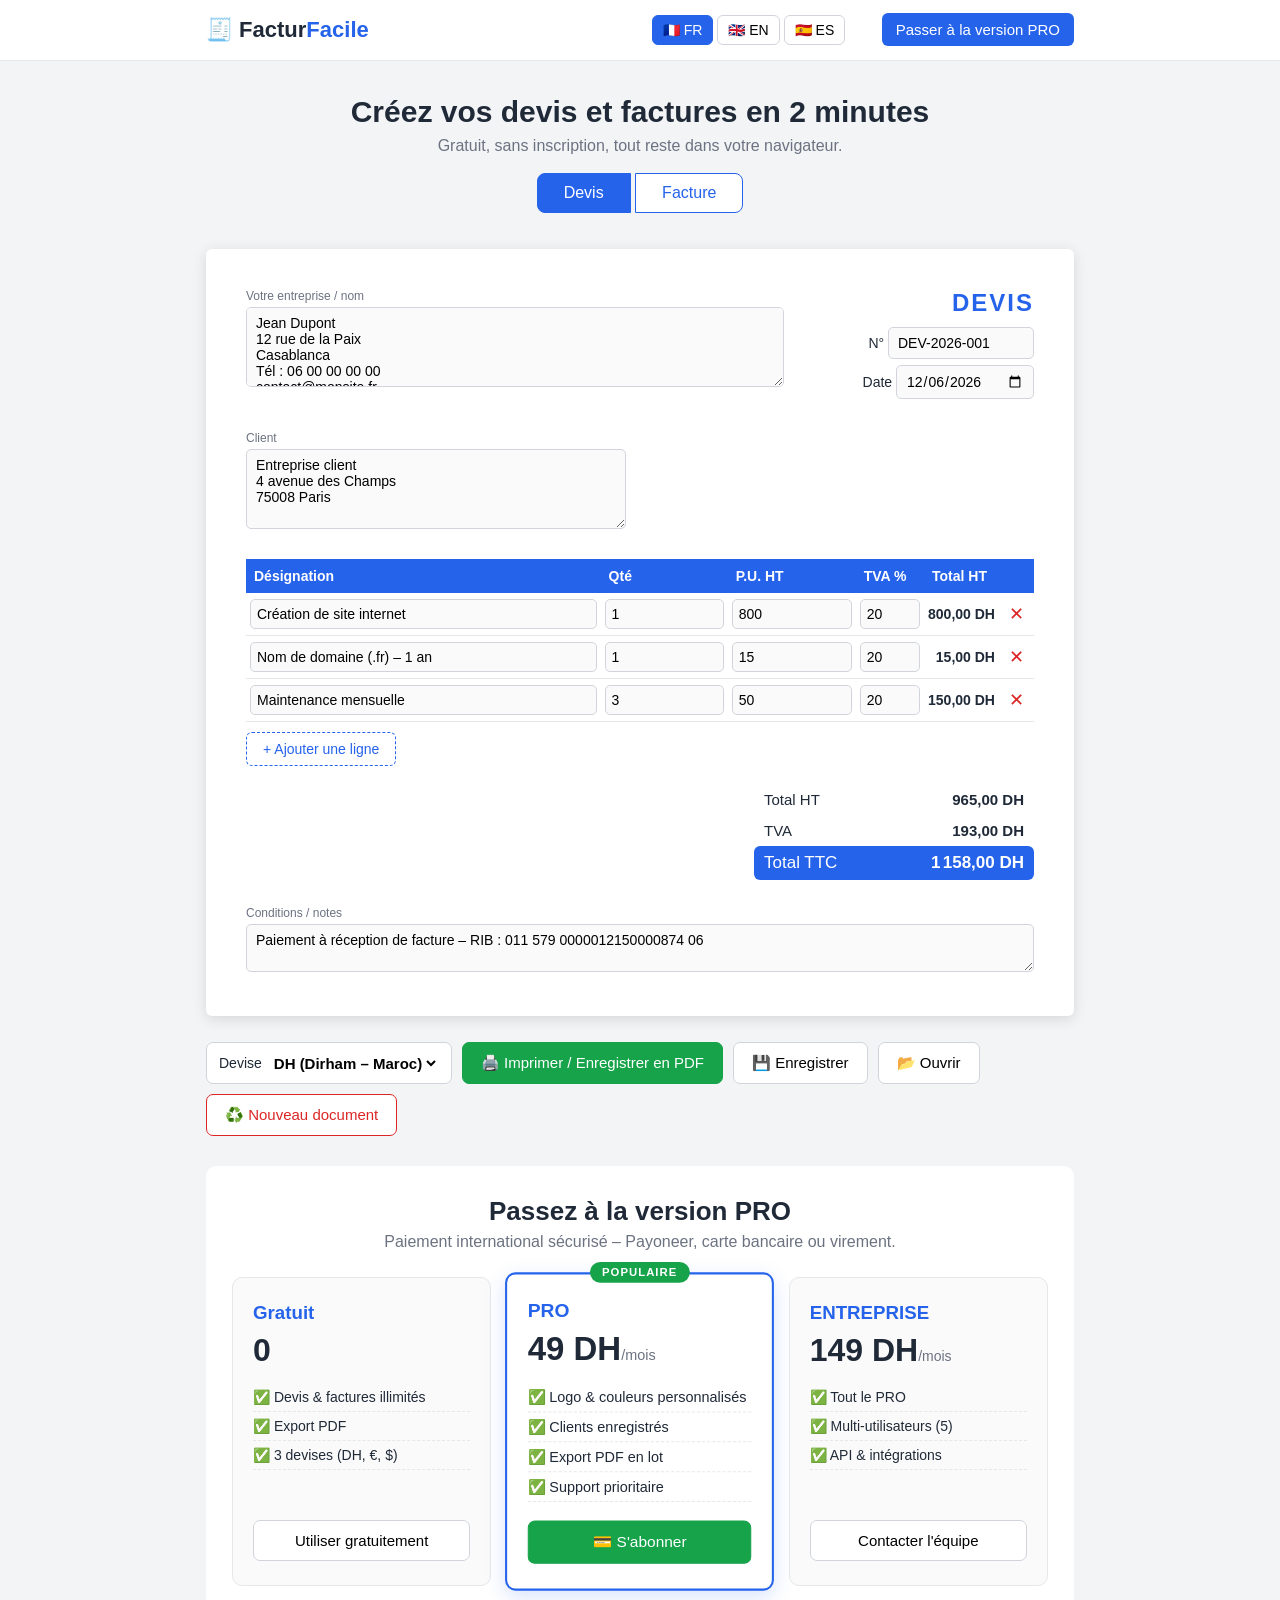
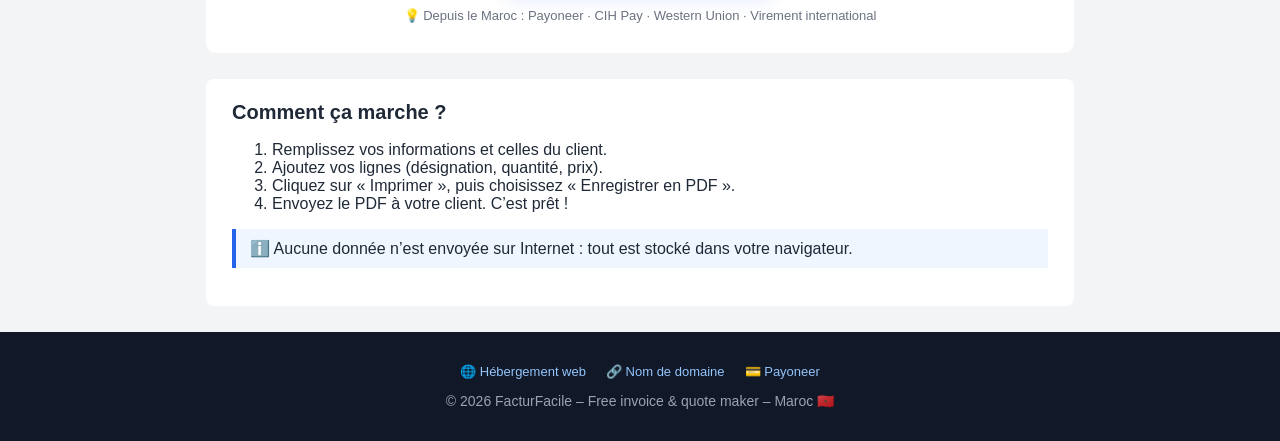
==== index.html @ fcd512d6 "RIB Attijariwafa integre" ====
<!DOCTYPE html>
<html lang="fr">
<head>
  <meta charset="UTF-8">
  <meta name="viewport" content="width=device-width, initial-scale=1.0">
  <title>FacturFacile – Générateur gratuit de devis et factures | Free invoice maker</title>
  <meta name="description" content="Créez et imprimez vos devis et factures gratuitement. Create professional invoices online, free.">
  <link rel="stylesheet" href="style.css">
</head>
<body>

  <header class="site-header no-print">
    <div class="container header-inner">
      <div class="logo">🧾 Factur<span>Facile</span></div>
      <nav>
        <div class="lang-switch">
          <button id="langFr" class="active" onclick="setLang('fr')">🇫🇷 FR</button>
          <button id="langEn" onclick="setLang('en')">🇬🇧 EN</button>
          <button id="langEs" onclick="setLang('es')">🇪🇸 ES</button>
        </div>
        <a href="#pricing" class="btn-cta" data-i18n="nav.pro">Passer à la version PRO</a>
      </nav>
    </div>
  </header>

  <main class="container">

    <section class="hero no-print">
      <h1 data-i18n="hero.title">Créez vos devis et factures en 2 minutes</h1>
      <p data-i18n="hero.sub">Gratuit, sans inscription, tout reste dans votre navigateur.</p>
      <div class="type-switch">
        <button id="btnDevis" class="active" onclick="setType('devis')" data-i18n="type.devis">Devis</button>
        <button id="btnFacture" onclick="setType('facture')" data-i18n="type.facture">Facture</button>
      </div>
    </section>

    <!-- ===== ZONE MODIFIABLE ===== -->
    <section class="paper" id="document">

      <div class="doc-head">
        <div class="block sender">
          <label data-i18n="doc.you">Votre entreprise / nom</label>
          <textarea id="expediteur" rows="4">Jean Dupont
12 rue de la Paix
Casablanca
Tél : 06 00 00 00 00
contact@monsite.fr</textarea>
        </div>

        <div class="block doctype">
          <h2 id="docTitle">DEVIS</h2>
          <p><span data-i18n="doc.num">N°</span> <input id="numero" type="text" value="DEV-2026-001" size="14"></p>
          <p><span data-i18n="doc.date">Date</span> <input id="date" type="date"></p>
        </div>
      </div>

      <div class="block client">
        <label data-i18n="doc.client">Client</label>
        <textarea id="client" rows="4">Entreprise client
4 avenue des Champs
75008 Paris</textarea>
      </div>

      <table class="lines">
        <thead>
          <tr>
            <th data-i18n="col.desc">Désignation</th>
            <th data-i18n="col.qty">Qté</th>
            <th data-i18n="col.pu">P.U. HT</th>
            <th data-i18n="col.tva">TVA %</th>
            <th data-i18n="col.total">Total HT</th>
            <th class="no-print"></th>
          </tr>
        </thead>
        <tbody id="linesBody"></tbody>
      </table>
      <button class="add-line no-print" onclick="addLine()" data-i18n="lines.add">+ Ajouter une ligne</button>

      <div class="totals">
        <div class="row"><span data-i18n="tot.ht">Total HT</span><strong id="totalHT">0,00 DH</strong></div>
        <div class="row"><span>TVA</span><strong id="totalTVA">0,00 DH</strong></div>
        <div class="row grand"><span data-i18n="tot.ttc">Total TTC</span><strong id="totalTTC">0,00 DH</strong></div>
      </div>

      <div class="block notes">
        <label data-i18n="doc.notes">Conditions / notes</label>
        <textarea id="notes" rows="2">Paiement à réception de facture – RIB : 011 579 0000012150000874 06</textarea>
      </div>
    </section>
    <!-- ===== FIN ZONE MODIFIABLE ===== -->

    <section class="actions no-print">
      <label class="currency-box"><span data-i18n="act.currency">Devise</span>
        <select id="currency" onchange="setCurrency(this.value)">
          <option value="DH" selected>DH (Dirham – Maroc)</option>
          <option value="€">€ (Euro)</option>
          <option value="$">$ (Dollar)</option>
        </select>
      </label>
      <button class="btn primary" onclick="window.print()" data-i18n="act.print">🖨️ Imprimer / Enregistrer en PDF</button>
      <button class="btn" onclick="saveLocal()" data-i18n="act.save">💾 Enregistrer</button>
      <button class="btn" onclick="loadLocal()" data-i18n="act.open">📂 Ouvrir</button>
      <button class="btn danger" onclick="resetDoc()" data-i18n="act.reset">♻️ Nouveau document</button>
    </section>

    <!-- ===== SECTION TARIFS (monétisation) ===== -->
    <section class="pricing no-print" id="pricing">
      <h2 data-i18n="price.title">Passez à la version PRO</h2>
      <p class="price-sub" data-i18n="price.sub">Paiement simple et encaissement réel au Maroc 🇲🇦</p>

      <div class="price-cards">
        <div class="card">
          <h3 data-i18n="price.free.name">Gratuit</h3>
          <div class="amount">0</div>
          <ul>
            <li data-i18n="price.f1">Devis & factures illimités</li>
            <li data-i18n="price.f2">Export PDF</li>
            <li data-i18n="price.f3">3 devises (DH, €, $)</li>
          </ul>
          <button class="btn" onclick="document.getElementById('document').scrollIntoView()" data-i18n="price.free.btn">Utiliser gratuitement</button>
        </div>

        <div class="card featured">
          <div class="badge" data-i18n="price.badge">POPULAIRE</div>
          <h3>PRO</h3>
          <div class="amount">49 DH<small data-i18n="price.month">/mois</small></div>
          <ul>
            <li data-i18n="price.p1">Logo & couleurs personnalisés</li>
            <li data-i18n="price.p2">Clients enregistrés</li>
            <li data-i18n="price.p3">Export PDF en lot</li>
            <li data-i18n="price.p4">Support prioritaire</li>
          </ul>
          <button class="btn primary" onclick="openPay()">💳 <span data-i18n="price.pro.btn">Payer maintenant</span></button>
        </div>

        <div class="card">
          <h3>ENTREPRISE</h3>
          <div class="amount">149 DH<small data-i18n="price.month">/mois</small></div>
          <ul>
            <li data-i18n="price.b1">Tout le PRO</li>
            <li data-i18n="price.b2">Multi-utilisateurs (5)</li>
            <li data-i18n="price.b3">API & intégrations</li>
          </ul>
          <button class="btn" onclick="openPay()" data-i18n="price.ent.btn">Contacter l'équipe</button>
        </div>
      </div>
      <p class="pay-note" data-i18n="price.note">✅ Encaissement garanti au Maroc : CIH/Attijariwafa · Cashplus · Payoneer · Wafacash</p>
    </section>

    <section class="help no-print" id="aide">
      <h2 data-i18n="help.title">Comment ça marche ?</h2>
      <ol>
        <li data-i18n="help.s1">Remplissez vos informations et celles du client.</li>
        <li data-i18n="help.s2">Ajoutez vos lignes (désignation, quantité, prix).</li>
        <li data-i18n="help.s3">Cliquez sur « Imprimer », puis choisissez « Enregistrer en PDF ».</li>
        <li data-i18n="help.s4">Envoyez le PDF à votre client. C'est prêt !</li>
      </ol>
      <p class="info" data-i18n="help.info">ℹ️ Aucune donnée n'est envoyée sur Internet : tout est stocké dans votre navigateur.</p>
    </section>

  </main>

  <!-- ===== MODALE DE PAIEMENT (encaissement Maroc) ===== -->
  <div class="pay-overlay no-print" id="payModal" onclick="if(event.target===this)closePay()">
    <div class="pay-box">
      <button class="pay-close" onclick="closePay()">✕</button>
      <h3 id="payTitle">💳 <span data-i18n="pay.title">Choisissez votre moyen de paiement</span></h3>

      <div class="pay-method">
        <div class="pay-icon">🏦</div>
        <div>
          <strong data-i18n="pay.m1">Virement bancaire (Maroc)</strong>
          <p><span data-i18n="pay.m1d">Envoyez le montant sur le RIB suivant, puis envoyez la preuve :</span></p>
          <code id="ribDisplay">Attijariwafa bank – RIB : 011 579 0000012150000874 06</code>
          <button class="mini-btn" onclick="copyText('011579000001215000087406')" data-i18n="pay.copy">📋 Copier le RIB</button>
        </div>
      </div>

      <div class="pay-method">
        <div class="pay-icon">🏪</div>
        <div>
          <strong data-i18n="pay.m2">Cashplus / Wafacash / Western Union</strong>
          <p data-i18n="pay.m2d">Allez dans l'agence la plus proche, envoyez le montant, puis envoyez-nous le reçu (n° de transfert).</p>
        </div>
      </div>

      <div class="pay-method">
        <div class="pay-icon">🌐</div>
        <div>
          <strong data-i18n="pay.m3">Payoneer (pour les clients internationaux)</strong>
          <p data-i18n="pay.m3d">Les clients hors Maroc paient par Payoneer – l'argent arrive sur votre compte Payoneer, retrait au Maroc.</p>
          <a class="mini-btn" href="https://www.payoneer.com/register/" target="_blank" rel="noopener" data-i18n="pay.m3b">Ouvrir un compte Payoneer</a>
        </div>
      </div>

      <div class="pay-contact">
        <p data-i18n="pay.contact">📩 Une fois le paiement effectué, envoyez la preuve :</p>
        <!-- ✏️ REMPLACEZ le numéro par le vôtre (format international, ex : 212600000000) -->
        <a class="btn primary" id="waLink" href="https://wa.me/212600000000" target="_blank" rel="noopener">📱 WhatsApp</a>
        <a class="btn" href="mailto:contact@monsite.fr?subject=Paiement%20PRO%20FacturFacile" data-i18n="pay.mail">✉️ E-mail</a>
      </div>
      <p class="pay-tip" data-i18n="pay.tip">💡 Conservez toujours le reçu : il sert de facture.</p>
    </div>
  </div>

  <footer class="site-footer no-print">
    <div class="container">
      <p class="footer-links">
        <!-- 💰 MONÉTISATION : remplacez ces liens par VOS liens d'affiliation -->
        <a href="https://www.hostinger.com/" rel="sponsored nofollow noopener" target="_blank">🌐 Hébergement web</a>
        <a href="https://www.gandi.net/" rel="sponsored nofollow noopener" target="_blank">🔗 Nom de domaine</a>
        <a href="https://www.payoneer.com/" rel="sponsored nofollow noopener" target="_blank">💳 Payoneer</a>
      </p>
      <p>© 2026 FacturFacile – Free invoice & quote maker – Maroc 🇲🇦</p>
    </div>
  </footer>

  <script src="app.js"></script>
</body>
</html>
---- style.css ----
* { box-sizing: border-box; }

:root {
  --blue: #2563eb;
  --blue-dark: #1e40af;
  --green: #16a34a;
  --red: #dc2626;
  --grey: #f3f4f6;
  --text: #1f2937;
}

body {
  margin: 0;
  font-family: "Segoe UI", Arial, sans-serif;
  color: var(--text);
  background: var(--grey);
}

.container { max-width: 900px; margin: 0 auto; padding: 0 16px; }

/* ---------- Header ---------- */
.site-header {
  background: #fff;
  border-bottom: 1px solid #e5e7eb;
  position: sticky;
  top: 0;
  z-index: 10;
}
.header-inner {
  display: flex;
  justify-content: space-between;
  align-items: center;
  height: 60px;
}
.logo { font-size: 22px; font-weight: bold; }
.logo span { color: var(--blue); }
.site-header nav a {
  color: var(--text);
  text-decoration: none;
  margin-left: 18px;
  font-size: 15px;
}
.btn-cta {
  background: var(--blue);
  color: #fff !important;
  padding: 8px 14px;
  border-radius: 6px;
}

/* ---------- Hero ---------- */
.hero { text-align: center; padding: 34px 0 10px; }
.hero h1 { margin: 0 0 8px; font-size: 30px; }
.hero p { margin: 0 0 18px; color: #6b7280; }
.type-switch button {
  border: 1px solid var(--blue);
  background: #fff;
  color: var(--blue);
  padding: 10px 26px;
  font-size: 16px;
  cursor: pointer;
}
.type-switch button:first-child { border-radius: 8px 0 0 8px; }
.type-switch button:last-child { border-radius: 0 8px 8px 0; }
.type-switch button.active { background: var(--blue); color: #fff; }

/* ---------- Document (feuille A4) ---------- */
.paper {
  background: #fff;
  margin: 26px 0;
  padding: 40px;
  border-radius: 6px;
  box-shadow: 0 3px 14px rgba(0,0,0,.12);
}

.doc-head { display: flex; justify-content: space-between; gap: 20px; }
.block label { font-size: 12px; color: #6b7280; display: block; margin-bottom: 4px; }
textarea, input[type=text], input[type=date], input[type=number] {
  width: 100%;
  border: 1px solid #d1d5db;
  border-radius: 5px;
  padding: 7px 9px;
  font-family: inherit;
  font-size: 14px;
  background: #fafafa;
}
textarea:focus, input:focus { outline: 2px solid var(--blue); background: #fff; }
.block.sender { flex: 1; }
.block.doctype { text-align: right; min-width: 230px; }
.block.doctype h2 { margin: 0 0 10px; color: var(--blue); letter-spacing: 2px; }
.block.doctype p { margin: 6px 0; font-size: 14px; }
.block.doctype input { display: inline-block; width: auto; }
.block.client { margin-top: 26px; max-width: 380px; }

/* ---------- Lignes ---------- */
.lines { width: 100%; border-collapse: collapse; margin-top: 26px; font-size: 14px; }
.lines th {
  background: var(--blue);
  color: #fff;
  padding: 9px 8px;
  text-align: left;
}
.lines td { padding: 6px 4px; border-bottom: 1px solid #e5e7eb; }
.lines input { margin: 0; padding: 6px; }
.lines .col-desc { width: 45%; }
.lines .col-num { width: 12%; text-align: right; }
.lines .line-total { text-align: right; font-weight: 600; white-space: nowrap; }
.lines .del {
  background: none; border: none; color: var(--red);
  font-size: 18px; cursor: pointer;
}
.add-line {
  margin-top: 10px;
  background: #fff;
  border: 1px dashed var(--blue);
  color: var(--blue);
  padding: 8px 16px;
  border-radius: 6px;
  cursor: pointer;
  font-size: 14px;
}

/* ---------- Totaux ---------- */
.totals { margin-top: 18px; margin-left: auto; width: 280px; }
.totals .row {
  display: flex; justify-content: space-between;
  padding: 7px 10px; font-size: 15px;
}
.totals .grand {
  background: var(--blue); color: #fff;
  border-radius: 6px; font-size: 17px;
}
.notes { margin-top: 26px; }

/* ---------- Boutons ---------- */
.actions { display: flex; flex-wrap: wrap; gap: 10px; margin-bottom: 30px; }
.btn {
  border: 1px solid #d1d5db;
  background: #fff;
  padding: 11px 18px;
  border-radius: 7px;
  cursor: pointer;
  font-size: 15px;
}
.btn:hover { background: #f9fafb; }
.btn.primary { background: var(--green); border-color: var(--green); color: #fff; }
.btn.primary:hover { background: #15803d; }
.btn.danger { color: var(--red); border-color: var(--red); }

/* ---------- Devise ---------- */
.currency-box {
  display: flex;
  align-items: center;
  gap: 8px;
  font-size: 14px;
  background: #fff;
  border: 1px solid #d1d5db;
  border-radius: 7px;
  padding: 9px 12px;
}
.currency-box select {
  border: none;
  background: transparent;
  font-size: 15px;
  font-weight: 600;
  cursor: pointer;
  outline: none;
}

/* ---------- Liens du footer ---------- */
.footer-links { display: flex; gap: 20px; justify-content: center; flex-wrap: wrap; }
.footer-links a { color: #93c5fd; text-decoration: none; font-size: 13px; }
.footer-links a:hover { text-decoration: underline; }

/* ---------- Switch de langue ---------- */
.lang-switch { display: inline-flex; gap: 4px; margin-right: 14px; }
.lang-switch button {
  border: 1px solid #d1d5db;
  background: #fff;
  border-radius: 6px;
  padding: 6px 10px;
  cursor: pointer;
  font-size: 14px;
}
.lang-switch button.active { background: var(--blue); color: #fff; border-color: var(--blue); }

/* ---------- Section tarifs ---------- */
.pricing {
  background: #fff;
  border-radius: 10px;
  padding: 30px 26px;
  margin-bottom: 26px;
  text-align: center;
}
.pricing h2 { margin: 0 0 6px; font-size: 26px; }
.price-sub { color: #6b7280; margin: 0 0 26px; }
.price-cards {
  display: flex;
  gap: 18px;
  justify-content: center;
  flex-wrap: wrap;
  align-items: stretch;
}
.card {
  border: 1px solid #e5e7eb;
  border-radius: 10px;
  padding: 24px 20px;
  min-width: 230px;
  max-width: 270px;
  flex: 1;
  position: relative;
  display: flex;
  flex-direction: column;
  text-align: left;
  background: #fafafa;
}
.card h3 { margin: 0 0 8px; color: var(--blue); }
.card .amount { font-size: 32px; font-weight: bold; margin-bottom: 14px; }
.card .amount small { font-size: 14px; color: #6b7280; font-weight: normal; }
.card ul { list-style: none; padding: 0; margin: 0 0 18px; flex: 1; }
.card li { padding: 6px 0; font-size: 14px; border-bottom: 1px dashed #e5e7eb; }
.card li::before { content: "✅ "; }
.card .btn { width: 100%; text-align: center; }
.card.featured {
  border: 2px solid var(--blue);
  background: #fff;
  box-shadow: 0 6px 20px rgba(37,99,235,.18);
  transform: scale(1.03);
}
.badge {
  position: absolute;
  top: -12px; left: 50%;
  transform: translateX(-50%);
  background: var(--green);
  color: #fff;
  font-size: 11px;
  font-weight: bold;
  padding: 4px 12px;
  border-radius: 20px;
  letter-spacing: 1px;
}
.pay-note { margin: 22px 0 0; color: #6b7280; font-size: 13px; }

/* ---------- Modale de paiement ---------- */
.pay-overlay {
  position: fixed;
  inset: 0;
  background: rgba(17,24,39,.65);
  display: none;
  align-items: center;
  justify-content: center;
  z-index: 100;
  padding: 16px;
}
.pay-overlay.open { display: flex; }
.pay-box {
  background: #fff;
  border-radius: 12px;
  padding: 26px 24px;
  max-width: 520px;
  width: 100%;
  max-height: 90vh;
  overflow: auto;
  position: relative;
}
.pay-box h3 { margin: 0 0 18px; }
.pay-close {
  position: absolute;
  top: 12px; right: 12px;
  border: none; background: var(--grey);
  border-radius: 6px;
  width: 32px; height: 32px;
  cursor: pointer; font-size: 15px;
}
.pay-method {
  display: flex;
  gap: 14px;
  border: 1px solid #e5e7eb;
  border-radius: 10px;
  padding: 14px;
  margin-bottom: 12px;
  background: #fafafa;
}
.pay-icon { font-size: 26px; }
.pay-method p { margin: 6px 0; font-size: 13px; color: #6b7280; }
.pay-method code {
  display: block;
  background: #eef2ff;
  padding: 8px 10px;
  border-radius: 6px;
  font-size: 12px;
  word-break: break-all;
  margin-bottom: 8px;
}
.mini-btn {
  display: inline-block;
  border: 1px solid var(--blue);
  color: var(--blue);
  background: #fff;
  border-radius: 6px;
  padding: 6px 12px;
  font-size: 13px;
  cursor: pointer;
  text-decoration: none;
}
.mini-btn:hover { background: #eff6ff; }
.pay-contact { text-align: center; margin: 18px 0 6px; }
.pay-contact p { font-size: 14px; }
.pay-contact .btn { margin: 4px; }
.pay-tip { text-align: center; color: #6b7280; font-size: 12px; }

@media (max-width: 640px) {
  .card.featured { transform: none; }
}

/* ---------- Aide ---------- */
.help {
  background: #fff;
  border-radius: 8px;
  padding: 22px 26px;
  margin-bottom: 26px;
}
.help h2 { margin-top: 0; font-size: 20px; }
.info { background: #eff6ff; border-left: 4px solid var(--blue); padding: 10px 14px; }

/* ---------- Footer ---------- */
.site-footer {
  background: #111827; color: #9ca3af;
  padding: 18px 0; font-size: 14px; text-align: center;
}

/* ---------- Impression ---------- */
@media print {
  .no-print { display: none !important; }
  body { background: #fff; }
  .paper { box-shadow: none; margin: 0; padding: 0; border-radius: 0; }
  textarea, input { border: none !important; background: transparent !important; outline: none !important; }
  .lines th { background: #333 !important; color: #fff !important; -webkit-print-color-adjust: exact; }
  .totals .grand { background: #333 !important; -webkit-print-color-adjust: exact; }
}

/* ---------- Mobile ---------- */
@media (max-width: 640px) {
  .doc-head { flex-direction: column; }
  .block.doctype { text-align: left; }
  .lines { font-size: 12px; }
  .totals { width: 100%; }
}
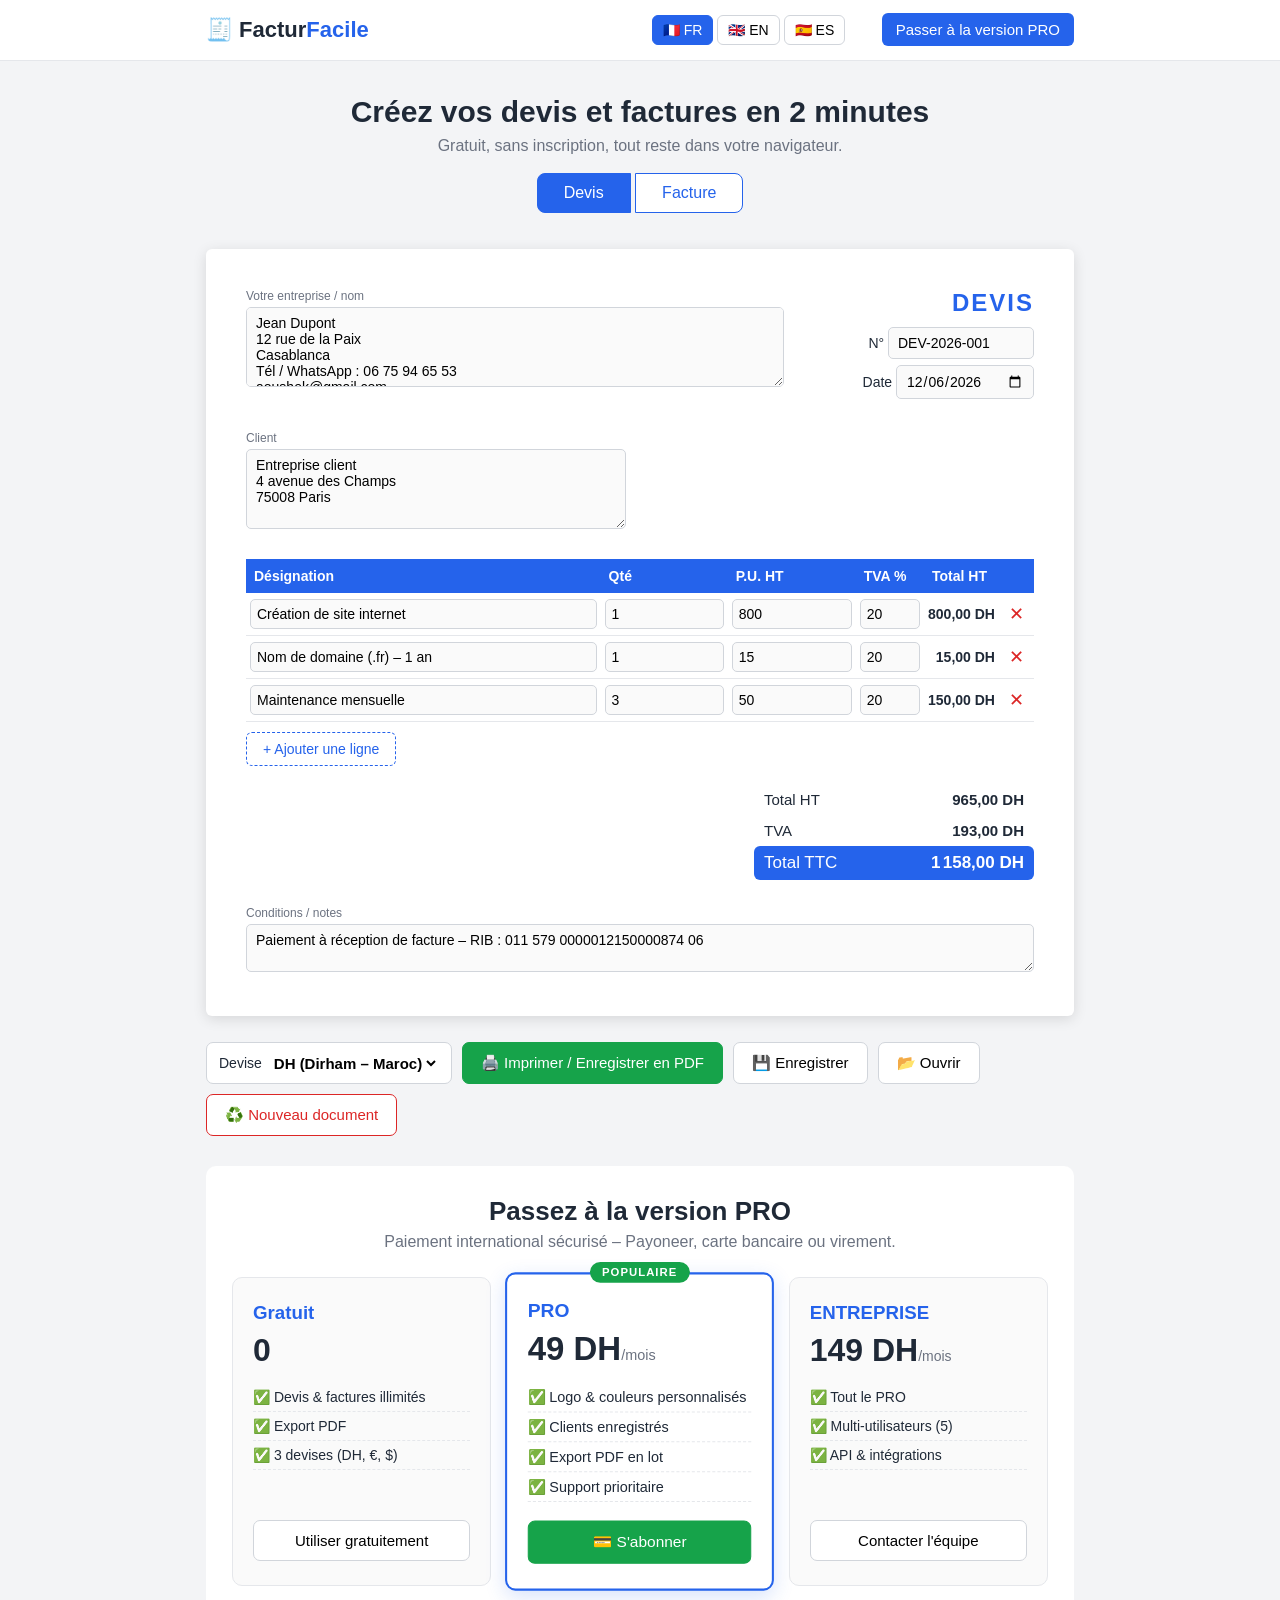
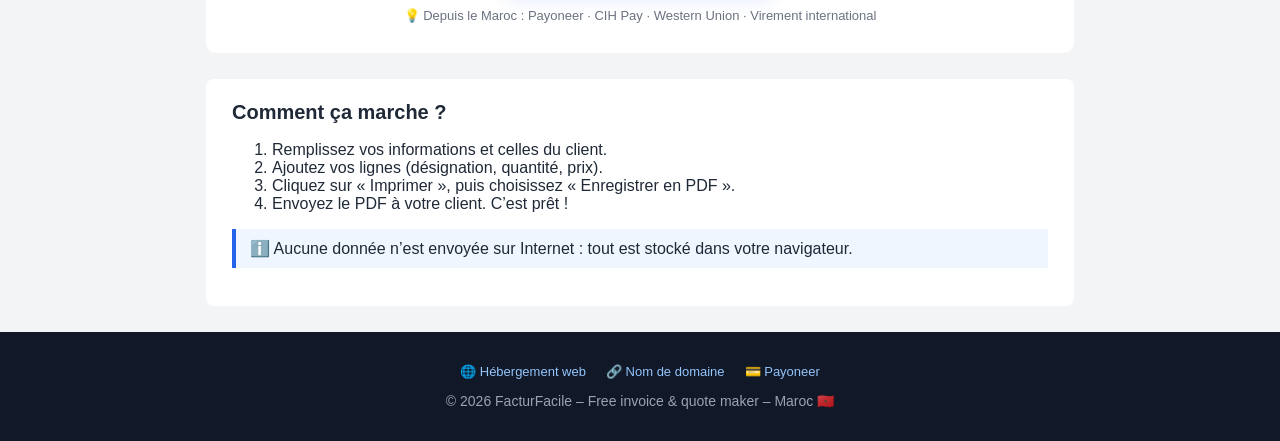
==== commit af2b6235: "Coordonnees: WhatsApp 0675946553, email aoushek@gmail.com, RIB BMCE" ====
--- a/index.html
+++ b/index.html
@@ -43,8 +43,8 @@
           <textarea id="expediteur" rows="4">Jean Dupont
 12 rue de la Paix
 Casablanca
-Tél : 06 00 00 00 00
-contact@monsite.fr</textarea>
+Tél / WhatsApp : 06 75 94 65 53
+aoushek@gmail.com</textarea>
         </div>
 
         <div class="block doctype">
@@ -171,7 +171,7 @@
         <div>
           <strong data-i18n="pay.m1">Virement bancaire (Maroc)</strong>
           <p><span data-i18n="pay.m1d">Envoyez le montant sur le RIB suivant, puis envoyez la preuve :</span></p>
-          <code id="ribDisplay">Attijariwafa bank – RIB : 011 579 0000012150000874 06</code>
+          <code id="ribDisplay">BMCE Bank of Africa – RIB : 011 579 0000012150000874 06</code>
           <button class="mini-btn" onclick="copyText('011579000001215000087406')" data-i18n="pay.copy">📋 Copier le RIB</button>
         </div>
       </div>
@@ -195,9 +195,9 @@
 
       <div class="pay-contact">
         <p data-i18n="pay.contact">📩 Une fois le paiement effectué, envoyez la preuve :</p>
-        <!-- ✏️ REMPLACEZ le numéro par le vôtre (format international, ex : 212600000000) -->
-        <a class="btn primary" id="waLink" href="https://wa.me/212600000000" target="_blank" rel="noopener">📱 WhatsApp</a>
-        <a class="btn" href="mailto:contact@monsite.fr?subject=Paiement%20PRO%20FacturFacile" data-i18n="pay.mail">✉️ E-mail</a>
+        <!-- ✏️ Numéro WhatsApp du vendeur -->
+        <a class="btn primary" id="waLink" href="https://wa.me/212675946553" target="_blank" rel="noopener">📱 WhatsApp</a>
+        <a class="btn" href="mailto:aoushek@gmail.com?subject=Paiement%20PRO%20FacturFacile" data-i18n="pay.mail">✉️ E-mail</a>
       </div>
       <p class="pay-tip" data-i18n="pay.tip">💡 Conservez toujours le reçu : il sert de facture.</p>
     </div>
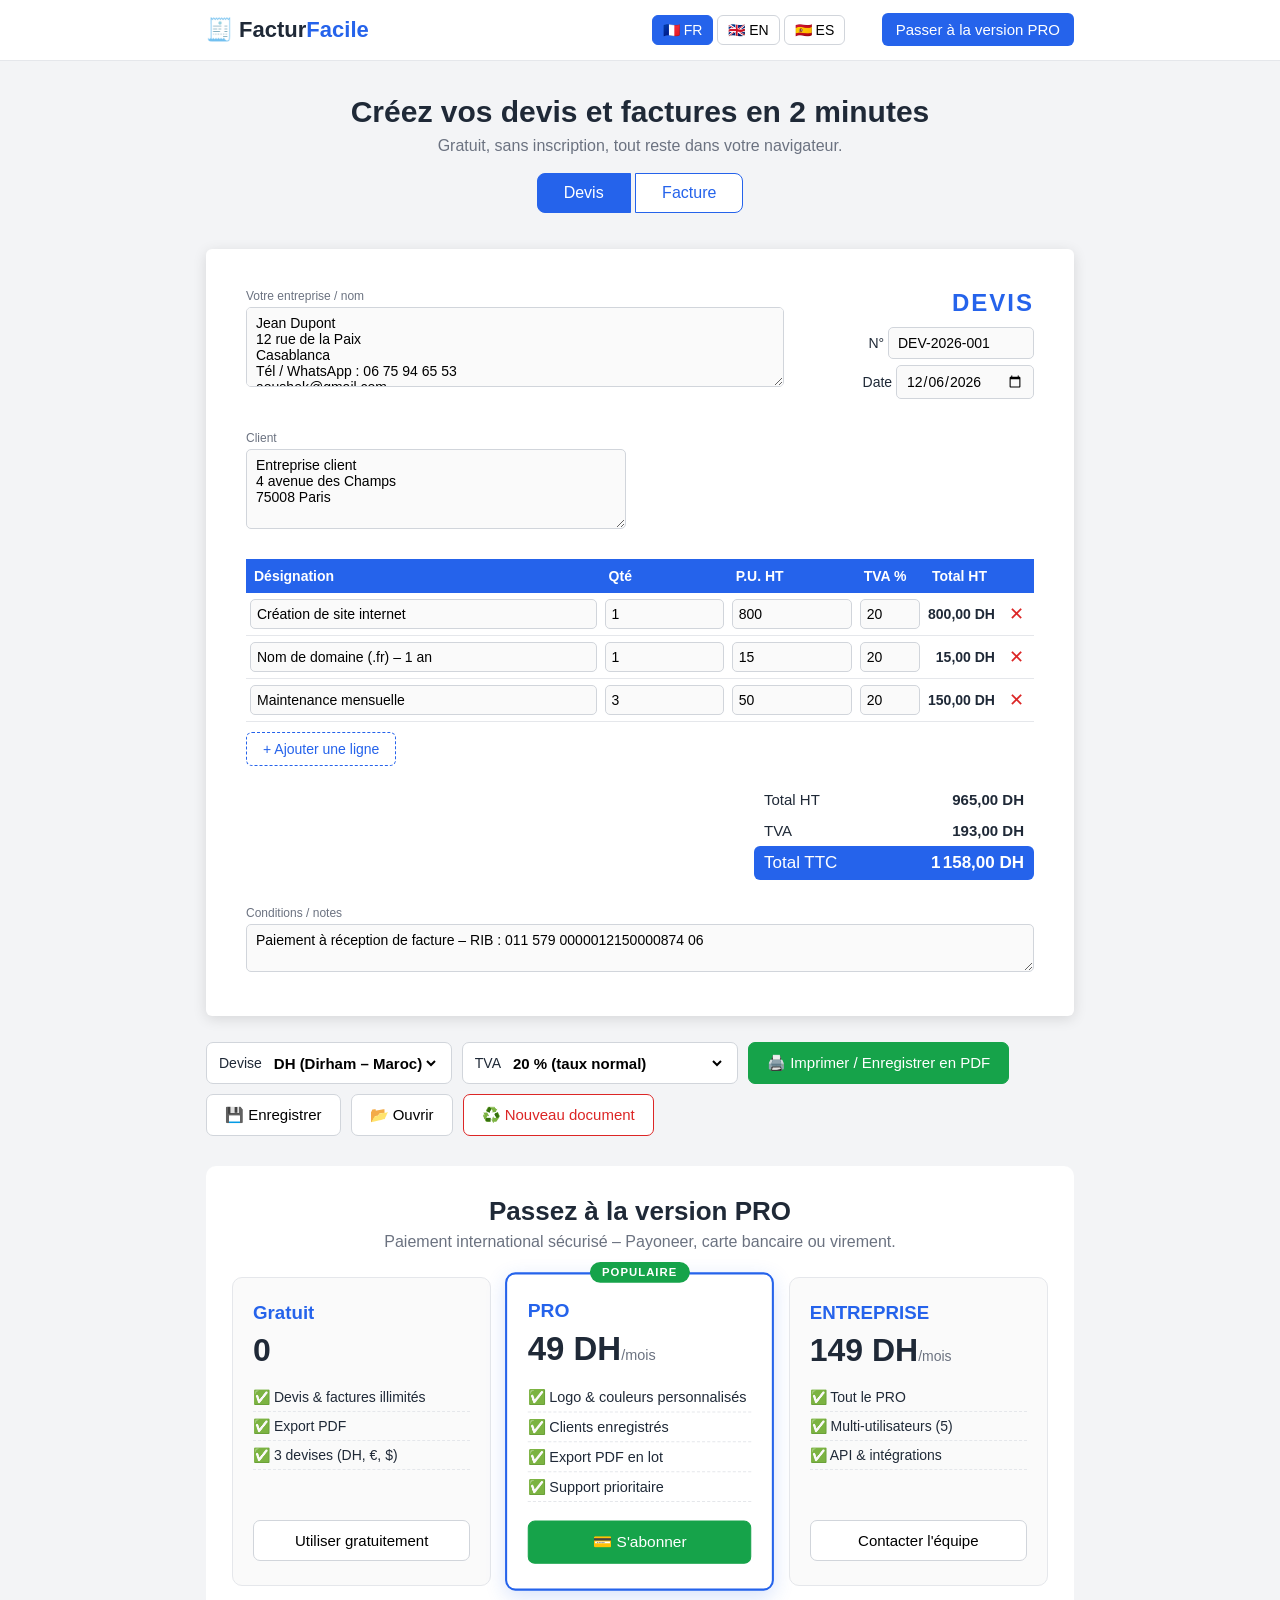
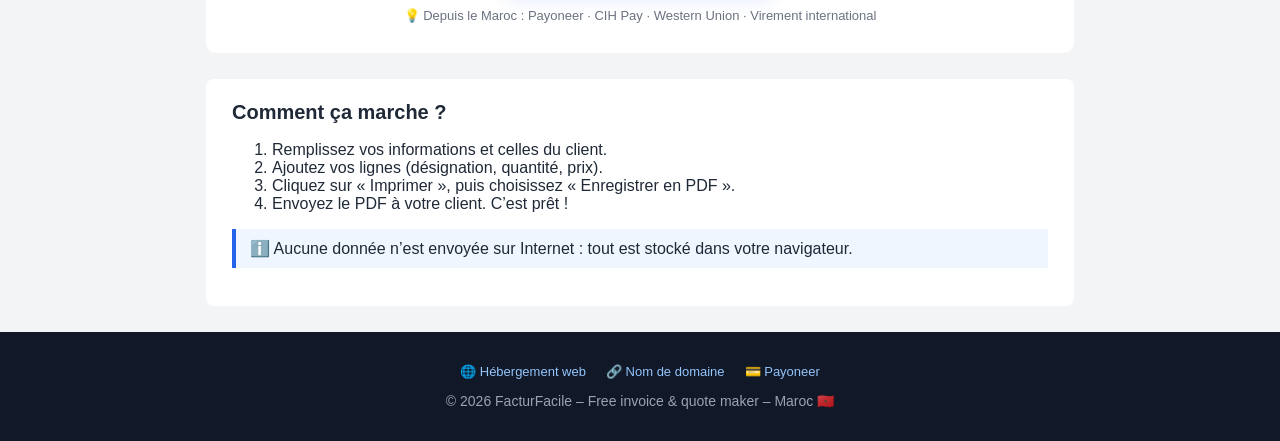
==== commit 17387775: "Selecteur de TVA (20/14/10/7/0%) avec option exoneré hors Maroc" ====
--- a/index.html
+++ b/index.html
@@ -97,6 +97,15 @@
           <option value="$">$ (Dollar)</option>
         </select>
       </label>
+      <label class="currency-box"><span data-i18n="act.tva">TVA</span>
+        <select id="tvaRate" onchange="setTvaAll(this.value)">
+          <option value="20" selected data-i18n="tva.20">20 % (taux normal)</option>
+          <option value="14" data-i18n="tva.14">14 % (taux intermédiaire)</option>
+          <option value="10" data-i18n="tva.10">10 % (taux réduit)</option>
+          <option value="7" data-i18n="tva.7">7 % (taux réduit)</option>
+          <option value="0" data-i18n="tva.0">0 % – Exonéré / hors Maroc</option>
+        </select>
+      </label>
       <button class="btn primary" onclick="window.print()" data-i18n="act.print">🖨️ Imprimer / Enregistrer en PDF</button>
       <button class="btn" onclick="saveLocal()" data-i18n="act.save">💾 Enregistrer</button>
       <button class="btn" onclick="loadLocal()" data-i18n="act.open">📂 Ouvrir</button>
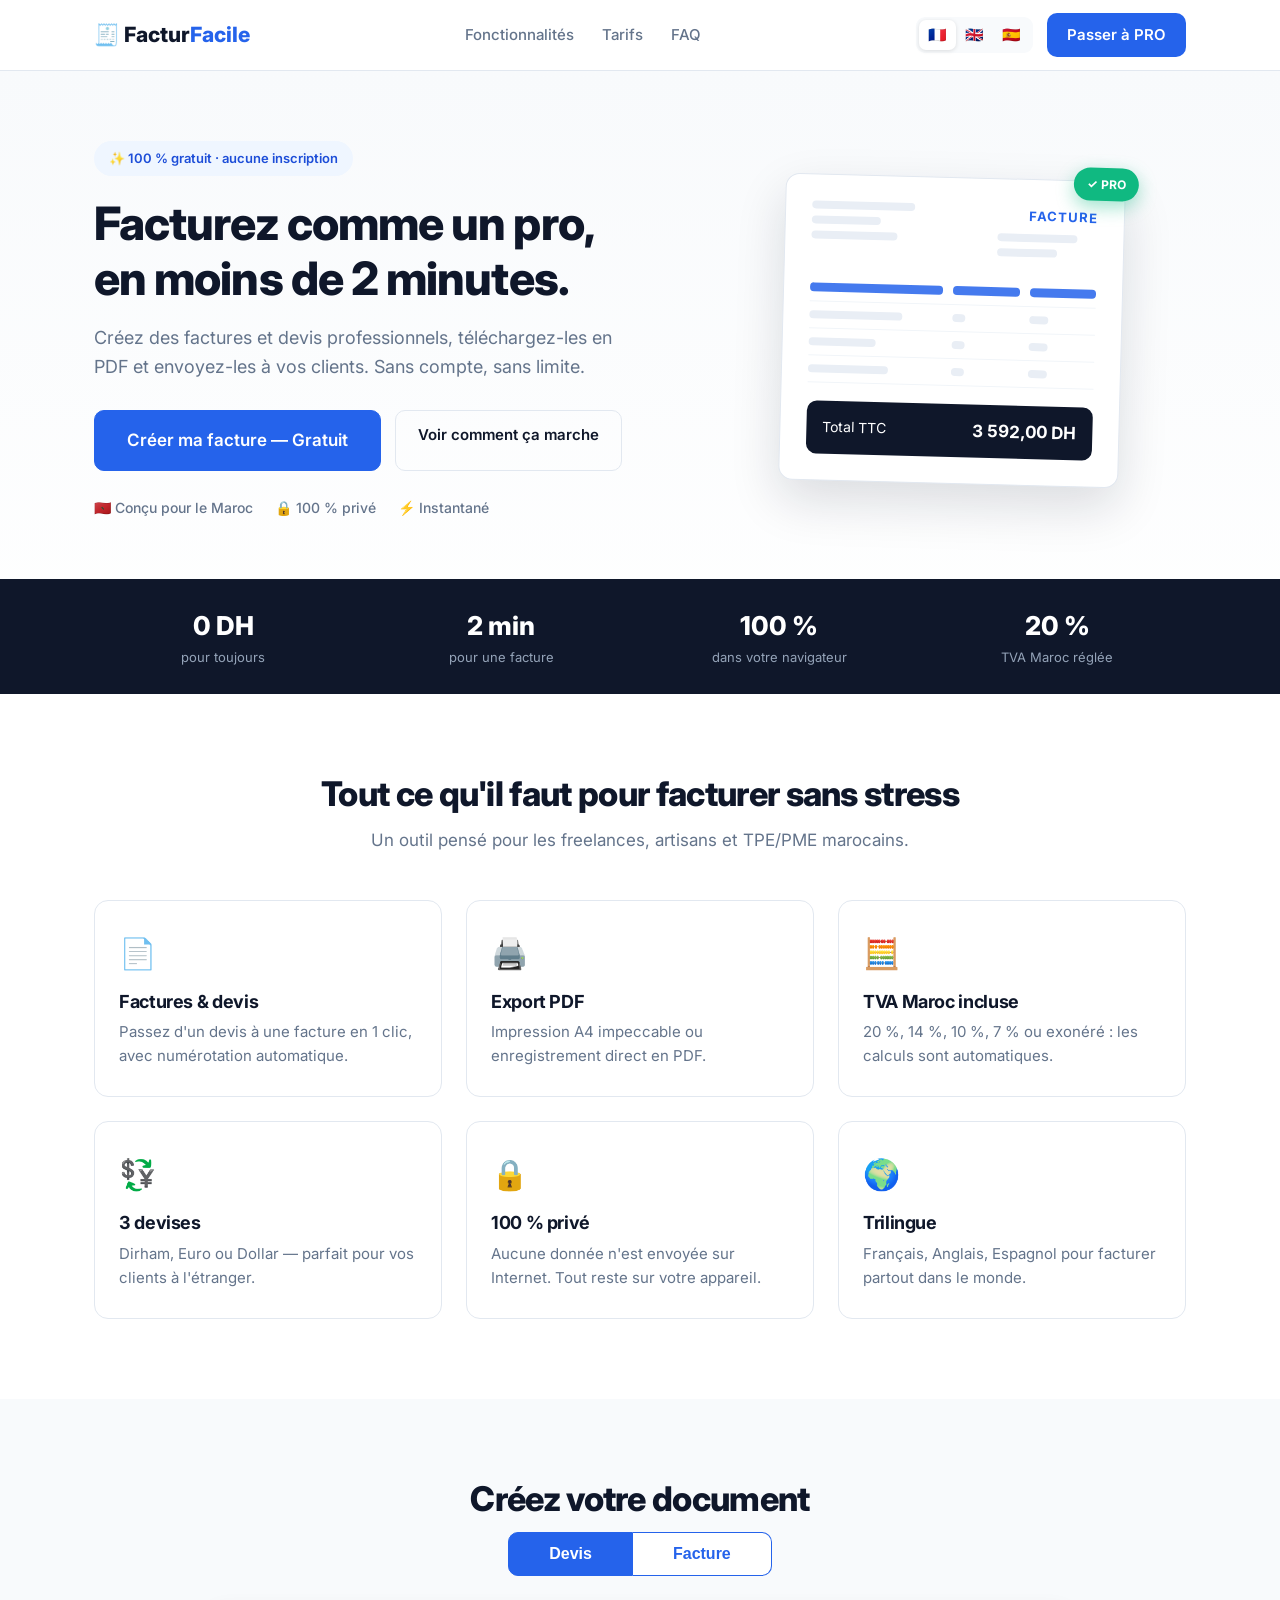
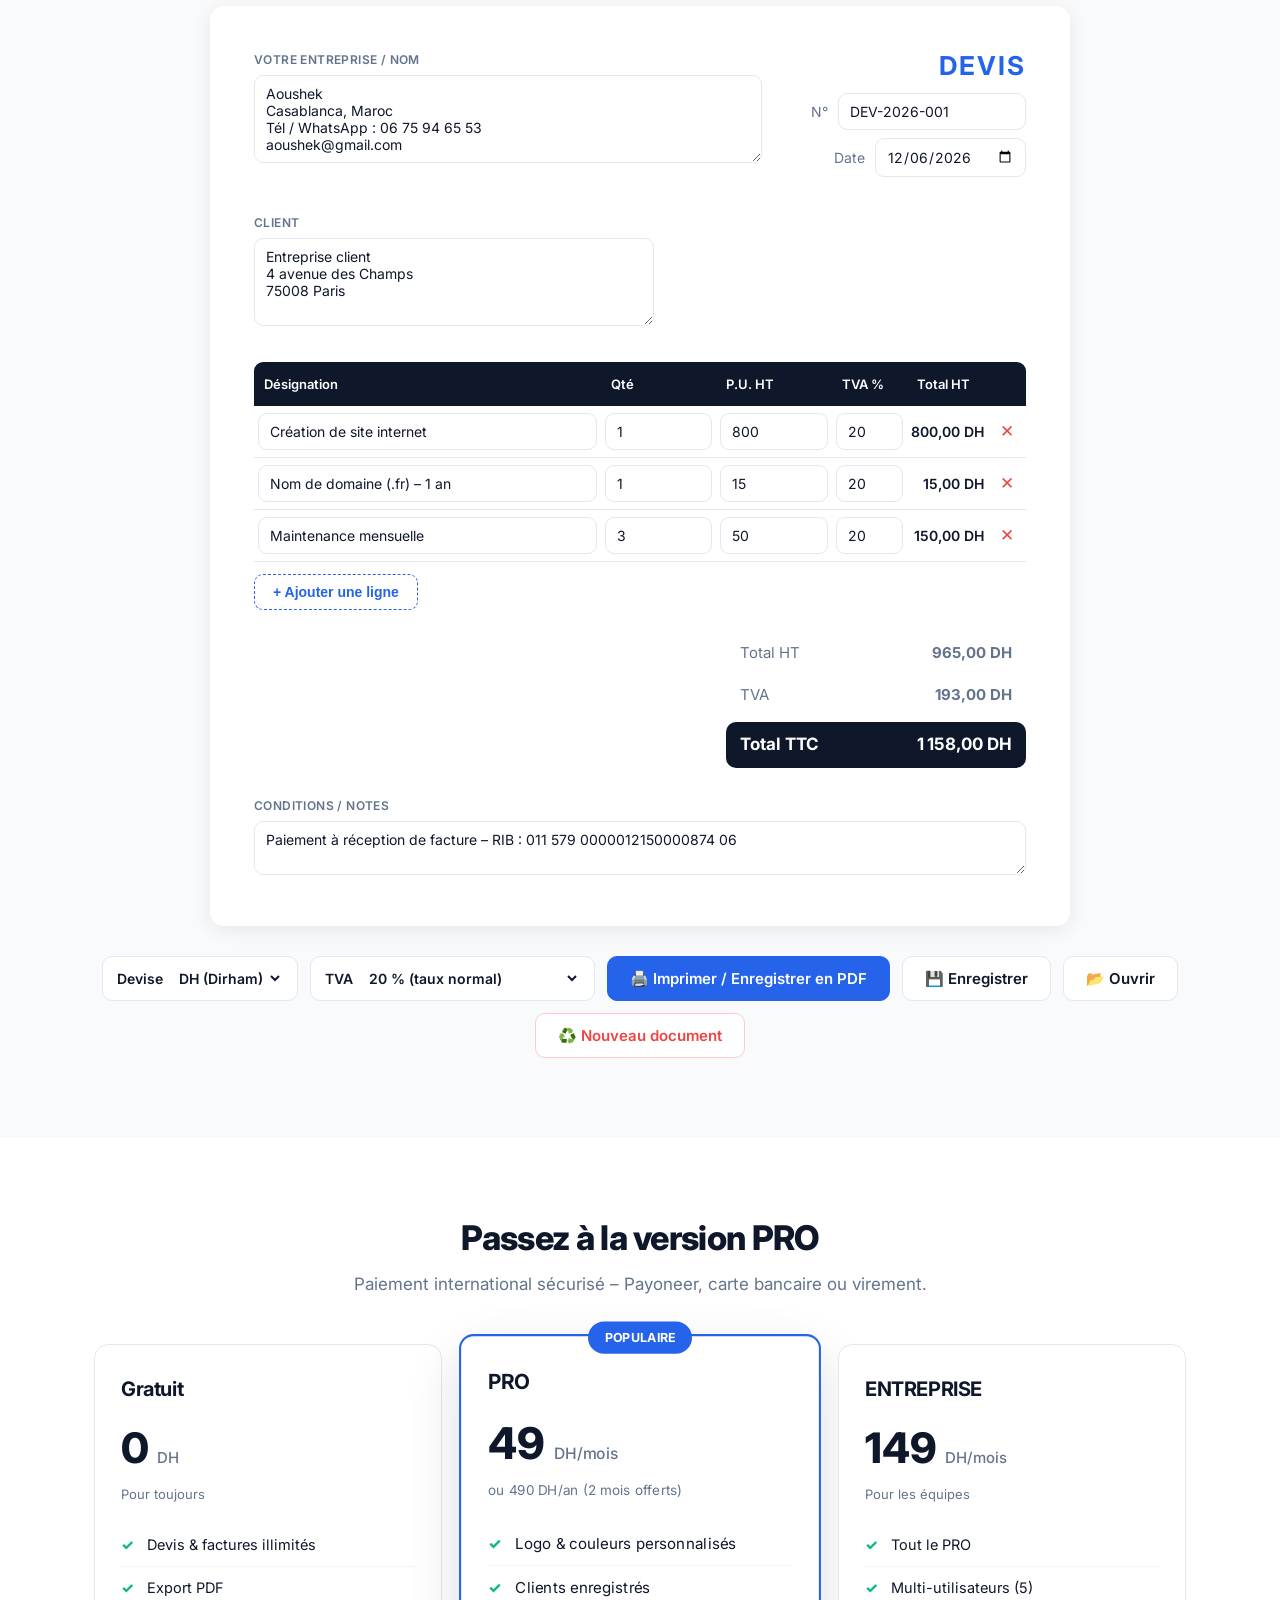
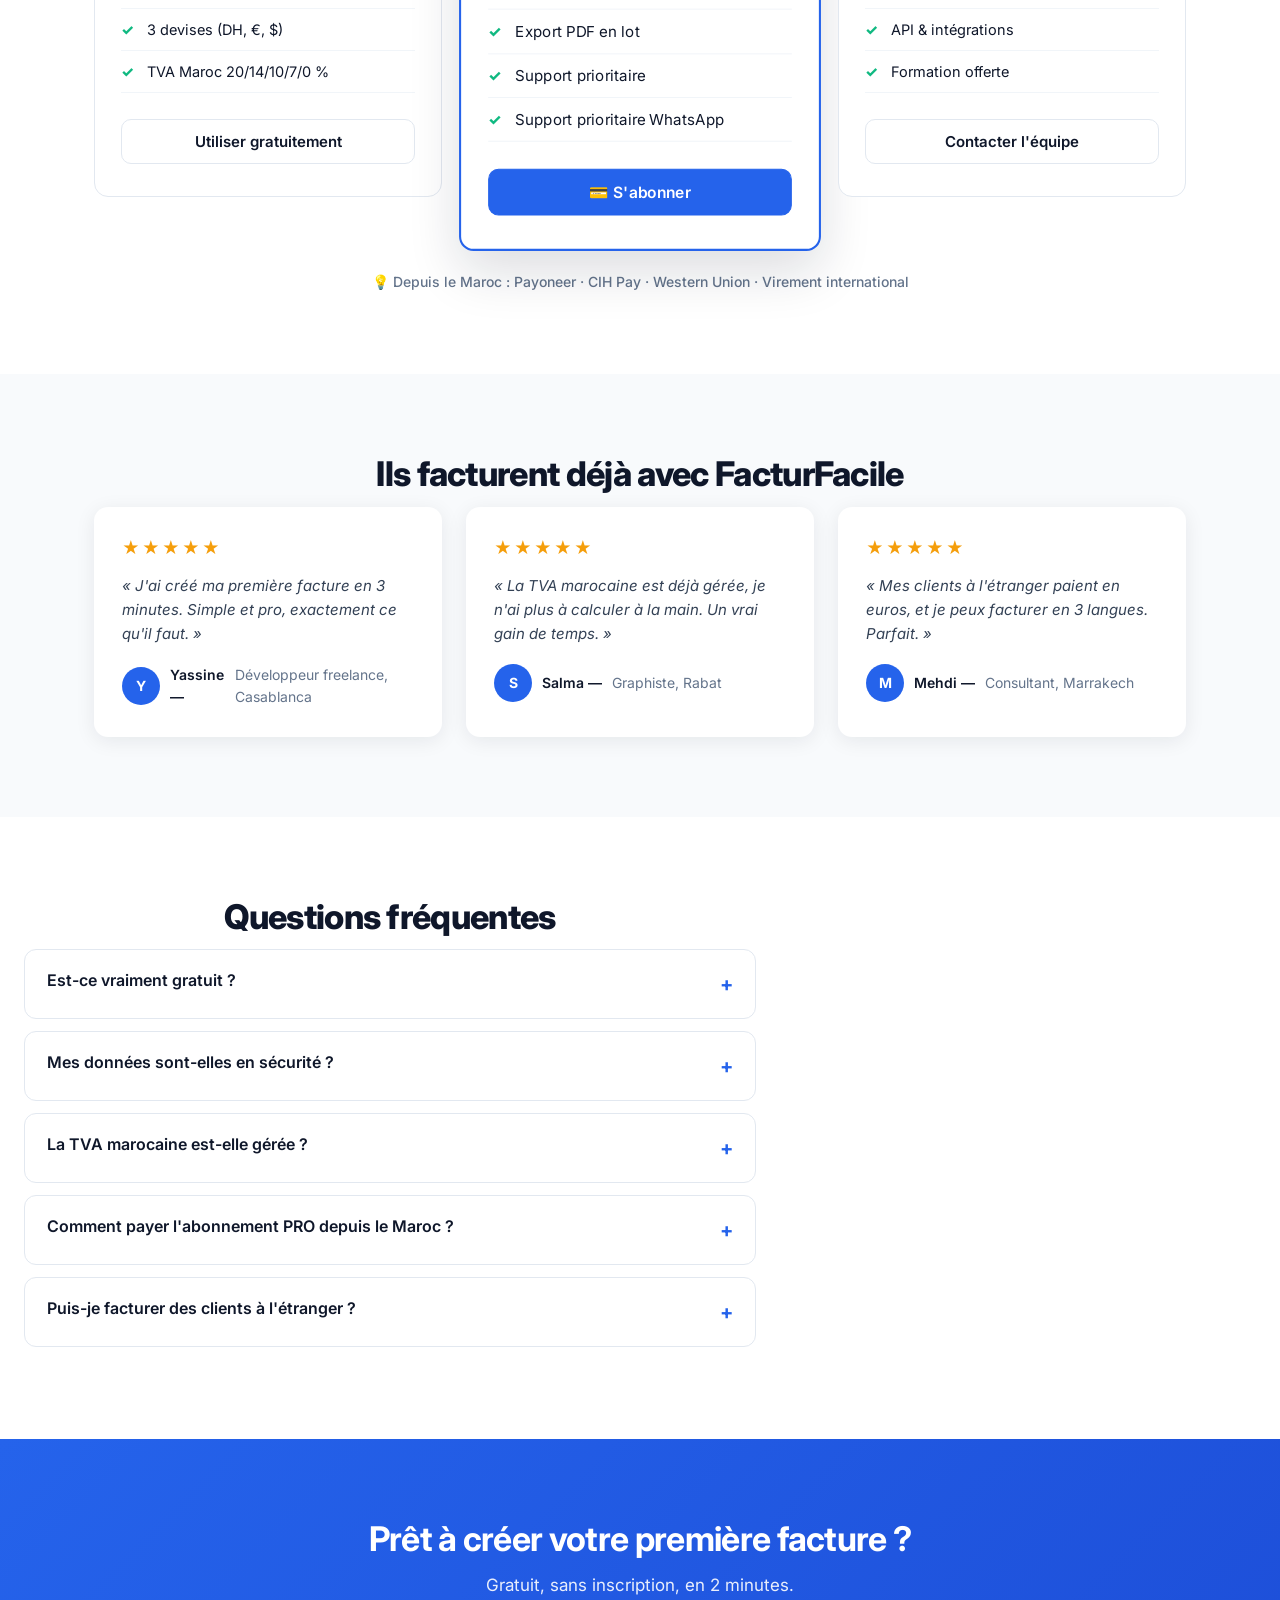
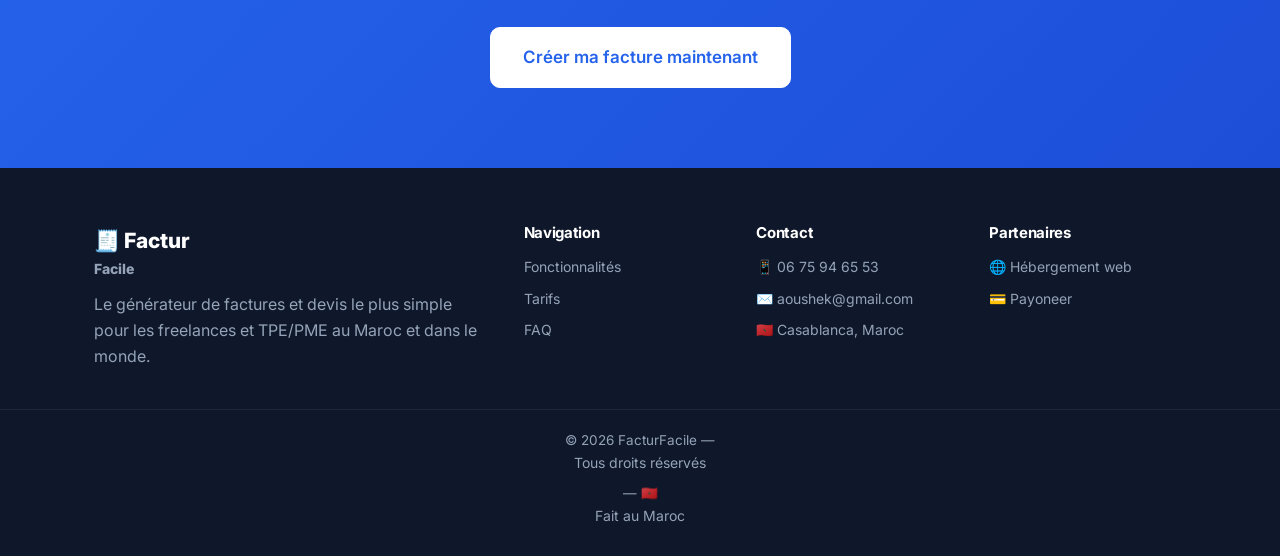
==== commit 59ca65ac: "Refonte professionnelle: landing page complete (hero, features, tarifs, temoignages, FAQ, CTA), desi" ====
--- a/index.html
+++ b/index.html
@@ -3,183 +3,308 @@
 <head>
   <meta charset="UTF-8">
   <meta name="viewport" content="width=device-width, initial-scale=1.0">
-  <title>FacturFacile – Générateur gratuit de devis et factures | Free invoice maker</title>
-  <meta name="description" content="Créez et imprimez vos devis et factures gratuitement. Create professional invoices online, free.">
+  <title>FacturFacile – Générateur de factures & devis professionnel | Free invoice maker</title>
+  <meta name="description" content="Créez des factures et devis professionnels en 2 minutes. Gratuit, sans inscription. Free online invoice generator.">
+  <link rel="preconnect" href="https://fonts.googleapis.com">
+  <link rel="preconnect" href="https://fonts.gstatic.com" crossorigin>
+  <link href="https://fonts.googleapis.com/css2?family=Inter:wght@400;500;600;700;800&display=swap" rel="stylesheet">
   <link rel="stylesheet" href="style.css">
 </head>
 <body>
 
+  <!-- ============ HEADER ============ -->
   <header class="site-header no-print">
     <div class="container header-inner">
-      <div class="logo">🧾 Factur<span>Facile</span></div>
-      <nav>
+      <a href="#" class="logo">🧾 Factur<span>Facile</span></a>
+      <nav class="main-nav">
+        <a href="#features" data-i18n="nav.features">Fonctionnalités</a>
+        <a href="#pricing" data-i18n="nav.pricing">Tarifs</a>
+        <a href="#faq" data-i18n="nav.faq">FAQ</a>
+      </nav>
+      <div class="header-actions">
         <div class="lang-switch">
-          <button id="langFr" class="active" onclick="setLang('fr')">🇫🇷 FR</button>
-          <button id="langEn" onclick="setLang('en')">🇬🇧 EN</button>
-          <button id="langEs" onclick="setLang('es')">🇪🇸 ES</button>
-        </div>
-        <a href="#pricing" class="btn-cta" data-i18n="nav.pro">Passer à la version PRO</a>
-      </nav>
+          <button id="langFr" class="active" onclick="setLang('fr')">🇫🇷</button>
+          <button id="langEn" onclick="setLang('en')">🇬🇧</button>
+          <button id="langEs" onclick="setLang('es')">🇪🇸</button>
+        </div>
+        <a href="#pricing" class="btn-cta" data-i18n="nav.pro">Passer à PRO</a>
+      </div>
     </div>
   </header>
 
-  <main class="container">
-
+  <main>
+
+    <!-- ============ HERO ============ -->
     <section class="hero no-print">
-      <h1 data-i18n="hero.title">Créez vos devis et factures en 2 minutes</h1>
-      <p data-i18n="hero.sub">Gratuit, sans inscription, tout reste dans votre navigateur.</p>
-      <div class="type-switch">
-        <button id="btnDevis" class="active" onclick="setType('devis')" data-i18n="type.devis">Devis</button>
-        <button id="btnFacture" onclick="setType('facture')" data-i18n="type.facture">Facture</button>
-      </div>
-    </section>
-
-    <!-- ===== ZONE MODIFIABLE ===== -->
-    <section class="paper" id="document">
-
-      <div class="doc-head">
-        <div class="block sender">
-          <label data-i18n="doc.you">Votre entreprise / nom</label>
-          <textarea id="expediteur" rows="4">Jean Dupont
-12 rue de la Paix
-Casablanca
+      <div class="container hero-grid">
+        <div class="hero-text">
+          <div class="hero-badge" data-i18n="hero.badge">✨ 100 % gratuit · aucune inscription</div>
+          <h1 data-i18n="hero.title">Facturez comme un pro,<br>en moins de 2 minutes.</h1>
+          <p data-i18n="hero.sub">Créez des factures et devis professionnels, téléchargez-les en PDF et envoyez-les à vos clients. Sans compte, sans limite.</p>
+          <div class="hero-buttons">
+            <a href="#app" class="btn primary big" data-i18n="hero.cta1">Créer ma facture — Gratuit</a>
+            <a href="#features" class="btn ghost" data-i18n="hero.cta2">Voir comment ça marche</a>
+          </div>
+          <ul class="hero-trust">
+            <li data-i18n="trust.s1">🇲🇦 Conçu pour le Maroc</li>
+            <li data-i18n="trust.s2">🔒 100 % privé</li>
+            <li data-i18n="trust.s3">⚡ Instantané</li>
+          </ul>
+        </div>
+
+        <div class="hero-visual">
+          <!-- Miniature de document générée en CSS (aucune image) -->
+          <div class="mini-doc">
+            <div class="mini-head">
+              <div class="mini-lines">
+                <span class="l w60"></span><span class="l w40"></span><span class="l w50"></span>
+              </div>
+              <div class="mini-num">
+                <strong>FACTURE</strong>
+                <span class="l w80"></span>
+                <span class="l w60"></span>
+              </div>
+            </div>
+            <div class="mini-table">
+              <div class="mini-row head"><span></span><span></span><span></span></div>
+              <div class="mini-row"><span class="l w70"></span><span class="l w20"></span><span class="l w30"></span></div>
+              <div class="mini-row"><span class="l w50"></span><span class="l w20"></span><span class="l w30"></span></div>
+              <div class="mini-row"><span class="l w60"></span><span class="l w20"></span><span class="l w30"></span></div>
+            </div>
+            <div class="mini-total">
+              <span data-i18n="mini.ttc">Total TTC</span>
+              <strong>3 592,00 DH</strong>
+            </div>
+            <div class="mini-stamp">✓ PRO</div>
+          </div>
+        </div>
+      </div>
+
+      <!-- Bandeau chiffres -->
+      <div class="stats-bar">
+        <div class="container stats-inner">
+          <div><strong>0 DH</strong><span data-i18n="stat.1">pour toujours</span></div>
+          <div><strong>2 min</strong><span data-i18n="stat.2">pour une facture</span></div>
+          <div><strong>100 %</strong><span data-i18n="stat.3">dans votre navigateur</span></div>
+          <div><strong>20 %</strong><span data-i18n="stat.4">TVA Maroc réglée</span></div>
+        </div>
+      </div>
+    </section>
+
+    <!-- ============ FONCTIONNALITÉS ============ -->
+    <section class="features no-print" id="features">
+      <div class="container">
+        <h2 class="section-title" data-i18n="feat.title">Tout ce qu'il faut pour facturer sans stress</h2>
+        <p class="section-sub" data-i18n="feat.sub">Un outil pensé pour les freelances, artisans et TPE/PME marocains.</p>
+
+        <div class="feature-grid">
+          <div class="feature"><div class="f-ico">📄</div><h3 data-i18n="feat.1.t">Factures & devis</h3><p data-i18n="feat.1.d">Passez d'un devis à une facture en 1 clic, avec numérotation automatique.</p></div>
+          <div class="feature"><div class="f-ico">🖨️</div><h3 data-i18n="feat.2.t">Export PDF</h3><p data-i18n="feat.2.d">Impression A4 impeccable ou enregistrement direct en PDF.</p></div>
+          <div class="feature"><div class="f-ico">🧮</div><h3 data-i18n="feat.3.t">TVA Maroc incluse</h3><p data-i18n="feat.3.d">20 %, 14 %, 10 %, 7 % ou exonéré : les calculs sont automatiques.</p></div>
+          <div class="feature"><div class="f-ico">💱</div><h3 data-i18n="feat.4.t">3 devises</h3><p data-i18n="feat.4.d">Dirham, Euro ou Dollar — parfait pour vos clients à l'étranger.</p></div>
+          <div class="feature"><div class="f-ico">🔒</div><h3 data-i18n="feat.5.t">100 % privé</h3><p data-i18n="feat.5.d">Aucune donnée n'est envoyée sur Internet. Tout reste sur votre appareil.</p></div>
+          <div class="feature"><div class="f-ico">🌍</div><h3 data-i18n="feat.6.t">Trilingue</h3><p data-i18n="feat.6.d">Français, Anglais, Espagnol pour facturer partout dans le monde.</p></div>
+        </div>
+      </div>
+    </section>
+
+    <!-- ============ APPLICATION ============ -->
+    <section class="app-section" id="app">
+      <div class="container">
+        <h2 class="section-title no-print" data-i18n="app.title">Créez votre document</h2>
+
+        <div class="type-switch no-print">
+          <button id="btnDevis" class="active" onclick="setType('devis')" data-i18n="type.devis">Devis</button>
+          <button id="btnFacture" onclick="setType('facture')" data-i18n="type.facture">Facture</button>
+        </div>
+
+        <!-- ===== DOCUMENT MODIFIABLE ===== -->
+        <section class="paper" id="document">
+          <div class="doc-head">
+            <div class="block sender">
+              <label data-i18n="doc.you">Votre entreprise / nom</label>
+              <textarea id="expediteur" rows="4">Aoushek
+Casablanca, Maroc
 Tél / WhatsApp : 06 75 94 65 53
 aoushek@gmail.com</textarea>
-        </div>
-
-        <div class="block doctype">
-          <h2 id="docTitle">DEVIS</h2>
-          <p><span data-i18n="doc.num">N°</span> <input id="numero" type="text" value="DEV-2026-001" size="14"></p>
-          <p><span data-i18n="doc.date">Date</span> <input id="date" type="date"></p>
-        </div>
-      </div>
-
-      <div class="block client">
-        <label data-i18n="doc.client">Client</label>
-        <textarea id="client" rows="4">Entreprise client
+            </div>
+            <div class="block doctype">
+              <h2 id="docTitle">DEVIS</h2>
+              <p><span data-i18n="doc.num">N°</span> <input id="numero" type="text" value="DEV-2026-001" size="14"></p>
+              <p><span data-i18n="doc.date">Date</span> <input id="date" type="date"></p>
+            </div>
+          </div>
+
+          <div class="block client">
+            <label data-i18n="doc.client">Client</label>
+            <textarea id="client" rows="4">Entreprise client
 4 avenue des Champs
 75008 Paris</textarea>
-      </div>
-
-      <table class="lines">
-        <thead>
-          <tr>
-            <th data-i18n="col.desc">Désignation</th>
-            <th data-i18n="col.qty">Qté</th>
-            <th data-i18n="col.pu">P.U. HT</th>
-            <th data-i18n="col.tva">TVA %</th>
-            <th data-i18n="col.total">Total HT</th>
-            <th class="no-print"></th>
-          </tr>
-        </thead>
-        <tbody id="linesBody"></tbody>
-      </table>
-      <button class="add-line no-print" onclick="addLine()" data-i18n="lines.add">+ Ajouter une ligne</button>
-
-      <div class="totals">
-        <div class="row"><span data-i18n="tot.ht">Total HT</span><strong id="totalHT">0,00 DH</strong></div>
-        <div class="row"><span>TVA</span><strong id="totalTVA">0,00 DH</strong></div>
-        <div class="row grand"><span data-i18n="tot.ttc">Total TTC</span><strong id="totalTTC">0,00 DH</strong></div>
-      </div>
-
-      <div class="block notes">
-        <label data-i18n="doc.notes">Conditions / notes</label>
-        <textarea id="notes" rows="2">Paiement à réception de facture – RIB : 011 579 0000012150000874 06</textarea>
-      </div>
-    </section>
-    <!-- ===== FIN ZONE MODIFIABLE ===== -->
-
-    <section class="actions no-print">
-      <label class="currency-box"><span data-i18n="act.currency">Devise</span>
-        <select id="currency" onchange="setCurrency(this.value)">
-          <option value="DH" selected>DH (Dirham – Maroc)</option>
-          <option value="€">€ (Euro)</option>
-          <option value="$">$ (Dollar)</option>
-        </select>
-      </label>
-      <label class="currency-box"><span data-i18n="act.tva">TVA</span>
-        <select id="tvaRate" onchange="setTvaAll(this.value)">
-          <option value="20" selected data-i18n="tva.20">20 % (taux normal)</option>
-          <option value="14" data-i18n="tva.14">14 % (taux intermédiaire)</option>
-          <option value="10" data-i18n="tva.10">10 % (taux réduit)</option>
-          <option value="7" data-i18n="tva.7">7 % (taux réduit)</option>
-          <option value="0" data-i18n="tva.0">0 % – Exonéré / hors Maroc</option>
-        </select>
-      </label>
-      <button class="btn primary" onclick="window.print()" data-i18n="act.print">🖨️ Imprimer / Enregistrer en PDF</button>
-      <button class="btn" onclick="saveLocal()" data-i18n="act.save">💾 Enregistrer</button>
-      <button class="btn" onclick="loadLocal()" data-i18n="act.open">📂 Ouvrir</button>
-      <button class="btn danger" onclick="resetDoc()" data-i18n="act.reset">♻️ Nouveau document</button>
-    </section>
-
-    <!-- ===== SECTION TARIFS (monétisation) ===== -->
+          </div>
+
+          <table class="lines">
+            <thead>
+              <tr>
+                <th data-i18n="col.desc">Désignation</th>
+                <th data-i18n="col.qty">Qté</th>
+                <th data-i18n="col.pu">P.U. HT</th>
+                <th data-i18n="col.tva">TVA %</th>
+                <th data-i18n="col.total">Total HT</th>
+                <th class="no-print"></th>
+              </tr>
+            </thead>
+            <tbody id="linesBody"></tbody>
+          </table>
+          <button class="add-line no-print" onclick="addLine()" data-i18n="lines.add">+ Ajouter une ligne</button>
+
+          <div class="totals">
+            <div class="row"><span data-i18n="tot.ht">Total HT</span><strong id="totalHT">0,00 DH</strong></div>
+            <div class="row"><span>TVA</span><strong id="totalTVA">0,00 DH</strong></div>
+            <div class="row grand"><span data-i18n="tot.ttc">Total TTC</span><strong id="totalTTC">0,00 DH</strong></div>
+          </div>
+
+          <div class="block notes">
+            <label data-i18n="doc.notes">Conditions / notes</label>
+            <textarea id="notes" rows="2">Paiement à réception de facture – RIB : 011 579 0000012150000874 06</textarea>
+          </div>
+        </section>
+        <!-- ===== FIN DOCUMENT ===== -->
+
+        <div class="actions no-print">
+          <label class="select-box"><span data-i18n="act.currency">Devise</span>
+            <select id="currency" onchange="setCurrency(this.value)">
+              <option value="DH" selected>DH (Dirham)</option>
+              <option value="€">€ (Euro)</option>
+              <option value="$">$ (Dollar)</option>
+            </select>
+          </label>
+          <label class="select-box"><span data-i18n="act.tva">TVA</span>
+            <select id="tvaRate" onchange="setTvaAll(this.value)">
+              <option value="20" selected data-i18n="tva.20">20 % (normal)</option>
+              <option value="14" data-i18n="tva.14">14 %</option>
+              <option value="10" data-i18n="tva.10">10 %</option>
+              <option value="7" data-i18n="tva.7">7 %</option>
+              <option value="0" data-i18n="tva.0">0 % – Exonéré</option>
+            </select>
+          </label>
+          <button class="btn primary" onclick="window.print()" data-i18n="act.print">🖨️ PDF / Imprimer</button>
+          <button class="btn" onclick="saveLocal()" data-i18n="act.save">💾 Enregistrer</button>
+          <button class="btn" onclick="loadLocal()" data-i18n="act.open">📂 Ouvrir</button>
+          <button class="btn danger" onclick="resetDoc()" data-i18n="act.reset">♻️ Nouveau</button>
+        </div>
+      </div>
+    </section>
+
+    <!-- ============ TARIFS ============ -->
     <section class="pricing no-print" id="pricing">
-      <h2 data-i18n="price.title">Passez à la version PRO</h2>
-      <p class="price-sub" data-i18n="price.sub">Paiement simple et encaissement réel au Maroc 🇲🇦</p>
-
-      <div class="price-cards">
-        <div class="card">
-          <h3 data-i18n="price.free.name">Gratuit</h3>
-          <div class="amount">0</div>
-          <ul>
-            <li data-i18n="price.f1">Devis & factures illimités</li>
-            <li data-i18n="price.f2">Export PDF</li>
-            <li data-i18n="price.f3">3 devises (DH, €, $)</li>
-          </ul>
-          <button class="btn" onclick="document.getElementById('document').scrollIntoView()" data-i18n="price.free.btn">Utiliser gratuitement</button>
-        </div>
-
-        <div class="card featured">
-          <div class="badge" data-i18n="price.badge">POPULAIRE</div>
-          <h3>PRO</h3>
-          <div class="amount">49 DH<small data-i18n="price.month">/mois</small></div>
-          <ul>
-            <li data-i18n="price.p1">Logo & couleurs personnalisés</li>
-            <li data-i18n="price.p2">Clients enregistrés</li>
-            <li data-i18n="price.p3">Export PDF en lot</li>
-            <li data-i18n="price.p4">Support prioritaire</li>
-          </ul>
-          <button class="btn primary" onclick="openPay()">💳 <span data-i18n="price.pro.btn">Payer maintenant</span></button>
-        </div>
-
-        <div class="card">
-          <h3>ENTREPRISE</h3>
-          <div class="amount">149 DH<small data-i18n="price.month">/mois</small></div>
-          <ul>
-            <li data-i18n="price.b1">Tout le PRO</li>
-            <li data-i18n="price.b2">Multi-utilisateurs (5)</li>
-            <li data-i18n="price.b3">API & intégrations</li>
-          </ul>
-          <button class="btn" onclick="openPay()" data-i18n="price.ent.btn">Contacter l'équipe</button>
-        </div>
-      </div>
-      <p class="pay-note" data-i18n="price.note">✅ Encaissement garanti au Maroc : CIH/Attijariwafa · Cashplus · Payoneer · Wafacash</p>
-    </section>
-
-    <section class="help no-print" id="aide">
-      <h2 data-i18n="help.title">Comment ça marche ?</h2>
-      <ol>
-        <li data-i18n="help.s1">Remplissez vos informations et celles du client.</li>
-        <li data-i18n="help.s2">Ajoutez vos lignes (désignation, quantité, prix).</li>
-        <li data-i18n="help.s3">Cliquez sur « Imprimer », puis choisissez « Enregistrer en PDF ».</li>
-        <li data-i18n="help.s4">Envoyez le PDF à votre client. C'est prêt !</li>
-      </ol>
-      <p class="info" data-i18n="help.info">ℹ️ Aucune donnée n'est envoyée sur Internet : tout est stocké dans votre navigateur.</p>
+      <div class="container">
+        <h2 class="section-title" data-i18n="price.title">Un prix simple et honnête</h2>
+        <p class="section-sub" data-i18n="price.sub">Commencez gratuitement. Passez au PRO quand vous êtes prêt. Paiement et encaissement 100 % au Maroc 🇲🇦</p>
+
+        <div class="price-cards">
+          <div class="card">
+            <h3 data-i18n="price.free.name">Gratuit</h3>
+            <div class="amount">0 <small>DH</small></div>
+            <p class="card-note" data-i18n="price.free.note">Pour toujours</p>
+            <ul>
+              <li data-i18n="price.f1">Devis & factures illimités</li>
+              <li data-i18n="price.f2">Export PDF</li>
+              <li data-i18n="price.f3">3 devises (DH, €, $)</li>
+              <li data-i18n="price.f4">TVA Maroc 20/14/10/7/0 %</li>
+            </ul>
+            <button class="btn" onclick="document.getElementById('app').scrollIntoView()" data-i18n="price.free.btn">Commencer gratuitement</button>
+          </div>
+
+          <div class="card featured">
+            <div class="badge" data-i18n="price.badge">⭐ LE PLUS CHOISI</div>
+            <h3>PRO</h3>
+            <div class="amount">49 <small>DH/mois</small></div>
+            <p class="card-note" data-i18n="price.pro.note">ou 490 DH/an (2 mois offerts)</p>
+            <ul>
+              <li data-i18n="price.p1">Tout le plan Gratuit</li>
+              <li data-i18n="price.p2">Logo & couleurs de votre marque</li>
+              <li data-i18n="price.p3">Clients enregistrés (gain de temps)</li>
+              <li data-i18n="price.p4">Export PDF en lot</li>
+              <li data-i18n="price.p5">Support prioritaire WhatsApp</li>
+            </ul>
+            <button class="btn primary" onclick="openPay()">💳 <span data-i18n="price.pro.btn">Payer maintenant</span></button>
+          </div>
+
+          <div class="card">
+            <h3>ENTREPRISE</h3>
+            <div class="amount">149 <small>DH/mois</small></div>
+            <p class="card-note" data-i18n="price.ent.note">Pour les équipes</p>
+            <ul>
+              <li data-i18n="price.b1">Tout le PRO</li>
+              <li data-i18n="price.b2">Jusqu'à 5 utilisateurs</li>
+              <li data-i18n="price.b3">Factures récurrentes</li>
+              <li data-i18n="price.b4">Formation offerte</li>
+            </ul>
+            <button class="btn" onclick="openPay()" data-i18n="price.ent.btn">Nous contacter</button>
+          </div>
+        </div>
+        <p class="pay-note" data-i18n="price.note">✅ Encaissement au Maroc : virement BMCE · Cashplus · Wafacash · Payoneer (international)</p>
+      </div>
+    </section>
+
+    <!-- ============ TÉMOIGNAGES ============ -->
+    <section class="testimonials no-print">
+      <div class="container">
+        <h2 class="section-title" data-i18n="test.title">Ils facturent déjà avec FacturFacile</h2>
+        <div class="testi-grid">
+          <div class="testi">
+            <div class="stars">★★★★★</div>
+            <p data-i18n="test.1">« J'ai créé ma première facture en 3 minutes. Simple et pro, exactement ce qu'il faut. »</p>
+            <div class="testi-author"><span class="avatar">Y</span> Yassine — <em data-i18n="test.1r">Développeur freelance, Casablanca</em></div>
+          </div>
+          <div class="testi">
+            <div class="stars">★★★★★</div>
+            <p data-i18n="test.2">« La TVA marocaine est déjà gérée, je n'ai plus à calculer à la main. Un vrai gain de temps. »</p>
+            <div class="testi-author"><span class="avatar">S</span> Salma — <em data-i18n="test.2r">Graphiste, Rabat</em></div>
+          </div>
+          <div class="testi">
+            <div class="stars">★★★★★</div>
+            <p data-i18n="test.3">« Mes clients à l'étranger paient en euros, et je peux facturer en 3 langues. Parfait. »</p>
+            <div class="testi-author"><span class="avatar">M</span> Mehdi — <em data-i18n="test.3r">Consultant, Marrakech</em></div>
+          </div>
+        </div>
+      </div>
+    </section>
+
+    <!-- ============ FAQ ============ -->
+    <section class="faq no-print" id="faq">
+      <div class="container">
+        <h2 class="section-title" data-i18n="faq.title">Questions fréquentes</h2>
+        <details><summary data-i18n="faq.q1">Est-ce vraiment gratuit ?</summary><p data-i18n="faq.a1">Oui. Le plan Gratuit est illimité et sans inscription. Vous ne payez que si vous voulez les options PRO.</p></details>
+        <details><summary data-i18n="faq.q2">Mes données sont-elles en sécurité ?</summary><p data-i18n="faq.a2">Absolument. Tout est calculé dans votre navigateur : aucune donnée n'est envoyée sur Internet.</p></details>
+        <details><summary data-i18n="faq.q3">La TVA marocaine est-elle gérée ?</summary><p data-i18n="faq.a3">Oui, les taux 20 %, 14 %, 10 %, 7 % et l'exonération 0 % (export) sont pris en charge automatiquement.</p></details>
+        <details><summary data-i18n="faq.q4">Comment payer l'abonnement PRO depuis le Maroc ?</summary><p data-i18n="faq.a4">Par virement BMCE, Cashplus ou Wafacash pour les clients locaux, et par Payoneer pour l'international.</p></details>
+        <details><summary data-i18n="faq.q5">Puis-je facturer des clients à l'étranger ?</summary><p data-i18n="faq.a5">Oui : choisissez la devise € ou $, la TVA 0 % (exonération export) et la langue de votre client.</p></details>
+      </div>
+    </section>
+
+    <!-- ============ CTA FINAL ============ -->
+    <section class="final-cta no-print">
+      <div class="container">
+        <h2 data-i18n="cta.title">Prêt à créer votre première facture ?</h2>
+        <p data-i18n="cta.sub">Gratuit, sans inscription, en 2 minutes.</p>
+        <a href="#app" class="btn primary big" data-i18n="cta.btn">Créer ma facture maintenant</a>
+      </div>
     </section>
 
   </main>
 
-  <!-- ===== MODALE DE PAIEMENT (encaissement Maroc) ===== -->
+  <!-- ============ MODALE DE PAIEMENT ============ -->
   <div class="pay-overlay no-print" id="payModal" onclick="if(event.target===this)closePay()">
     <div class="pay-box">
       <button class="pay-close" onclick="closePay()">✕</button>
-      <h3 id="payTitle">💳 <span data-i18n="pay.title">Choisissez votre moyen de paiement</span></h3>
+      <h3>💳 <span data-i18n="pay.title">Choisissez votre moyen de paiement</span></h3>
 
       <div class="pay-method">
         <div class="pay-icon">🏦</div>
         <div>
           <strong data-i18n="pay.m1">Virement bancaire (Maroc)</strong>
-          <p><span data-i18n="pay.m1d">Envoyez le montant sur le RIB suivant, puis envoyez la preuve :</span></p>
+          <p data-i18n="pay.m1d">Envoyez le montant sur le RIB suivant, puis envoyez la preuve :</p>
           <code id="ribDisplay">BMCE Bank of Africa – RIB : 011 579 0000012150000874 06</code>
           <button class="mini-btn" onclick="copyText('011579000001215000087406')" data-i18n="pay.copy">📋 Copier le RIB</button>
         </div>
@@ -196,15 +321,14 @@
       <div class="pay-method">
         <div class="pay-icon">🌐</div>
         <div>
-          <strong data-i18n="pay.m3">Payoneer (pour les clients internationaux)</strong>
-          <p data-i18n="pay.m3d">Les clients hors Maroc paient par Payoneer – l'argent arrive sur votre compte Payoneer, retrait au Maroc.</p>
+          <strong data-i18n="pay.m3">Payoneer (clients internationaux)</strong>
+          <p data-i18n="pay.m3d">Les clients hors Maroc paient par Payoneer, l'argent arrive sur votre compte, retrait au Maroc.</p>
           <a class="mini-btn" href="https://www.payoneer.com/register/" target="_blank" rel="noopener" data-i18n="pay.m3b">Ouvrir un compte Payoneer</a>
         </div>
       </div>
 
       <div class="pay-contact">
         <p data-i18n="pay.contact">📩 Une fois le paiement effectué, envoyez la preuve :</p>
-        <!-- ✏️ Numéro WhatsApp du vendeur -->
         <a class="btn primary" id="waLink" href="https://wa.me/212675946553" target="_blank" rel="noopener">📱 WhatsApp</a>
         <a class="btn" href="mailto:aoushek@gmail.com?subject=Paiement%20PRO%20FacturFacile" data-i18n="pay.mail">✉️ E-mail</a>
       </div>
@@ -212,15 +336,33 @@
     </div>
   </div>
 
+  <!-- ============ FOOTER ============ -->
   <footer class="site-footer no-print">
-    <div class="container">
-      <p class="footer-links">
-        <!-- 💰 MONÉTISATION : remplacez ces liens par VOS liens d'affiliation -->
+    <div class="container footer-grid">
+      <div>
+        <div class="logo">🧾 Factur<span>Facile</span></div>
+        <p data-i18n="footer.about">Le générateur de factures et devis le plus simple pour les freelances et TPE/PME au Maroc et dans le monde.</p>
+      </div>
+      <div>
+        <h4 data-i18n="footer.nav">Navigation</h4>
+        <a href="#features" data-i18n="nav.features">Fonctionnalités</a>
+        <a href="#pricing" data-i18n="nav.pricing">Tarifs</a>
+        <a href="#faq" data-i18n="nav.faq">FAQ</a>
+      </div>
+      <div>
+        <h4 data-i18n="footer.contact">Contact</h4>
+        <a href="https://wa.me/212675946553" target="_blank" rel="noopener">📱 06 75 94 65 53</a>
+        <a href="mailto:aoushek@gmail.com">✉️ aoushek@gmail.com</a>
+        <span>🇲🇦 Casablanca, Maroc</span>
+      </div>
+      <div>
+        <h4 data-i18n="footer.partners">Partenaires</h4>
         <a href="https://www.hostinger.com/" rel="sponsored nofollow noopener" target="_blank">🌐 Hébergement web</a>
-        <a href="https://www.gandi.net/" rel="sponsored nofollow noopener" target="_blank">🔗 Nom de domaine</a>
         <a href="https://www.payoneer.com/" rel="sponsored nofollow noopener" target="_blank">💳 Payoneer</a>
-      </p>
-      <p>© 2026 FacturFacile – Free invoice & quote maker – Maroc 🇲🇦</p>
+      </div>
+    </div>
+    <div class="footer-bottom">
+      <p>© 2026 FacturFacile — <span data-i18n="footer.rights">Tous droits réservés</span> — 🇲🇦 <span data-i18n="footer.made">Fait au Maroc</span></p>
     </div>
   </footer>
 
--- a/style.css
+++ b/style.css
@@ -1,347 +1,344 @@
-* { box-sizing: border-box; }
+/* =====================================================
+   FacturFacile — Design professionnel
+   ===================================================== */
+
+* { margin: 0; padding: 0; box-sizing: border-box; }
 
 :root {
   --blue: #2563eb;
-  --blue-dark: #1e40af;
-  --green: #16a34a;
-  --red: #dc2626;
-  --grey: #f3f4f6;
-  --text: #1f2937;
-}
+  --blue-dark: #1d4ed8;
+  --blue-light: #eff6ff;
+  --green: #10b981;
+  --red: #ef4444;
+  --dark: #0f172a;
+  --grey: #64748b;
+  --grey-light: #f8fafc;
+  --border: #e2e8f0;
+  --radius: 14px;
+  --shadow: 0 4px 20px rgba(15, 23, 42, .08);
+  --shadow-lg: 0 20px 50px rgba(15, 23, 42, .14);
+}
+
+html { scroll-behavior: smooth; }
 
 body {
-  margin: 0;
-  font-family: "Segoe UI", Arial, sans-serif;
-  color: var(--text);
-  background: var(--grey);
-}
-
-.container { max-width: 900px; margin: 0 auto; padding: 0 16px; }
-
-/* ---------- Header ---------- */
+  font-family: 'Inter', -apple-system, 'Segoe UI', sans-serif;
+  color: var(--dark);
+  background: #fff;
+  line-height: 1.6;
+  -webkit-font-smoothing: antialiased;
+}
+
+.container { max-width: 1140px; margin: 0 auto; padding: 0 24px; }
+h1, h2, h3, h4 { line-height: 1.2; letter-spacing: -.02em; }
+
+/* ============ HEADER ============ */
 .site-header {
-  background: #fff;
-  border-bottom: 1px solid #e5e7eb;
-  position: sticky;
-  top: 0;
-  z-index: 10;
-}
-.header-inner {
-  display: flex;
-  justify-content: space-between;
-  align-items: center;
-  height: 60px;
-}
-.logo { font-size: 22px; font-weight: bold; }
+  position: sticky; top: 0; z-index: 50;
+  background: rgba(255,255,255,.85);
+  backdrop-filter: blur(12px);
+  border-bottom: 1px solid var(--border);
+}
+.header-inner { display: flex; align-items: center; justify-content: space-between; height: 70px; gap: 20px; }
+.logo { font-size: 21px; font-weight: 800; text-decoration: none; color: var(--dark); }
 .logo span { color: var(--blue); }
-.site-header nav a {
-  color: var(--text);
-  text-decoration: none;
-  margin-left: 18px;
-  font-size: 15px;
-}
+.main-nav { display: flex; gap: 28px; }
+.main-nav a { color: var(--grey); text-decoration: none; font-size: 15px; font-weight: 500; transition: color .2s; }
+.main-nav a:hover { color: var(--blue); }
+.header-actions { display: flex; align-items: center; gap: 14px; }
+.lang-switch { display: inline-flex; background: var(--grey-light); border-radius: 9px; padding: 3px; }
+.lang-switch button {
+  border: none; background: none; padding: 6px 9px; border-radius: 7px;
+  cursor: pointer; font-size: 15px; transition: .2s;
+}
+.lang-switch button.active { background: #fff; box-shadow: 0 1px 4px rgba(0,0,0,.12); }
 .btn-cta {
-  background: var(--blue);
-  color: #fff !important;
-  padding: 8px 14px;
-  border-radius: 6px;
-}
-
-/* ---------- Hero ---------- */
-.hero { text-align: center; padding: 34px 0 10px; }
-.hero h1 { margin: 0 0 8px; font-size: 30px; }
-.hero p { margin: 0 0 18px; color: #6b7280; }
+  background: var(--blue); color: #fff; text-decoration: none;
+  padding: 10px 20px; border-radius: 10px; font-size: 15px; font-weight: 600;
+  transition: .2s;
+}
+.btn-cta:hover { background: var(--blue-dark); transform: translateY(-1px); }
+
+/* ============ HERO ============ */
+.hero { padding: 70px 0 0; background: linear-gradient(180deg, #f8fafc 0%, #fff 100%); }
+.hero-grid { display: grid; grid-template-columns: 1.1fr .9fr; gap: 50px; align-items: center; padding-bottom: 60px; }
+.hero-badge {
+  display: inline-block; background: var(--blue-light); color: var(--blue-dark);
+  padding: 7px 15px; border-radius: 30px; font-size: 13px; font-weight: 600; margin-bottom: 20px;
+}
+.hero-text h1 { font-size: 46px; font-weight: 800; margin-bottom: 18px; }
+.hero-text > p { font-size: 18px; color: var(--grey); margin-bottom: 28px; max-width: 520px; }
+.hero-buttons { display: flex; gap: 14px; flex-wrap: wrap; margin-bottom: 26px; }
+.hero-trust { list-style: none; display: flex; gap: 22px; flex-wrap: wrap; font-size: 14px; color: var(--grey); font-weight: 500; }
+
+/* Miniature de document (CSS pur) */
+.hero-visual { display: flex; justify-content: center; }
+.mini-doc {
+  background: #fff; border-radius: var(--radius); box-shadow: var(--shadow-lg);
+  padding: 26px; width: 340px; position: relative; transform: rotate(1.5deg);
+  border: 1px solid var(--border);
+}
+.mini-head { display: flex; justify-content: space-between; margin-bottom: 22px; gap: 14px; }
+.mini-lines { display: flex; flex-direction: column; gap: 7px; flex: 1; }
+.mini-num { display: flex; flex-direction: column; gap: 7px; width: 100px; text-align: right; }
+.mini-num strong { font-size: 13px; color: var(--blue); letter-spacing: 1px; }
+.l { display: block; height: 8px; background: #e9eef5; border-radius: 4px; }
+.w20 { width: 20%; } .w30 { width: 30%; } .w40 { width: 40%; } .w50 { width: 50%; }
+.w60 { width: 60%; } .w70 { width: 70%; } .w80 { width: 80%; }
+.mini-table { margin-bottom: 18px; }
+.mini-row { display: grid; grid-template-columns: 2fr 1fr 1fr; gap: 10px; padding: 9px 0; border-bottom: 1px solid #f1f5f9; }
+.mini-row.head span { height: 9px; background: var(--blue); border-radius: 4px; opacity: .85; }
+.mini-total {
+  display: flex; justify-content: space-between; align-items: center;
+  background: var(--dark); color: #fff; padding: 13px 16px; border-radius: 10px;
+  font-size: 14px;
+}
+.mini-total strong { font-size: 17px; }
+.mini-stamp {
+  position: absolute; top: -14px; right: -14px;
+  background: var(--green); color: #fff; font-size: 12px; font-weight: 700;
+  padding: 7px 13px; border-radius: 30px; box-shadow: 0 6px 18px rgba(16,185,129,.4);
+}
+
+/* Bandeau chiffres */
+.stats-bar { background: var(--dark); padding: 26px 0; }
+.stats-inner { display: grid; grid-template-columns: repeat(4, 1fr); gap: 20px; text-align: center; }
+.stats-inner div { display: flex; flex-direction: column; }
+.stats-inner strong { color: #fff; font-size: 26px; font-weight: 800; }
+.stats-inner span { color: #94a3b8; font-size: 13px; }
+
+/* ============ SECTIONS ============ */
+.section-title { font-size: 34px; font-weight: 800; text-align: center; margin-bottom: 12px; }
+.section-sub { text-align: center; color: var(--grey); font-size: 17px; margin-bottom: 46px; max-width: 620px; margin-left: auto; margin-right: auto; }
+
+/* ============ FONCTIONNALITÉS ============ */
+.features { padding: 80px 0; }
+.feature-grid { display: grid; grid-template-columns: repeat(3, 1fr); gap: 24px; }
+.feature {
+  background: #fff; border: 1px solid var(--border); border-radius: var(--radius);
+  padding: 28px 24px; transition: .25s;
+}
+.feature:hover { transform: translateY(-5px); box-shadow: var(--shadow-lg); border-color: transparent; }
+.f-ico { font-size: 30px; margin-bottom: 14px; }
+.feature h3 { font-size: 18px; margin-bottom: 8px; }
+.feature p { color: var(--grey); font-size: 15px; }
+
+/* ============ APPLICATION ============ */
+.app-section { padding: 80px 0; background: var(--grey-light); }
+.type-switch { display: flex; justify-content: center; margin-bottom: 30px; }
 .type-switch button {
-  border: 1px solid var(--blue);
-  background: #fff;
-  color: var(--blue);
-  padding: 10px 26px;
-  font-size: 16px;
-  cursor: pointer;
-}
-.type-switch button:first-child { border-radius: 8px 0 0 8px; }
-.type-switch button:last-child { border-radius: 0 8px 8px 0; }
+  border: 1.5px solid var(--blue); background: #fff; color: var(--blue);
+  padding: 12px 40px; font-size: 16px; font-weight: 600; cursor: pointer; transition: .2s;
+}
+.type-switch button:first-child { border-radius: 10px 0 0 10px; }
+.type-switch button:last-child { border-radius: 0 10px 10px 0; border-left: none; }
 .type-switch button.active { background: var(--blue); color: #fff; }
 
-/* ---------- Document (feuille A4) ---------- */
 .paper {
-  background: #fff;
-  margin: 26px 0;
-  padding: 40px;
-  border-radius: 6px;
-  box-shadow: 0 3px 14px rgba(0,0,0,.12);
-}
-
-.doc-head { display: flex; justify-content: space-between; gap: 20px; }
-.block label { font-size: 12px; color: #6b7280; display: block; margin-bottom: 4px; }
-textarea, input[type=text], input[type=date], input[type=number] {
-  width: 100%;
-  border: 1px solid #d1d5db;
-  border-radius: 5px;
-  padding: 7px 9px;
-  font-family: inherit;
-  font-size: 14px;
-  background: #fafafa;
-}
-textarea:focus, input:focus { outline: 2px solid var(--blue); background: #fff; }
+  background: #fff; padding: 44px; border-radius: var(--radius);
+  box-shadow: var(--shadow); max-width: 860px; margin: 0 auto;
+}
+.doc-head { display: flex; justify-content: space-between; gap: 24px; }
+.block label { font-size: 12px; color: var(--grey); display: block; margin-bottom: 6px; font-weight: 600; text-transform: uppercase; letter-spacing: .4px; }
+textarea, input[type=text], input[type=date], input[type=number], select {
+  width: 100%; border: 1.5px solid var(--border); border-radius: 9px;
+  padding: 9px 11px; font-family: inherit; font-size: 14px; background: #fff; color: var(--dark);
+  transition: border-color .2s, box-shadow .2s;
+}
+textarea:focus, input:focus, select:focus { outline: none; border-color: var(--blue); box-shadow: 0 0 0 3px rgba(37,99,235,.12); }
 .block.sender { flex: 1; }
-.block.doctype { text-align: right; min-width: 230px; }
-.block.doctype h2 { margin: 0 0 10px; color: var(--blue); letter-spacing: 2px; }
-.block.doctype p { margin: 6px 0; font-size: 14px; }
-.block.doctype input { display: inline-block; width: auto; }
-.block.client { margin-top: 26px; max-width: 380px; }
-
-/* ---------- Lignes ---------- */
-.lines { width: 100%; border-collapse: collapse; margin-top: 26px; font-size: 14px; }
-.lines th {
-  background: var(--blue);
+.block.doctype { text-align: right; min-width: 240px; }
+.block.doctype h2 { color: var(--blue); letter-spacing: 2px; font-size: 26px; margin-bottom: 12px; }
+.block.doctype p { margin: 8px 0; font-size: 14px; color: var(--grey); }
+.block.doctype input { display: inline-block; width: auto; margin-left: 6px; }
+.block.client { margin-top: 28px; max-width: 400px; }
+
+.lines { width: 100%; border-collapse: collapse; margin-top: 28px; font-size: 14px; }
+.lines th { background: var(--dark); color: #fff; padding: 12px 10px; text-align: left; font-size: 13px; font-weight: 600; }
+.lines th:first-child { border-radius: 9px 0 0 0; }
+.lines th:last-child { border-radius: 0 9px 0 0; }
+.lines td { padding: 7px 4px; border-bottom: 1px solid var(--border); }
+.lines .col-desc { width: 45%; }
+.lines .line-total { text-align: right; font-weight: 600; white-space: nowrap; }
+.lines .del { background: none; border: none; color: var(--red); font-size: 17px; cursor: pointer; padding: 4px 8px; border-radius: 6px; }
+.lines .del:hover { background: #fef2f2; }
+.add-line {
+  margin-top: 12px; background: #fff; border: 1.5px dashed var(--blue); color: var(--blue);
+  padding: 9px 18px; border-radius: 9px; cursor: pointer; font-size: 14px; font-weight: 600;
+}
+.add-line:hover { background: var(--blue-light); }
+
+.totals { margin: 22px 0 0 auto; width: 300px; }
+.totals .row { display: flex; justify-content: space-between; padding: 9px 14px; font-size: 15px; color: var(--grey); }
+.totals .grand { background: var(--dark); color: #fff; border-radius: 10px; font-size: 17px; font-weight: 700; margin-top: 6px; }
+.totals .grand strong { color: #fff; }
+.notes { margin-top: 28px; }
+
+.actions { display: flex; flex-wrap: wrap; gap: 12px; justify-content: center; margin-top: 30px; }
+.select-box {
+  display: flex; align-items: center; gap: 8px; background: #fff;
+  border: 1.5px solid var(--border); border-radius: 10px; padding: 6px 14px; font-size: 14px; font-weight: 600;
+}
+.select-box select { width: auto; border: none; background: none; font-weight: 600; cursor: pointer; padding: 4px; }
+
+/* ============ BOUTONS ============ */
+.btn {
+  border: 1.5px solid var(--border); background: #fff; color: var(--dark);
+  padding: 12px 22px; border-radius: 10px; cursor: pointer; font-size: 15px;
+  font-weight: 600; font-family: inherit; text-decoration: none; display: inline-block;
+  transition: .2s;
+}
+.btn:hover { background: var(--grey-light); transform: translateY(-1px); }
+.btn.primary { background: var(--blue); border-color: var(--blue); color: #fff; }
+.btn.primary:hover { background: var(--blue-dark); box-shadow: 0 8px 22px rgba(37,99,235,.35); }
+.btn.ghost { background: transparent; border-color: var(--border); }
+.btn.danger { color: var(--red); border-color: #fecaca; }
+.btn.danger:hover { background: #fef2f2; }
+.btn.big { padding: 16px 32px; font-size: 17px; }
+
+/* ============ TARIFS ============ */
+.pricing { padding: 80px 0; }
+.price-cards { display: grid; grid-template-columns: repeat(3, 1fr); gap: 24px; align-items: start; }
+.card {
+  border: 1.5px solid var(--border); border-radius: var(--radius);
+  padding: 32px 26px; background: #fff; position: relative; display: flex; flex-direction: column;
+  transition: .25s;
+}
+.card:hover { box-shadow: var(--shadow-lg); }
+.card h3 { font-size: 20px; margin-bottom: 5px; }
+.card .amount { font-size: 42px; font-weight: 800; margin: 8px 0 2px; }
+.card .amount small { font-size: 15px; color: var(--grey); font-weight: 500; }
+.card-note { font-size: 13px; color: var(--grey); margin-bottom: 20px; }
+.card ul { list-style: none; margin-bottom: 26px; flex: 1; }
+.card li { padding: 9px 0 9px 26px; font-size: 14.5px; position: relative; border-bottom: 1px solid #f1f5f9; }
+.card li::before {
+  content: "✓"; position: absolute; left: 0; color: var(--green); font-weight: 800;
+}
+.card .btn { width: 100%; text-align: center; }
+.card.featured { border: 2px solid var(--blue); box-shadow: var(--shadow-lg); transform: scale(1.04); }
+.badge {
+  position: absolute; top: -14px; left: 50%; transform: translateX(-50%);
+  background: var(--blue); color: #fff; font-size: 12px; font-weight: 700;
+  padding: 6px 16px; border-radius: 30px; white-space: nowrap;
+}
+.pay-note { text-align: center; margin-top: 30px; color: var(--grey); font-size: 14px; font-weight: 500; }
+
+/* ============ TÉMOIGNAGES ============ */
+.testimonials { padding: 80px 0; background: var(--grey-light); }
+.testi-grid { display: grid; grid-template-columns: repeat(3, 1fr); gap: 24px; }
+.testi { background: #fff; border-radius: var(--radius); padding: 28px; box-shadow: var(--shadow); }
+.stars { color: #f59e0b; font-size: 17px; margin-bottom: 12px; letter-spacing: 2px; }
+.testi p { font-size: 15px; color: #334155; margin-bottom: 18px; font-style: italic; }
+.testi-author { display: flex; align-items: center; gap: 10px; font-size: 14px; font-weight: 600; }
+.testi-author em { font-weight: 400; color: var(--grey); font-style: normal; }
+.avatar {
+  width: 38px; height: 38px; border-radius: 50%; background: var(--blue);
+  color: #fff; display: flex; align-items: center; justify-content: center;
+  font-weight: 700; flex-shrink: 0;
+}
+
+/* ============ FAQ ============ */
+.faq { padding: 80px 0; max-width: 780px; }
+.faq .container { max-width: 780px; }
+.faq details {
+  background: #fff; border: 1.5px solid var(--border); border-radius: 12px;
+  padding: 18px 22px; margin-bottom: 12px; transition: .2s;
+}
+.faq details[open] { border-color: var(--blue); box-shadow: var(--shadow); }
+.faq summary { font-weight: 600; cursor: pointer; font-size: 16px; list-style: none; display: flex; justify-content: space-between; }
+.faq summary::after { content: "+"; color: var(--blue); font-size: 20px; font-weight: 700; }
+.faq details[open] summary::after { content: "−"; }
+.faq details p { margin-top: 12px; color: var(--grey); font-size: 15px; }
+
+/* ============ CTA FINAL ============ */
+.final-cta {
+  padding: 80px 0; text-align: center;
+  background: linear-gradient(135deg, var(--blue) 0%, var(--blue-dark) 100%);
   color: #fff;
-  padding: 9px 8px;
-  text-align: left;
-}
-.lines td { padding: 6px 4px; border-bottom: 1px solid #e5e7eb; }
-.lines input { margin: 0; padding: 6px; }
-.lines .col-desc { width: 45%; }
-.lines .col-num { width: 12%; text-align: right; }
-.lines .line-total { text-align: right; font-weight: 600; white-space: nowrap; }
-.lines .del {
-  background: none; border: none; color: var(--red);
-  font-size: 18px; cursor: pointer;
-}
-.add-line {
-  margin-top: 10px;
-  background: #fff;
-  border: 1px dashed var(--blue);
-  color: var(--blue);
-  padding: 8px 16px;
-  border-radius: 6px;
-  cursor: pointer;
-  font-size: 14px;
-}
-
-/* ---------- Totaux ---------- */
-.totals { margin-top: 18px; margin-left: auto; width: 280px; }
-.totals .row {
-  display: flex; justify-content: space-between;
-  padding: 7px 10px; font-size: 15px;
-}
-.totals .grand {
-  background: var(--blue); color: #fff;
-  border-radius: 6px; font-size: 17px;
-}
-.notes { margin-top: 26px; }
-
-/* ---------- Boutons ---------- */
-.actions { display: flex; flex-wrap: wrap; gap: 10px; margin-bottom: 30px; }
-.btn {
-  border: 1px solid #d1d5db;
-  background: #fff;
-  padding: 11px 18px;
-  border-radius: 7px;
-  cursor: pointer;
-  font-size: 15px;
-}
-.btn:hover { background: #f9fafb; }
-.btn.primary { background: var(--green); border-color: var(--green); color: #fff; }
-.btn.primary:hover { background: #15803d; }
-.btn.danger { color: var(--red); border-color: var(--red); }
-
-/* ---------- Devise ---------- */
-.currency-box {
-  display: flex;
-  align-items: center;
-  gap: 8px;
-  font-size: 14px;
-  background: #fff;
-  border: 1px solid #d1d5db;
-  border-radius: 7px;
-  padding: 9px 12px;
-}
-.currency-box select {
-  border: none;
-  background: transparent;
-  font-size: 15px;
-  font-weight: 600;
-  cursor: pointer;
-  outline: none;
-}
-
-/* ---------- Liens du footer ---------- */
-.footer-links { display: flex; gap: 20px; justify-content: center; flex-wrap: wrap; }
-.footer-links a { color: #93c5fd; text-decoration: none; font-size: 13px; }
-.footer-links a:hover { text-decoration: underline; }
-
-/* ---------- Switch de langue ---------- */
-.lang-switch { display: inline-flex; gap: 4px; margin-right: 14px; }
-.lang-switch button {
-  border: 1px solid #d1d5db;
-  background: #fff;
-  border-radius: 6px;
-  padding: 6px 10px;
-  cursor: pointer;
-  font-size: 14px;
-}
-.lang-switch button.active { background: var(--blue); color: #fff; border-color: var(--blue); }
-
-/* ---------- Section tarifs ---------- */
-.pricing {
-  background: #fff;
-  border-radius: 10px;
-  padding: 30px 26px;
-  margin-bottom: 26px;
-  text-align: center;
-}
-.pricing h2 { margin: 0 0 6px; font-size: 26px; }
-.price-sub { color: #6b7280; margin: 0 0 26px; }
-.price-cards {
-  display: flex;
-  gap: 18px;
-  justify-content: center;
-  flex-wrap: wrap;
-  align-items: stretch;
-}
-.card {
-  border: 1px solid #e5e7eb;
-  border-radius: 10px;
-  padding: 24px 20px;
-  min-width: 230px;
-  max-width: 270px;
-  flex: 1;
-  position: relative;
-  display: flex;
-  flex-direction: column;
-  text-align: left;
-  background: #fafafa;
-}
-.card h3 { margin: 0 0 8px; color: var(--blue); }
-.card .amount { font-size: 32px; font-weight: bold; margin-bottom: 14px; }
-.card .amount small { font-size: 14px; color: #6b7280; font-weight: normal; }
-.card ul { list-style: none; padding: 0; margin: 0 0 18px; flex: 1; }
-.card li { padding: 6px 0; font-size: 14px; border-bottom: 1px dashed #e5e7eb; }
-.card li::before { content: "✅ "; }
-.card .btn { width: 100%; text-align: center; }
-.card.featured {
-  border: 2px solid var(--blue);
-  background: #fff;
-  box-shadow: 0 6px 20px rgba(37,99,235,.18);
-  transform: scale(1.03);
-}
-.badge {
-  position: absolute;
-  top: -12px; left: 50%;
-  transform: translateX(-50%);
-  background: var(--green);
-  color: #fff;
-  font-size: 11px;
-  font-weight: bold;
-  padding: 4px 12px;
-  border-radius: 20px;
-  letter-spacing: 1px;
-}
-.pay-note { margin: 22px 0 0; color: #6b7280; font-size: 13px; }
-
-/* ---------- Modale de paiement ---------- */
+}
+.final-cta h2 { font-size: 34px; margin-bottom: 12px; }
+.final-cta p { font-size: 17px; opacity: .9; margin-bottom: 28px; }
+.final-cta .btn.primary { background: #fff; color: var(--blue); border-color: #fff; }
+.final-cta .btn.primary:hover { background: #f1f5f9; }
+
+/* ============ MODALE PAIEMENT ============ */
 .pay-overlay {
-  position: fixed;
-  inset: 0;
-  background: rgba(17,24,39,.65);
-  display: none;
-  align-items: center;
-  justify-content: center;
-  z-index: 100;
-  padding: 16px;
+  position: fixed; inset: 0; background: rgba(15,23,42,.7);
+  backdrop-filter: blur(4px);
+  display: none; align-items: center; justify-content: center; z-index: 100; padding: 18px;
 }
 .pay-overlay.open { display: flex; }
 .pay-box {
-  background: #fff;
-  border-radius: 12px;
-  padding: 26px 24px;
-  max-width: 520px;
-  width: 100%;
-  max-height: 90vh;
-  overflow: auto;
-  position: relative;
-}
-.pay-box h3 { margin: 0 0 18px; }
+  background: #fff; border-radius: 16px; padding: 30px 28px; max-width: 540px; width: 100%;
+  max-height: 90vh; overflow: auto; position: relative; box-shadow: var(--shadow-lg);
+}
+.pay-box h3 { margin-bottom: 20px; font-size: 20px; }
 .pay-close {
-  position: absolute;
-  top: 12px; right: 12px;
-  border: none; background: var(--grey);
-  border-radius: 6px;
-  width: 32px; height: 32px;
-  cursor: pointer; font-size: 15px;
-}
+  position: absolute; top: 14px; right: 14px; border: none; background: var(--grey-light);
+  border-radius: 9px; width: 34px; height: 34px; cursor: pointer; font-size: 15px;
+}
+.pay-close:hover { background: #e2e8f0; }
 .pay-method {
-  display: flex;
-  gap: 14px;
-  border: 1px solid #e5e7eb;
-  border-radius: 10px;
-  padding: 14px;
-  margin-bottom: 12px;
-  background: #fafafa;
-}
-.pay-icon { font-size: 26px; }
-.pay-method p { margin: 6px 0; font-size: 13px; color: #6b7280; }
+  display: flex; gap: 15px; border: 1.5px solid var(--border); border-radius: 12px;
+  padding: 16px; margin-bottom: 13px; background: var(--grey-light);
+}
+.pay-icon { font-size: 26px; flex-shrink: 0; }
+.pay-method p { margin: 6px 0; font-size: 13.5px; color: var(--grey); }
 .pay-method code {
-  display: block;
-  background: #eef2ff;
-  padding: 8px 10px;
-  border-radius: 6px;
-  font-size: 12px;
-  word-break: break-all;
-  margin-bottom: 8px;
+  display: block; background: #fff; border: 1px solid var(--border); padding: 9px 11px;
+  border-radius: 8px; font-size: 12.5px; word-break: break-all; margin: 8px 0; font-weight: 600;
 }
 .mini-btn {
-  display: inline-block;
-  border: 1px solid var(--blue);
-  color: var(--blue);
-  background: #fff;
-  border-radius: 6px;
-  padding: 6px 12px;
-  font-size: 13px;
-  cursor: pointer;
-  text-decoration: none;
-}
-.mini-btn:hover { background: #eff6ff; }
-.pay-contact { text-align: center; margin: 18px 0 6px; }
-.pay-contact p { font-size: 14px; }
+  display: inline-block; border: 1.5px solid var(--blue); color: var(--blue); background: #fff;
+  border-radius: 8px; padding: 7px 14px; font-size: 13px; cursor: pointer; text-decoration: none;
+  font-weight: 600; font-family: inherit; transition: .2s;
+}
+.mini-btn:hover { background: var(--blue); color: #fff; }
+.pay-contact { text-align: center; margin: 22px 0 10px; }
+.pay-contact p { font-size: 14px; margin-bottom: 12px; font-weight: 500; }
 .pay-contact .btn { margin: 4px; }
-.pay-tip { text-align: center; color: #6b7280; font-size: 12px; }
-
+.pay-tip { text-align: center; color: var(--grey); font-size: 12.5px; }
+
+/* ============ FOOTER ============ */
+.site-footer { background: var(--dark); color: #94a3b8; padding: 56px 0 0; }
+.footer-grid { display: grid; grid-template-columns: 2fr 1fr 1fr 1fr; gap: 36px; }
+.site-footer .logo { color: #fff; margin-bottom: 12px; }
+.site-footer h4 { color: #fff; font-size: 15px; margin-bottom: 14px; }
+.site-footer a, .site-footer span { display: block; color: #94a3b8; text-decoration: none; font-size: 14px; margin-bottom: 9px; }
+.site-footer a:hover { color: #fff; }
+.footer-bottom { border-top: 1px solid #1e293b; padding: 20px 0; margin-top: 40px; text-align: center; font-size: 13.5px; }
+
+/* ============ IMPRESSION ============ */
+@media print {
+  .no-print, .site-header, .site-footer, .hero, .features, .pricing, .testimonials,
+  .faq, .final-cta, .stats-bar, .pay-overlay { display: none !important; }
+  body { background: #fff; }
+  .app-section { padding: 0; background: #fff; }
+  .paper { box-shadow: none; padding: 0; max-width: 100%; }
+  textarea, input { border: none !important; background: transparent !important; box-shadow: none !important; padding: 0 !important; }
+  .lines th { background: #000 !important; color: #fff !important; -webkit-print-color-adjust: exact; print-color-adjust: exact; }
+  .totals .grand { background: #000 !important; -webkit-print-color-adjust: exact; print-color-adjust: exact; }
+}
+
+/* ============ RESPONSIVE ============ */
+@media (max-width: 980px) {
+  .hero-grid { grid-template-columns: 1fr; text-align: center; }
+  .hero-text > p { margin-left: auto; margin-right: auto; }
+  .hero-buttons, .hero-trust { justify-content: center; }
+  .hero-visual { margin-top: 30px; }
+  .feature-grid, .price-cards, .testi-grid { grid-template-columns: 1fr 1fr; }
+  .footer-grid { grid-template-columns: 1fr 1fr; }
+  .card.featured { transform: none; }
+}
 @media (max-width: 640px) {
-  .card.featured { transform: none; }
-}
-
-/* ---------- Aide ---------- */
-.help {
-  background: #fff;
-  border-radius: 8px;
-  padding: 22px 26px;
-  margin-bottom: 26px;
-}
-.help h2 { margin-top: 0; font-size: 20px; }
-.info { background: #eff6ff; border-left: 4px solid var(--blue); padding: 10px 14px; }
-
-/* ---------- Footer ---------- */
-.site-footer {
-  background: #111827; color: #9ca3af;
-  padding: 18px 0; font-size: 14px; text-align: center;
-}
-
-/* ---------- Impression ---------- */
-@media print {
-  .no-print { display: none !important; }
-  body { background: #fff; }
-  .paper { box-shadow: none; margin: 0; padding: 0; border-radius: 0; }
-  textarea, input { border: none !important; background: transparent !important; outline: none !important; }
-  .lines th { background: #333 !important; color: #fff !important; -webkit-print-color-adjust: exact; }
-  .totals .grand { background: #333 !important; -webkit-print-color-adjust: exact; }
-}
-
-/* ---------- Mobile ---------- */
-@media (max-width: 640px) {
+  .main-nav { display: none; }
+  .hero-text h1 { font-size: 32px; }
+  .section-title { font-size: 26px; }
+  .feature-grid, .price-cards, .testi-grid, .stats-inner, .footer-grid { grid-template-columns: 1fr; }
+  .stats-inner { gap: 26px; }
+  .paper { padding: 22px; }
   .doc-head { flex-direction: column; }
   .block.doctype { text-align: left; }
+  .totals { width: 100%; }
   .lines { font-size: 12px; }
-  .totals { width: 100%; }
-}
+}
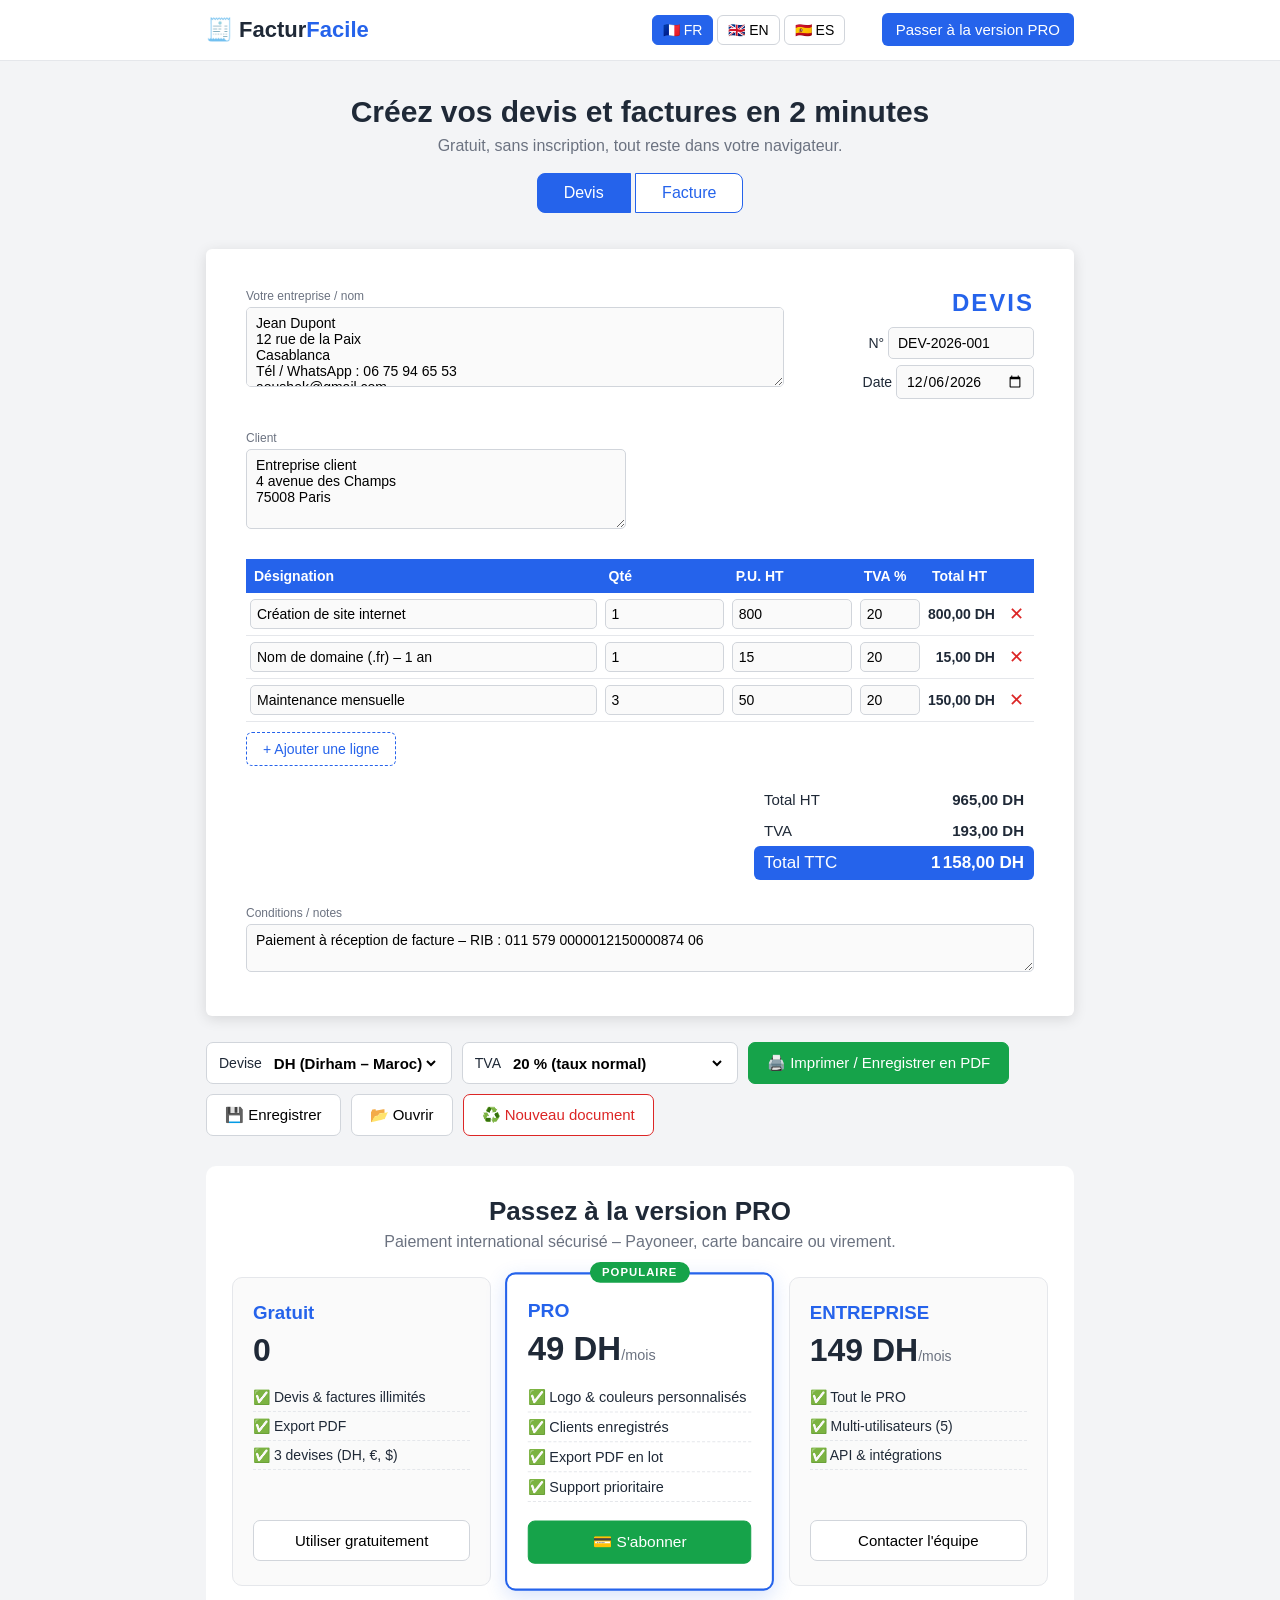
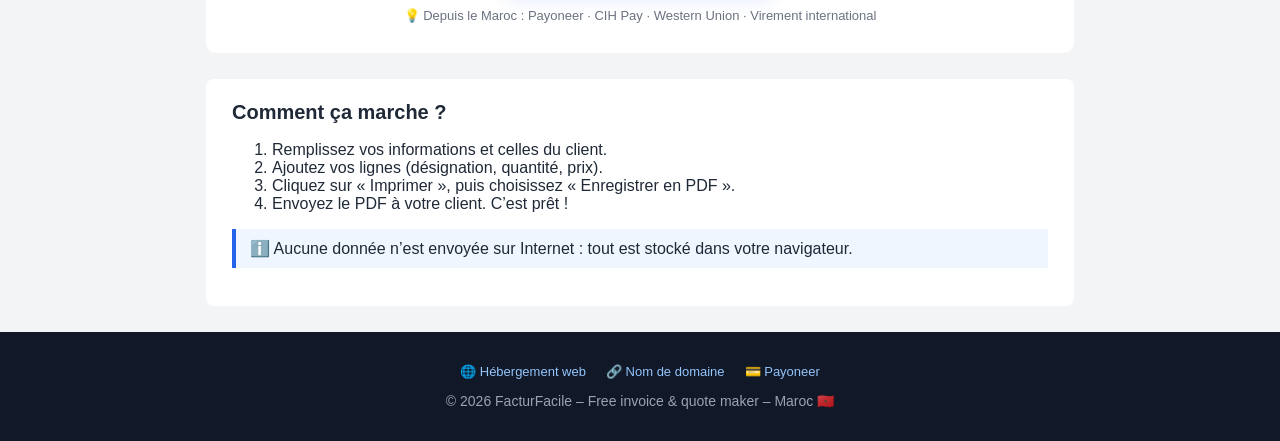
==== commit 2c1bcdac: "Retour a l'ancienne version simple (preferee par l'utilisateur)" ====
--- a/index.html
+++ b/index.html
@@ -3,308 +3,183 @@
 <head>
   <meta charset="UTF-8">
   <meta name="viewport" content="width=device-width, initial-scale=1.0">
-  <title>FacturFacile – Générateur de factures & devis professionnel | Free invoice maker</title>
-  <meta name="description" content="Créez des factures et devis professionnels en 2 minutes. Gratuit, sans inscription. Free online invoice generator.">
-  <link rel="preconnect" href="https://fonts.googleapis.com">
-  <link rel="preconnect" href="https://fonts.gstatic.com" crossorigin>
-  <link href="https://fonts.googleapis.com/css2?family=Inter:wght@400;500;600;700;800&display=swap" rel="stylesheet">
+  <title>FacturFacile – Générateur gratuit de devis et factures | Free invoice maker</title>
+  <meta name="description" content="Créez et imprimez vos devis et factures gratuitement. Create professional invoices online, free.">
   <link rel="stylesheet" href="style.css">
 </head>
 <body>
 
-  <!-- ============ HEADER ============ -->
   <header class="site-header no-print">
     <div class="container header-inner">
-      <a href="#" class="logo">🧾 Factur<span>Facile</span></a>
-      <nav class="main-nav">
-        <a href="#features" data-i18n="nav.features">Fonctionnalités</a>
-        <a href="#pricing" data-i18n="nav.pricing">Tarifs</a>
-        <a href="#faq" data-i18n="nav.faq">FAQ</a>
+      <div class="logo">🧾 Factur<span>Facile</span></div>
+      <nav>
+        <div class="lang-switch">
+          <button id="langFr" class="active" onclick="setLang('fr')">🇫🇷 FR</button>
+          <button id="langEn" onclick="setLang('en')">🇬🇧 EN</button>
+          <button id="langEs" onclick="setLang('es')">🇪🇸 ES</button>
+        </div>
+        <a href="#pricing" class="btn-cta" data-i18n="nav.pro">Passer à la version PRO</a>
       </nav>
-      <div class="header-actions">
-        <div class="lang-switch">
-          <button id="langFr" class="active" onclick="setLang('fr')">🇫🇷</button>
-          <button id="langEn" onclick="setLang('en')">🇬🇧</button>
-          <button id="langEs" onclick="setLang('es')">🇪🇸</button>
-        </div>
-        <a href="#pricing" class="btn-cta" data-i18n="nav.pro">Passer à PRO</a>
-      </div>
     </div>
   </header>
 
-  <main>
-
-    <!-- ============ HERO ============ -->
+  <main class="container">
+
     <section class="hero no-print">
-      <div class="container hero-grid">
-        <div class="hero-text">
-          <div class="hero-badge" data-i18n="hero.badge">✨ 100 % gratuit · aucune inscription</div>
-          <h1 data-i18n="hero.title">Facturez comme un pro,<br>en moins de 2 minutes.</h1>
-          <p data-i18n="hero.sub">Créez des factures et devis professionnels, téléchargez-les en PDF et envoyez-les à vos clients. Sans compte, sans limite.</p>
-          <div class="hero-buttons">
-            <a href="#app" class="btn primary big" data-i18n="hero.cta1">Créer ma facture — Gratuit</a>
-            <a href="#features" class="btn ghost" data-i18n="hero.cta2">Voir comment ça marche</a>
-          </div>
-          <ul class="hero-trust">
-            <li data-i18n="trust.s1">🇲🇦 Conçu pour le Maroc</li>
-            <li data-i18n="trust.s2">🔒 100 % privé</li>
-            <li data-i18n="trust.s3">⚡ Instantané</li>
-          </ul>
-        </div>
-
-        <div class="hero-visual">
-          <!-- Miniature de document générée en CSS (aucune image) -->
-          <div class="mini-doc">
-            <div class="mini-head">
-              <div class="mini-lines">
-                <span class="l w60"></span><span class="l w40"></span><span class="l w50"></span>
-              </div>
-              <div class="mini-num">
-                <strong>FACTURE</strong>
-                <span class="l w80"></span>
-                <span class="l w60"></span>
-              </div>
-            </div>
-            <div class="mini-table">
-              <div class="mini-row head"><span></span><span></span><span></span></div>
-              <div class="mini-row"><span class="l w70"></span><span class="l w20"></span><span class="l w30"></span></div>
-              <div class="mini-row"><span class="l w50"></span><span class="l w20"></span><span class="l w30"></span></div>
-              <div class="mini-row"><span class="l w60"></span><span class="l w20"></span><span class="l w30"></span></div>
-            </div>
-            <div class="mini-total">
-              <span data-i18n="mini.ttc">Total TTC</span>
-              <strong>3 592,00 DH</strong>
-            </div>
-            <div class="mini-stamp">✓ PRO</div>
-          </div>
-        </div>
-      </div>
-
-      <!-- Bandeau chiffres -->
-      <div class="stats-bar">
-        <div class="container stats-inner">
-          <div><strong>0 DH</strong><span data-i18n="stat.1">pour toujours</span></div>
-          <div><strong>2 min</strong><span data-i18n="stat.2">pour une facture</span></div>
-          <div><strong>100 %</strong><span data-i18n="stat.3">dans votre navigateur</span></div>
-          <div><strong>20 %</strong><span data-i18n="stat.4">TVA Maroc réglée</span></div>
-        </div>
-      </div>
-    </section>
-
-    <!-- ============ FONCTIONNALITÉS ============ -->
-    <section class="features no-print" id="features">
-      <div class="container">
-        <h2 class="section-title" data-i18n="feat.title">Tout ce qu'il faut pour facturer sans stress</h2>
-        <p class="section-sub" data-i18n="feat.sub">Un outil pensé pour les freelances, artisans et TPE/PME marocains.</p>
-
-        <div class="feature-grid">
-          <div class="feature"><div class="f-ico">📄</div><h3 data-i18n="feat.1.t">Factures & devis</h3><p data-i18n="feat.1.d">Passez d'un devis à une facture en 1 clic, avec numérotation automatique.</p></div>
-          <div class="feature"><div class="f-ico">🖨️</div><h3 data-i18n="feat.2.t">Export PDF</h3><p data-i18n="feat.2.d">Impression A4 impeccable ou enregistrement direct en PDF.</p></div>
-          <div class="feature"><div class="f-ico">🧮</div><h3 data-i18n="feat.3.t">TVA Maroc incluse</h3><p data-i18n="feat.3.d">20 %, 14 %, 10 %, 7 % ou exonéré : les calculs sont automatiques.</p></div>
-          <div class="feature"><div class="f-ico">💱</div><h3 data-i18n="feat.4.t">3 devises</h3><p data-i18n="feat.4.d">Dirham, Euro ou Dollar — parfait pour vos clients à l'étranger.</p></div>
-          <div class="feature"><div class="f-ico">🔒</div><h3 data-i18n="feat.5.t">100 % privé</h3><p data-i18n="feat.5.d">Aucune donnée n'est envoyée sur Internet. Tout reste sur votre appareil.</p></div>
-          <div class="feature"><div class="f-ico">🌍</div><h3 data-i18n="feat.6.t">Trilingue</h3><p data-i18n="feat.6.d">Français, Anglais, Espagnol pour facturer partout dans le monde.</p></div>
-        </div>
-      </div>
-    </section>
-
-    <!-- ============ APPLICATION ============ -->
-    <section class="app-section" id="app">
-      <div class="container">
-        <h2 class="section-title no-print" data-i18n="app.title">Créez votre document</h2>
-
-        <div class="type-switch no-print">
-          <button id="btnDevis" class="active" onclick="setType('devis')" data-i18n="type.devis">Devis</button>
-          <button id="btnFacture" onclick="setType('facture')" data-i18n="type.facture">Facture</button>
-        </div>
-
-        <!-- ===== DOCUMENT MODIFIABLE ===== -->
-        <section class="paper" id="document">
-          <div class="doc-head">
-            <div class="block sender">
-              <label data-i18n="doc.you">Votre entreprise / nom</label>
-              <textarea id="expediteur" rows="4">Aoushek
-Casablanca, Maroc
+      <h1 data-i18n="hero.title">Créez vos devis et factures en 2 minutes</h1>
+      <p data-i18n="hero.sub">Gratuit, sans inscription, tout reste dans votre navigateur.</p>
+      <div class="type-switch">
+        <button id="btnDevis" class="active" onclick="setType('devis')" data-i18n="type.devis">Devis</button>
+        <button id="btnFacture" onclick="setType('facture')" data-i18n="type.facture">Facture</button>
+      </div>
+    </section>
+
+    <!-- ===== ZONE MODIFIABLE ===== -->
+    <section class="paper" id="document">
+
+      <div class="doc-head">
+        <div class="block sender">
+          <label data-i18n="doc.you">Votre entreprise / nom</label>
+          <textarea id="expediteur" rows="4">Jean Dupont
+12 rue de la Paix
+Casablanca
 Tél / WhatsApp : 06 75 94 65 53
 aoushek@gmail.com</textarea>
-            </div>
-            <div class="block doctype">
-              <h2 id="docTitle">DEVIS</h2>
-              <p><span data-i18n="doc.num">N°</span> <input id="numero" type="text" value="DEV-2026-001" size="14"></p>
-              <p><span data-i18n="doc.date">Date</span> <input id="date" type="date"></p>
-            </div>
-          </div>
-
-          <div class="block client">
-            <label data-i18n="doc.client">Client</label>
-            <textarea id="client" rows="4">Entreprise client
+        </div>
+
+        <div class="block doctype">
+          <h2 id="docTitle">DEVIS</h2>
+          <p><span data-i18n="doc.num">N°</span> <input id="numero" type="text" value="DEV-2026-001" size="14"></p>
+          <p><span data-i18n="doc.date">Date</span> <input id="date" type="date"></p>
+        </div>
+      </div>
+
+      <div class="block client">
+        <label data-i18n="doc.client">Client</label>
+        <textarea id="client" rows="4">Entreprise client
 4 avenue des Champs
 75008 Paris</textarea>
-          </div>
-
-          <table class="lines">
-            <thead>
-              <tr>
-                <th data-i18n="col.desc">Désignation</th>
-                <th data-i18n="col.qty">Qté</th>
-                <th data-i18n="col.pu">P.U. HT</th>
-                <th data-i18n="col.tva">TVA %</th>
-                <th data-i18n="col.total">Total HT</th>
-                <th class="no-print"></th>
-              </tr>
-            </thead>
-            <tbody id="linesBody"></tbody>
-          </table>
-          <button class="add-line no-print" onclick="addLine()" data-i18n="lines.add">+ Ajouter une ligne</button>
-
-          <div class="totals">
-            <div class="row"><span data-i18n="tot.ht">Total HT</span><strong id="totalHT">0,00 DH</strong></div>
-            <div class="row"><span>TVA</span><strong id="totalTVA">0,00 DH</strong></div>
-            <div class="row grand"><span data-i18n="tot.ttc">Total TTC</span><strong id="totalTTC">0,00 DH</strong></div>
-          </div>
-
-          <div class="block notes">
-            <label data-i18n="doc.notes">Conditions / notes</label>
-            <textarea id="notes" rows="2">Paiement à réception de facture – RIB : 011 579 0000012150000874 06</textarea>
-          </div>
-        </section>
-        <!-- ===== FIN DOCUMENT ===== -->
-
-        <div class="actions no-print">
-          <label class="select-box"><span data-i18n="act.currency">Devise</span>
-            <select id="currency" onchange="setCurrency(this.value)">
-              <option value="DH" selected>DH (Dirham)</option>
-              <option value="€">€ (Euro)</option>
-              <option value="$">$ (Dollar)</option>
-            </select>
-          </label>
-          <label class="select-box"><span data-i18n="act.tva">TVA</span>
-            <select id="tvaRate" onchange="setTvaAll(this.value)">
-              <option value="20" selected data-i18n="tva.20">20 % (normal)</option>
-              <option value="14" data-i18n="tva.14">14 %</option>
-              <option value="10" data-i18n="tva.10">10 %</option>
-              <option value="7" data-i18n="tva.7">7 %</option>
-              <option value="0" data-i18n="tva.0">0 % – Exonéré</option>
-            </select>
-          </label>
-          <button class="btn primary" onclick="window.print()" data-i18n="act.print">🖨️ PDF / Imprimer</button>
-          <button class="btn" onclick="saveLocal()" data-i18n="act.save">💾 Enregistrer</button>
-          <button class="btn" onclick="loadLocal()" data-i18n="act.open">📂 Ouvrir</button>
-          <button class="btn danger" onclick="resetDoc()" data-i18n="act.reset">♻️ Nouveau</button>
-        </div>
-      </div>
-    </section>
-
-    <!-- ============ TARIFS ============ -->
+      </div>
+
+      <table class="lines">
+        <thead>
+          <tr>
+            <th data-i18n="col.desc">Désignation</th>
+            <th data-i18n="col.qty">Qté</th>
+            <th data-i18n="col.pu">P.U. HT</th>
+            <th data-i18n="col.tva">TVA %</th>
+            <th data-i18n="col.total">Total HT</th>
+            <th class="no-print"></th>
+          </tr>
+        </thead>
+        <tbody id="linesBody"></tbody>
+      </table>
+      <button class="add-line no-print" onclick="addLine()" data-i18n="lines.add">+ Ajouter une ligne</button>
+
+      <div class="totals">
+        <div class="row"><span data-i18n="tot.ht">Total HT</span><strong id="totalHT">0,00 DH</strong></div>
+        <div class="row"><span>TVA</span><strong id="totalTVA">0,00 DH</strong></div>
+        <div class="row grand"><span data-i18n="tot.ttc">Total TTC</span><strong id="totalTTC">0,00 DH</strong></div>
+      </div>
+
+      <div class="block notes">
+        <label data-i18n="doc.notes">Conditions / notes</label>
+        <textarea id="notes" rows="2">Paiement à réception de facture – RIB : 011 579 0000012150000874 06</textarea>
+      </div>
+    </section>
+    <!-- ===== FIN ZONE MODIFIABLE ===== -->
+
+    <section class="actions no-print">
+      <label class="currency-box"><span data-i18n="act.currency">Devise</span>
+        <select id="currency" onchange="setCurrency(this.value)">
+          <option value="DH" selected>DH (Dirham – Maroc)</option>
+          <option value="€">€ (Euro)</option>
+          <option value="$">$ (Dollar)</option>
+        </select>
+      </label>
+      <label class="currency-box"><span data-i18n="act.tva">TVA</span>
+        <select id="tvaRate" onchange="setTvaAll(this.value)">
+          <option value="20" selected data-i18n="tva.20">20 % (taux normal)</option>
+          <option value="14" data-i18n="tva.14">14 % (taux intermédiaire)</option>
+          <option value="10" data-i18n="tva.10">10 % (taux réduit)</option>
+          <option value="7" data-i18n="tva.7">7 % (taux réduit)</option>
+          <option value="0" data-i18n="tva.0">0 % – Exonéré / hors Maroc</option>
+        </select>
+      </label>
+      <button class="btn primary" onclick="window.print()" data-i18n="act.print">🖨️ Imprimer / Enregistrer en PDF</button>
+      <button class="btn" onclick="saveLocal()" data-i18n="act.save">💾 Enregistrer</button>
+      <button class="btn" onclick="loadLocal()" data-i18n="act.open">📂 Ouvrir</button>
+      <button class="btn danger" onclick="resetDoc()" data-i18n="act.reset">♻️ Nouveau document</button>
+    </section>
+
+    <!-- ===== SECTION TARIFS (monétisation) ===== -->
     <section class="pricing no-print" id="pricing">
-      <div class="container">
-        <h2 class="section-title" data-i18n="price.title">Un prix simple et honnête</h2>
-        <p class="section-sub" data-i18n="price.sub">Commencez gratuitement. Passez au PRO quand vous êtes prêt. Paiement et encaissement 100 % au Maroc 🇲🇦</p>
-
-        <div class="price-cards">
-          <div class="card">
-            <h3 data-i18n="price.free.name">Gratuit</h3>
-            <div class="amount">0 <small>DH</small></div>
-            <p class="card-note" data-i18n="price.free.note">Pour toujours</p>
-            <ul>
-              <li data-i18n="price.f1">Devis & factures illimités</li>
-              <li data-i18n="price.f2">Export PDF</li>
-              <li data-i18n="price.f3">3 devises (DH, €, $)</li>
-              <li data-i18n="price.f4">TVA Maroc 20/14/10/7/0 %</li>
-            </ul>
-            <button class="btn" onclick="document.getElementById('app').scrollIntoView()" data-i18n="price.free.btn">Commencer gratuitement</button>
-          </div>
-
-          <div class="card featured">
-            <div class="badge" data-i18n="price.badge">⭐ LE PLUS CHOISI</div>
-            <h3>PRO</h3>
-            <div class="amount">49 <small>DH/mois</small></div>
-            <p class="card-note" data-i18n="price.pro.note">ou 490 DH/an (2 mois offerts)</p>
-            <ul>
-              <li data-i18n="price.p1">Tout le plan Gratuit</li>
-              <li data-i18n="price.p2">Logo & couleurs de votre marque</li>
-              <li data-i18n="price.p3">Clients enregistrés (gain de temps)</li>
-              <li data-i18n="price.p4">Export PDF en lot</li>
-              <li data-i18n="price.p5">Support prioritaire WhatsApp</li>
-            </ul>
-            <button class="btn primary" onclick="openPay()">💳 <span data-i18n="price.pro.btn">Payer maintenant</span></button>
-          </div>
-
-          <div class="card">
-            <h3>ENTREPRISE</h3>
-            <div class="amount">149 <small>DH/mois</small></div>
-            <p class="card-note" data-i18n="price.ent.note">Pour les équipes</p>
-            <ul>
-              <li data-i18n="price.b1">Tout le PRO</li>
-              <li data-i18n="price.b2">Jusqu'à 5 utilisateurs</li>
-              <li data-i18n="price.b3">Factures récurrentes</li>
-              <li data-i18n="price.b4">Formation offerte</li>
-            </ul>
-            <button class="btn" onclick="openPay()" data-i18n="price.ent.btn">Nous contacter</button>
-          </div>
-        </div>
-        <p class="pay-note" data-i18n="price.note">✅ Encaissement au Maroc : virement BMCE · Cashplus · Wafacash · Payoneer (international)</p>
-      </div>
-    </section>
-
-    <!-- ============ TÉMOIGNAGES ============ -->
-    <section class="testimonials no-print">
-      <div class="container">
-        <h2 class="section-title" data-i18n="test.title">Ils facturent déjà avec FacturFacile</h2>
-        <div class="testi-grid">
-          <div class="testi">
-            <div class="stars">★★★★★</div>
-            <p data-i18n="test.1">« J'ai créé ma première facture en 3 minutes. Simple et pro, exactement ce qu'il faut. »</p>
-            <div class="testi-author"><span class="avatar">Y</span> Yassine — <em data-i18n="test.1r">Développeur freelance, Casablanca</em></div>
-          </div>
-          <div class="testi">
-            <div class="stars">★★★★★</div>
-            <p data-i18n="test.2">« La TVA marocaine est déjà gérée, je n'ai plus à calculer à la main. Un vrai gain de temps. »</p>
-            <div class="testi-author"><span class="avatar">S</span> Salma — <em data-i18n="test.2r">Graphiste, Rabat</em></div>
-          </div>
-          <div class="testi">
-            <div class="stars">★★★★★</div>
-            <p data-i18n="test.3">« Mes clients à l'étranger paient en euros, et je peux facturer en 3 langues. Parfait. »</p>
-            <div class="testi-author"><span class="avatar">M</span> Mehdi — <em data-i18n="test.3r">Consultant, Marrakech</em></div>
-          </div>
-        </div>
-      </div>
-    </section>
-
-    <!-- ============ FAQ ============ -->
-    <section class="faq no-print" id="faq">
-      <div class="container">
-        <h2 class="section-title" data-i18n="faq.title">Questions fréquentes</h2>
-        <details><summary data-i18n="faq.q1">Est-ce vraiment gratuit ?</summary><p data-i18n="faq.a1">Oui. Le plan Gratuit est illimité et sans inscription. Vous ne payez que si vous voulez les options PRO.</p></details>
-        <details><summary data-i18n="faq.q2">Mes données sont-elles en sécurité ?</summary><p data-i18n="faq.a2">Absolument. Tout est calculé dans votre navigateur : aucune donnée n'est envoyée sur Internet.</p></details>
-        <details><summary data-i18n="faq.q3">La TVA marocaine est-elle gérée ?</summary><p data-i18n="faq.a3">Oui, les taux 20 %, 14 %, 10 %, 7 % et l'exonération 0 % (export) sont pris en charge automatiquement.</p></details>
-        <details><summary data-i18n="faq.q4">Comment payer l'abonnement PRO depuis le Maroc ?</summary><p data-i18n="faq.a4">Par virement BMCE, Cashplus ou Wafacash pour les clients locaux, et par Payoneer pour l'international.</p></details>
-        <details><summary data-i18n="faq.q5">Puis-je facturer des clients à l'étranger ?</summary><p data-i18n="faq.a5">Oui : choisissez la devise € ou $, la TVA 0 % (exonération export) et la langue de votre client.</p></details>
-      </div>
-    </section>
-
-    <!-- ============ CTA FINAL ============ -->
-    <section class="final-cta no-print">
-      <div class="container">
-        <h2 data-i18n="cta.title">Prêt à créer votre première facture ?</h2>
-        <p data-i18n="cta.sub">Gratuit, sans inscription, en 2 minutes.</p>
-        <a href="#app" class="btn primary big" data-i18n="cta.btn">Créer ma facture maintenant</a>
-      </div>
+      <h2 data-i18n="price.title">Passez à la version PRO</h2>
+      <p class="price-sub" data-i18n="price.sub">Paiement simple et encaissement réel au Maroc 🇲🇦</p>
+
+      <div class="price-cards">
+        <div class="card">
+          <h3 data-i18n="price.free.name">Gratuit</h3>
+          <div class="amount">0</div>
+          <ul>
+            <li data-i18n="price.f1">Devis & factures illimités</li>
+            <li data-i18n="price.f2">Export PDF</li>
+            <li data-i18n="price.f3">3 devises (DH, €, $)</li>
+          </ul>
+          <button class="btn" onclick="document.getElementById('document').scrollIntoView()" data-i18n="price.free.btn">Utiliser gratuitement</button>
+        </div>
+
+        <div class="card featured">
+          <div class="badge" data-i18n="price.badge">POPULAIRE</div>
+          <h3>PRO</h3>
+          <div class="amount">49 DH<small data-i18n="price.month">/mois</small></div>
+          <ul>
+            <li data-i18n="price.p1">Logo & couleurs personnalisés</li>
+            <li data-i18n="price.p2">Clients enregistrés</li>
+            <li data-i18n="price.p3">Export PDF en lot</li>
+            <li data-i18n="price.p4">Support prioritaire</li>
+          </ul>
+          <button class="btn primary" onclick="openPay()">💳 <span data-i18n="price.pro.btn">Payer maintenant</span></button>
+        </div>
+
+        <div class="card">
+          <h3>ENTREPRISE</h3>
+          <div class="amount">149 DH<small data-i18n="price.month">/mois</small></div>
+          <ul>
+            <li data-i18n="price.b1">Tout le PRO</li>
+            <li data-i18n="price.b2">Multi-utilisateurs (5)</li>
+            <li data-i18n="price.b3">API & intégrations</li>
+          </ul>
+          <button class="btn" onclick="openPay()" data-i18n="price.ent.btn">Contacter l'équipe</button>
+        </div>
+      </div>
+      <p class="pay-note" data-i18n="price.note">✅ Encaissement garanti au Maroc : CIH/Attijariwafa · Cashplus · Payoneer · Wafacash</p>
+    </section>
+
+    <section class="help no-print" id="aide">
+      <h2 data-i18n="help.title">Comment ça marche ?</h2>
+      <ol>
+        <li data-i18n="help.s1">Remplissez vos informations et celles du client.</li>
+        <li data-i18n="help.s2">Ajoutez vos lignes (désignation, quantité, prix).</li>
+        <li data-i18n="help.s3">Cliquez sur « Imprimer », puis choisissez « Enregistrer en PDF ».</li>
+        <li data-i18n="help.s4">Envoyez le PDF à votre client. C'est prêt !</li>
+      </ol>
+      <p class="info" data-i18n="help.info">ℹ️ Aucune donnée n'est envoyée sur Internet : tout est stocké dans votre navigateur.</p>
     </section>
 
   </main>
 
-  <!-- ============ MODALE DE PAIEMENT ============ -->
+  <!-- ===== MODALE DE PAIEMENT (encaissement Maroc) ===== -->
   <div class="pay-overlay no-print" id="payModal" onclick="if(event.target===this)closePay()">
     <div class="pay-box">
       <button class="pay-close" onclick="closePay()">✕</button>
-      <h3>💳 <span data-i18n="pay.title">Choisissez votre moyen de paiement</span></h3>
+      <h3 id="payTitle">💳 <span data-i18n="pay.title">Choisissez votre moyen de paiement</span></h3>
 
       <div class="pay-method">
         <div class="pay-icon">🏦</div>
         <div>
           <strong data-i18n="pay.m1">Virement bancaire (Maroc)</strong>
-          <p data-i18n="pay.m1d">Envoyez le montant sur le RIB suivant, puis envoyez la preuve :</p>
+          <p><span data-i18n="pay.m1d">Envoyez le montant sur le RIB suivant, puis envoyez la preuve :</span></p>
           <code id="ribDisplay">BMCE Bank of Africa – RIB : 011 579 0000012150000874 06</code>
           <button class="mini-btn" onclick="copyText('011579000001215000087406')" data-i18n="pay.copy">📋 Copier le RIB</button>
         </div>
@@ -321,14 +196,15 @@
       <div class="pay-method">
         <div class="pay-icon">🌐</div>
         <div>
-          <strong data-i18n="pay.m3">Payoneer (clients internationaux)</strong>
-          <p data-i18n="pay.m3d">Les clients hors Maroc paient par Payoneer, l'argent arrive sur votre compte, retrait au Maroc.</p>
+          <strong data-i18n="pay.m3">Payoneer (pour les clients internationaux)</strong>
+          <p data-i18n="pay.m3d">Les clients hors Maroc paient par Payoneer – l'argent arrive sur votre compte Payoneer, retrait au Maroc.</p>
           <a class="mini-btn" href="https://www.payoneer.com/register/" target="_blank" rel="noopener" data-i18n="pay.m3b">Ouvrir un compte Payoneer</a>
         </div>
       </div>
 
       <div class="pay-contact">
         <p data-i18n="pay.contact">📩 Une fois le paiement effectué, envoyez la preuve :</p>
+        <!-- ✏️ Numéro WhatsApp du vendeur -->
         <a class="btn primary" id="waLink" href="https://wa.me/212675946553" target="_blank" rel="noopener">📱 WhatsApp</a>
         <a class="btn" href="mailto:aoushek@gmail.com?subject=Paiement%20PRO%20FacturFacile" data-i18n="pay.mail">✉️ E-mail</a>
       </div>
@@ -336,33 +212,15 @@
     </div>
   </div>
 
-  <!-- ============ FOOTER ============ -->
   <footer class="site-footer no-print">
-    <div class="container footer-grid">
-      <div>
-        <div class="logo">🧾 Factur<span>Facile</span></div>
-        <p data-i18n="footer.about">Le générateur de factures et devis le plus simple pour les freelances et TPE/PME au Maroc et dans le monde.</p>
-      </div>
-      <div>
-        <h4 data-i18n="footer.nav">Navigation</h4>
-        <a href="#features" data-i18n="nav.features">Fonctionnalités</a>
-        <a href="#pricing" data-i18n="nav.pricing">Tarifs</a>
-        <a href="#faq" data-i18n="nav.faq">FAQ</a>
-      </div>
-      <div>
-        <h4 data-i18n="footer.contact">Contact</h4>
-        <a href="https://wa.me/212675946553" target="_blank" rel="noopener">📱 06 75 94 65 53</a>
-        <a href="mailto:aoushek@gmail.com">✉️ aoushek@gmail.com</a>
-        <span>🇲🇦 Casablanca, Maroc</span>
-      </div>
-      <div>
-        <h4 data-i18n="footer.partners">Partenaires</h4>
+    <div class="container">
+      <p class="footer-links">
+        <!-- 💰 MONÉTISATION : remplacez ces liens par VOS liens d'affiliation -->
         <a href="https://www.hostinger.com/" rel="sponsored nofollow noopener" target="_blank">🌐 Hébergement web</a>
+        <a href="https://www.gandi.net/" rel="sponsored nofollow noopener" target="_blank">🔗 Nom de domaine</a>
         <a href="https://www.payoneer.com/" rel="sponsored nofollow noopener" target="_blank">💳 Payoneer</a>
-      </div>
-    </div>
-    <div class="footer-bottom">
-      <p>© 2026 FacturFacile — <span data-i18n="footer.rights">Tous droits réservés</span> — 🇲🇦 <span data-i18n="footer.made">Fait au Maroc</span></p>
+      </p>
+      <p>© 2026 FacturFacile – Free invoice & quote maker – Maroc 🇲🇦</p>
     </div>
   </footer>
 
--- a/style.css
+++ b/style.css
@@ -1,344 +1,347 @@
-/* =====================================================
-   FacturFacile — Design professionnel
-   ===================================================== */
-
-* { margin: 0; padding: 0; box-sizing: border-box; }
+* { box-sizing: border-box; }
 
 :root {
   --blue: #2563eb;
-  --blue-dark: #1d4ed8;
-  --blue-light: #eff6ff;
-  --green: #10b981;
-  --red: #ef4444;
-  --dark: #0f172a;
-  --grey: #64748b;
-  --grey-light: #f8fafc;
-  --border: #e2e8f0;
-  --radius: 14px;
-  --shadow: 0 4px 20px rgba(15, 23, 42, .08);
-  --shadow-lg: 0 20px 50px rgba(15, 23, 42, .14);
-}
-
-html { scroll-behavior: smooth; }
+  --blue-dark: #1e40af;
+  --green: #16a34a;
+  --red: #dc2626;
+  --grey: #f3f4f6;
+  --text: #1f2937;
+}
 
 body {
-  font-family: 'Inter', -apple-system, 'Segoe UI', sans-serif;
-  color: var(--dark);
-  background: #fff;
-  line-height: 1.6;
-  -webkit-font-smoothing: antialiased;
-}
-
-.container { max-width: 1140px; margin: 0 auto; padding: 0 24px; }
-h1, h2, h3, h4 { line-height: 1.2; letter-spacing: -.02em; }
-
-/* ============ HEADER ============ */
+  margin: 0;
+  font-family: "Segoe UI", Arial, sans-serif;
+  color: var(--text);
+  background: var(--grey);
+}
+
+.container { max-width: 900px; margin: 0 auto; padding: 0 16px; }
+
+/* ---------- Header ---------- */
 .site-header {
-  position: sticky; top: 0; z-index: 50;
-  background: rgba(255,255,255,.85);
-  backdrop-filter: blur(12px);
-  border-bottom: 1px solid var(--border);
-}
-.header-inner { display: flex; align-items: center; justify-content: space-between; height: 70px; gap: 20px; }
-.logo { font-size: 21px; font-weight: 800; text-decoration: none; color: var(--dark); }
+  background: #fff;
+  border-bottom: 1px solid #e5e7eb;
+  position: sticky;
+  top: 0;
+  z-index: 10;
+}
+.header-inner {
+  display: flex;
+  justify-content: space-between;
+  align-items: center;
+  height: 60px;
+}
+.logo { font-size: 22px; font-weight: bold; }
 .logo span { color: var(--blue); }
-.main-nav { display: flex; gap: 28px; }
-.main-nav a { color: var(--grey); text-decoration: none; font-size: 15px; font-weight: 500; transition: color .2s; }
-.main-nav a:hover { color: var(--blue); }
-.header-actions { display: flex; align-items: center; gap: 14px; }
-.lang-switch { display: inline-flex; background: var(--grey-light); border-radius: 9px; padding: 3px; }
+.site-header nav a {
+  color: var(--text);
+  text-decoration: none;
+  margin-left: 18px;
+  font-size: 15px;
+}
+.btn-cta {
+  background: var(--blue);
+  color: #fff !important;
+  padding: 8px 14px;
+  border-radius: 6px;
+}
+
+/* ---------- Hero ---------- */
+.hero { text-align: center; padding: 34px 0 10px; }
+.hero h1 { margin: 0 0 8px; font-size: 30px; }
+.hero p { margin: 0 0 18px; color: #6b7280; }
+.type-switch button {
+  border: 1px solid var(--blue);
+  background: #fff;
+  color: var(--blue);
+  padding: 10px 26px;
+  font-size: 16px;
+  cursor: pointer;
+}
+.type-switch button:first-child { border-radius: 8px 0 0 8px; }
+.type-switch button:last-child { border-radius: 0 8px 8px 0; }
+.type-switch button.active { background: var(--blue); color: #fff; }
+
+/* ---------- Document (feuille A4) ---------- */
+.paper {
+  background: #fff;
+  margin: 26px 0;
+  padding: 40px;
+  border-radius: 6px;
+  box-shadow: 0 3px 14px rgba(0,0,0,.12);
+}
+
+.doc-head { display: flex; justify-content: space-between; gap: 20px; }
+.block label { font-size: 12px; color: #6b7280; display: block; margin-bottom: 4px; }
+textarea, input[type=text], input[type=date], input[type=number] {
+  width: 100%;
+  border: 1px solid #d1d5db;
+  border-radius: 5px;
+  padding: 7px 9px;
+  font-family: inherit;
+  font-size: 14px;
+  background: #fafafa;
+}
+textarea:focus, input:focus { outline: 2px solid var(--blue); background: #fff; }
+.block.sender { flex: 1; }
+.block.doctype { text-align: right; min-width: 230px; }
+.block.doctype h2 { margin: 0 0 10px; color: var(--blue); letter-spacing: 2px; }
+.block.doctype p { margin: 6px 0; font-size: 14px; }
+.block.doctype input { display: inline-block; width: auto; }
+.block.client { margin-top: 26px; max-width: 380px; }
+
+/* ---------- Lignes ---------- */
+.lines { width: 100%; border-collapse: collapse; margin-top: 26px; font-size: 14px; }
+.lines th {
+  background: var(--blue);
+  color: #fff;
+  padding: 9px 8px;
+  text-align: left;
+}
+.lines td { padding: 6px 4px; border-bottom: 1px solid #e5e7eb; }
+.lines input { margin: 0; padding: 6px; }
+.lines .col-desc { width: 45%; }
+.lines .col-num { width: 12%; text-align: right; }
+.lines .line-total { text-align: right; font-weight: 600; white-space: nowrap; }
+.lines .del {
+  background: none; border: none; color: var(--red);
+  font-size: 18px; cursor: pointer;
+}
+.add-line {
+  margin-top: 10px;
+  background: #fff;
+  border: 1px dashed var(--blue);
+  color: var(--blue);
+  padding: 8px 16px;
+  border-radius: 6px;
+  cursor: pointer;
+  font-size: 14px;
+}
+
+/* ---------- Totaux ---------- */
+.totals { margin-top: 18px; margin-left: auto; width: 280px; }
+.totals .row {
+  display: flex; justify-content: space-between;
+  padding: 7px 10px; font-size: 15px;
+}
+.totals .grand {
+  background: var(--blue); color: #fff;
+  border-radius: 6px; font-size: 17px;
+}
+.notes { margin-top: 26px; }
+
+/* ---------- Boutons ---------- */
+.actions { display: flex; flex-wrap: wrap; gap: 10px; margin-bottom: 30px; }
+.btn {
+  border: 1px solid #d1d5db;
+  background: #fff;
+  padding: 11px 18px;
+  border-radius: 7px;
+  cursor: pointer;
+  font-size: 15px;
+}
+.btn:hover { background: #f9fafb; }
+.btn.primary { background: var(--green); border-color: var(--green); color: #fff; }
+.btn.primary:hover { background: #15803d; }
+.btn.danger { color: var(--red); border-color: var(--red); }
+
+/* ---------- Devise ---------- */
+.currency-box {
+  display: flex;
+  align-items: center;
+  gap: 8px;
+  font-size: 14px;
+  background: #fff;
+  border: 1px solid #d1d5db;
+  border-radius: 7px;
+  padding: 9px 12px;
+}
+.currency-box select {
+  border: none;
+  background: transparent;
+  font-size: 15px;
+  font-weight: 600;
+  cursor: pointer;
+  outline: none;
+}
+
+/* ---------- Liens du footer ---------- */
+.footer-links { display: flex; gap: 20px; justify-content: center; flex-wrap: wrap; }
+.footer-links a { color: #93c5fd; text-decoration: none; font-size: 13px; }
+.footer-links a:hover { text-decoration: underline; }
+
+/* ---------- Switch de langue ---------- */
+.lang-switch { display: inline-flex; gap: 4px; margin-right: 14px; }
 .lang-switch button {
-  border: none; background: none; padding: 6px 9px; border-radius: 7px;
-  cursor: pointer; font-size: 15px; transition: .2s;
-}
-.lang-switch button.active { background: #fff; box-shadow: 0 1px 4px rgba(0,0,0,.12); }
-.btn-cta {
-  background: var(--blue); color: #fff; text-decoration: none;
-  padding: 10px 20px; border-radius: 10px; font-size: 15px; font-weight: 600;
-  transition: .2s;
-}
-.btn-cta:hover { background: var(--blue-dark); transform: translateY(-1px); }
-
-/* ============ HERO ============ */
-.hero { padding: 70px 0 0; background: linear-gradient(180deg, #f8fafc 0%, #fff 100%); }
-.hero-grid { display: grid; grid-template-columns: 1.1fr .9fr; gap: 50px; align-items: center; padding-bottom: 60px; }
-.hero-badge {
-  display: inline-block; background: var(--blue-light); color: var(--blue-dark);
-  padding: 7px 15px; border-radius: 30px; font-size: 13px; font-weight: 600; margin-bottom: 20px;
-}
-.hero-text h1 { font-size: 46px; font-weight: 800; margin-bottom: 18px; }
-.hero-text > p { font-size: 18px; color: var(--grey); margin-bottom: 28px; max-width: 520px; }
-.hero-buttons { display: flex; gap: 14px; flex-wrap: wrap; margin-bottom: 26px; }
-.hero-trust { list-style: none; display: flex; gap: 22px; flex-wrap: wrap; font-size: 14px; color: var(--grey); font-weight: 500; }
-
-/* Miniature de document (CSS pur) */
-.hero-visual { display: flex; justify-content: center; }
-.mini-doc {
-  background: #fff; border-radius: var(--radius); box-shadow: var(--shadow-lg);
-  padding: 26px; width: 340px; position: relative; transform: rotate(1.5deg);
-  border: 1px solid var(--border);
-}
-.mini-head { display: flex; justify-content: space-between; margin-bottom: 22px; gap: 14px; }
-.mini-lines { display: flex; flex-direction: column; gap: 7px; flex: 1; }
-.mini-num { display: flex; flex-direction: column; gap: 7px; width: 100px; text-align: right; }
-.mini-num strong { font-size: 13px; color: var(--blue); letter-spacing: 1px; }
-.l { display: block; height: 8px; background: #e9eef5; border-radius: 4px; }
-.w20 { width: 20%; } .w30 { width: 30%; } .w40 { width: 40%; } .w50 { width: 50%; }
-.w60 { width: 60%; } .w70 { width: 70%; } .w80 { width: 80%; }
-.mini-table { margin-bottom: 18px; }
-.mini-row { display: grid; grid-template-columns: 2fr 1fr 1fr; gap: 10px; padding: 9px 0; border-bottom: 1px solid #f1f5f9; }
-.mini-row.head span { height: 9px; background: var(--blue); border-radius: 4px; opacity: .85; }
-.mini-total {
-  display: flex; justify-content: space-between; align-items: center;
-  background: var(--dark); color: #fff; padding: 13px 16px; border-radius: 10px;
+  border: 1px solid #d1d5db;
+  background: #fff;
+  border-radius: 6px;
+  padding: 6px 10px;
+  cursor: pointer;
   font-size: 14px;
 }
-.mini-total strong { font-size: 17px; }
-.mini-stamp {
-  position: absolute; top: -14px; right: -14px;
-  background: var(--green); color: #fff; font-size: 12px; font-weight: 700;
-  padding: 7px 13px; border-radius: 30px; box-shadow: 0 6px 18px rgba(16,185,129,.4);
-}
-
-/* Bandeau chiffres */
-.stats-bar { background: var(--dark); padding: 26px 0; }
-.stats-inner { display: grid; grid-template-columns: repeat(4, 1fr); gap: 20px; text-align: center; }
-.stats-inner div { display: flex; flex-direction: column; }
-.stats-inner strong { color: #fff; font-size: 26px; font-weight: 800; }
-.stats-inner span { color: #94a3b8; font-size: 13px; }
-
-/* ============ SECTIONS ============ */
-.section-title { font-size: 34px; font-weight: 800; text-align: center; margin-bottom: 12px; }
-.section-sub { text-align: center; color: var(--grey); font-size: 17px; margin-bottom: 46px; max-width: 620px; margin-left: auto; margin-right: auto; }
-
-/* ============ FONCTIONNALITÉS ============ */
-.features { padding: 80px 0; }
-.feature-grid { display: grid; grid-template-columns: repeat(3, 1fr); gap: 24px; }
-.feature {
-  background: #fff; border: 1px solid var(--border); border-radius: var(--radius);
-  padding: 28px 24px; transition: .25s;
-}
-.feature:hover { transform: translateY(-5px); box-shadow: var(--shadow-lg); border-color: transparent; }
-.f-ico { font-size: 30px; margin-bottom: 14px; }
-.feature h3 { font-size: 18px; margin-bottom: 8px; }
-.feature p { color: var(--grey); font-size: 15px; }
-
-/* ============ APPLICATION ============ */
-.app-section { padding: 80px 0; background: var(--grey-light); }
-.type-switch { display: flex; justify-content: center; margin-bottom: 30px; }
-.type-switch button {
-  border: 1.5px solid var(--blue); background: #fff; color: var(--blue);
-  padding: 12px 40px; font-size: 16px; font-weight: 600; cursor: pointer; transition: .2s;
-}
-.type-switch button:first-child { border-radius: 10px 0 0 10px; }
-.type-switch button:last-child { border-radius: 0 10px 10px 0; border-left: none; }
-.type-switch button.active { background: var(--blue); color: #fff; }
-
-.paper {
-  background: #fff; padding: 44px; border-radius: var(--radius);
-  box-shadow: var(--shadow); max-width: 860px; margin: 0 auto;
-}
-.doc-head { display: flex; justify-content: space-between; gap: 24px; }
-.block label { font-size: 12px; color: var(--grey); display: block; margin-bottom: 6px; font-weight: 600; text-transform: uppercase; letter-spacing: .4px; }
-textarea, input[type=text], input[type=date], input[type=number], select {
-  width: 100%; border: 1.5px solid var(--border); border-radius: 9px;
-  padding: 9px 11px; font-family: inherit; font-size: 14px; background: #fff; color: var(--dark);
-  transition: border-color .2s, box-shadow .2s;
-}
-textarea:focus, input:focus, select:focus { outline: none; border-color: var(--blue); box-shadow: 0 0 0 3px rgba(37,99,235,.12); }
-.block.sender { flex: 1; }
-.block.doctype { text-align: right; min-width: 240px; }
-.block.doctype h2 { color: var(--blue); letter-spacing: 2px; font-size: 26px; margin-bottom: 12px; }
-.block.doctype p { margin: 8px 0; font-size: 14px; color: var(--grey); }
-.block.doctype input { display: inline-block; width: auto; margin-left: 6px; }
-.block.client { margin-top: 28px; max-width: 400px; }
-
-.lines { width: 100%; border-collapse: collapse; margin-top: 28px; font-size: 14px; }
-.lines th { background: var(--dark); color: #fff; padding: 12px 10px; text-align: left; font-size: 13px; font-weight: 600; }
-.lines th:first-child { border-radius: 9px 0 0 0; }
-.lines th:last-child { border-radius: 0 9px 0 0; }
-.lines td { padding: 7px 4px; border-bottom: 1px solid var(--border); }
-.lines .col-desc { width: 45%; }
-.lines .line-total { text-align: right; font-weight: 600; white-space: nowrap; }
-.lines .del { background: none; border: none; color: var(--red); font-size: 17px; cursor: pointer; padding: 4px 8px; border-radius: 6px; }
-.lines .del:hover { background: #fef2f2; }
-.add-line {
-  margin-top: 12px; background: #fff; border: 1.5px dashed var(--blue); color: var(--blue);
-  padding: 9px 18px; border-radius: 9px; cursor: pointer; font-size: 14px; font-weight: 600;
-}
-.add-line:hover { background: var(--blue-light); }
-
-.totals { margin: 22px 0 0 auto; width: 300px; }
-.totals .row { display: flex; justify-content: space-between; padding: 9px 14px; font-size: 15px; color: var(--grey); }
-.totals .grand { background: var(--dark); color: #fff; border-radius: 10px; font-size: 17px; font-weight: 700; margin-top: 6px; }
-.totals .grand strong { color: #fff; }
-.notes { margin-top: 28px; }
-
-.actions { display: flex; flex-wrap: wrap; gap: 12px; justify-content: center; margin-top: 30px; }
-.select-box {
-  display: flex; align-items: center; gap: 8px; background: #fff;
-  border: 1.5px solid var(--border); border-radius: 10px; padding: 6px 14px; font-size: 14px; font-weight: 600;
-}
-.select-box select { width: auto; border: none; background: none; font-weight: 600; cursor: pointer; padding: 4px; }
-
-/* ============ BOUTONS ============ */
-.btn {
-  border: 1.5px solid var(--border); background: #fff; color: var(--dark);
-  padding: 12px 22px; border-radius: 10px; cursor: pointer; font-size: 15px;
-  font-weight: 600; font-family: inherit; text-decoration: none; display: inline-block;
-  transition: .2s;
-}
-.btn:hover { background: var(--grey-light); transform: translateY(-1px); }
-.btn.primary { background: var(--blue); border-color: var(--blue); color: #fff; }
-.btn.primary:hover { background: var(--blue-dark); box-shadow: 0 8px 22px rgba(37,99,235,.35); }
-.btn.ghost { background: transparent; border-color: var(--border); }
-.btn.danger { color: var(--red); border-color: #fecaca; }
-.btn.danger:hover { background: #fef2f2; }
-.btn.big { padding: 16px 32px; font-size: 17px; }
-
-/* ============ TARIFS ============ */
-.pricing { padding: 80px 0; }
-.price-cards { display: grid; grid-template-columns: repeat(3, 1fr); gap: 24px; align-items: start; }
+.lang-switch button.active { background: var(--blue); color: #fff; border-color: var(--blue); }
+
+/* ---------- Section tarifs ---------- */
+.pricing {
+  background: #fff;
+  border-radius: 10px;
+  padding: 30px 26px;
+  margin-bottom: 26px;
+  text-align: center;
+}
+.pricing h2 { margin: 0 0 6px; font-size: 26px; }
+.price-sub { color: #6b7280; margin: 0 0 26px; }
+.price-cards {
+  display: flex;
+  gap: 18px;
+  justify-content: center;
+  flex-wrap: wrap;
+  align-items: stretch;
+}
 .card {
-  border: 1.5px solid var(--border); border-radius: var(--radius);
-  padding: 32px 26px; background: #fff; position: relative; display: flex; flex-direction: column;
-  transition: .25s;
-}
-.card:hover { box-shadow: var(--shadow-lg); }
-.card h3 { font-size: 20px; margin-bottom: 5px; }
-.card .amount { font-size: 42px; font-weight: 800; margin: 8px 0 2px; }
-.card .amount small { font-size: 15px; color: var(--grey); font-weight: 500; }
-.card-note { font-size: 13px; color: var(--grey); margin-bottom: 20px; }
-.card ul { list-style: none; margin-bottom: 26px; flex: 1; }
-.card li { padding: 9px 0 9px 26px; font-size: 14.5px; position: relative; border-bottom: 1px solid #f1f5f9; }
-.card li::before {
-  content: "✓"; position: absolute; left: 0; color: var(--green); font-weight: 800;
-}
+  border: 1px solid #e5e7eb;
+  border-radius: 10px;
+  padding: 24px 20px;
+  min-width: 230px;
+  max-width: 270px;
+  flex: 1;
+  position: relative;
+  display: flex;
+  flex-direction: column;
+  text-align: left;
+  background: #fafafa;
+}
+.card h3 { margin: 0 0 8px; color: var(--blue); }
+.card .amount { font-size: 32px; font-weight: bold; margin-bottom: 14px; }
+.card .amount small { font-size: 14px; color: #6b7280; font-weight: normal; }
+.card ul { list-style: none; padding: 0; margin: 0 0 18px; flex: 1; }
+.card li { padding: 6px 0; font-size: 14px; border-bottom: 1px dashed #e5e7eb; }
+.card li::before { content: "✅ "; }
 .card .btn { width: 100%; text-align: center; }
-.card.featured { border: 2px solid var(--blue); box-shadow: var(--shadow-lg); transform: scale(1.04); }
+.card.featured {
+  border: 2px solid var(--blue);
+  background: #fff;
+  box-shadow: 0 6px 20px rgba(37,99,235,.18);
+  transform: scale(1.03);
+}
 .badge {
-  position: absolute; top: -14px; left: 50%; transform: translateX(-50%);
-  background: var(--blue); color: #fff; font-size: 12px; font-weight: 700;
-  padding: 6px 16px; border-radius: 30px; white-space: nowrap;
-}
-.pay-note { text-align: center; margin-top: 30px; color: var(--grey); font-size: 14px; font-weight: 500; }
-
-/* ============ TÉMOIGNAGES ============ */
-.testimonials { padding: 80px 0; background: var(--grey-light); }
-.testi-grid { display: grid; grid-template-columns: repeat(3, 1fr); gap: 24px; }
-.testi { background: #fff; border-radius: var(--radius); padding: 28px; box-shadow: var(--shadow); }
-.stars { color: #f59e0b; font-size: 17px; margin-bottom: 12px; letter-spacing: 2px; }
-.testi p { font-size: 15px; color: #334155; margin-bottom: 18px; font-style: italic; }
-.testi-author { display: flex; align-items: center; gap: 10px; font-size: 14px; font-weight: 600; }
-.testi-author em { font-weight: 400; color: var(--grey); font-style: normal; }
-.avatar {
-  width: 38px; height: 38px; border-radius: 50%; background: var(--blue);
-  color: #fff; display: flex; align-items: center; justify-content: center;
-  font-weight: 700; flex-shrink: 0;
-}
-
-/* ============ FAQ ============ */
-.faq { padding: 80px 0; max-width: 780px; }
-.faq .container { max-width: 780px; }
-.faq details {
-  background: #fff; border: 1.5px solid var(--border); border-radius: 12px;
-  padding: 18px 22px; margin-bottom: 12px; transition: .2s;
-}
-.faq details[open] { border-color: var(--blue); box-shadow: var(--shadow); }
-.faq summary { font-weight: 600; cursor: pointer; font-size: 16px; list-style: none; display: flex; justify-content: space-between; }
-.faq summary::after { content: "+"; color: var(--blue); font-size: 20px; font-weight: 700; }
-.faq details[open] summary::after { content: "−"; }
-.faq details p { margin-top: 12px; color: var(--grey); font-size: 15px; }
-
-/* ============ CTA FINAL ============ */
-.final-cta {
-  padding: 80px 0; text-align: center;
-  background: linear-gradient(135deg, var(--blue) 0%, var(--blue-dark) 100%);
+  position: absolute;
+  top: -12px; left: 50%;
+  transform: translateX(-50%);
+  background: var(--green);
   color: #fff;
-}
-.final-cta h2 { font-size: 34px; margin-bottom: 12px; }
-.final-cta p { font-size: 17px; opacity: .9; margin-bottom: 28px; }
-.final-cta .btn.primary { background: #fff; color: var(--blue); border-color: #fff; }
-.final-cta .btn.primary:hover { background: #f1f5f9; }
-
-/* ============ MODALE PAIEMENT ============ */
+  font-size: 11px;
+  font-weight: bold;
+  padding: 4px 12px;
+  border-radius: 20px;
+  letter-spacing: 1px;
+}
+.pay-note { margin: 22px 0 0; color: #6b7280; font-size: 13px; }
+
+/* ---------- Modale de paiement ---------- */
 .pay-overlay {
-  position: fixed; inset: 0; background: rgba(15,23,42,.7);
-  backdrop-filter: blur(4px);
-  display: none; align-items: center; justify-content: center; z-index: 100; padding: 18px;
+  position: fixed;
+  inset: 0;
+  background: rgba(17,24,39,.65);
+  display: none;
+  align-items: center;
+  justify-content: center;
+  z-index: 100;
+  padding: 16px;
 }
 .pay-overlay.open { display: flex; }
 .pay-box {
-  background: #fff; border-radius: 16px; padding: 30px 28px; max-width: 540px; width: 100%;
-  max-height: 90vh; overflow: auto; position: relative; box-shadow: var(--shadow-lg);
-}
-.pay-box h3 { margin-bottom: 20px; font-size: 20px; }
+  background: #fff;
+  border-radius: 12px;
+  padding: 26px 24px;
+  max-width: 520px;
+  width: 100%;
+  max-height: 90vh;
+  overflow: auto;
+  position: relative;
+}
+.pay-box h3 { margin: 0 0 18px; }
 .pay-close {
-  position: absolute; top: 14px; right: 14px; border: none; background: var(--grey-light);
-  border-radius: 9px; width: 34px; height: 34px; cursor: pointer; font-size: 15px;
-}
-.pay-close:hover { background: #e2e8f0; }
+  position: absolute;
+  top: 12px; right: 12px;
+  border: none; background: var(--grey);
+  border-radius: 6px;
+  width: 32px; height: 32px;
+  cursor: pointer; font-size: 15px;
+}
 .pay-method {
-  display: flex; gap: 15px; border: 1.5px solid var(--border); border-radius: 12px;
-  padding: 16px; margin-bottom: 13px; background: var(--grey-light);
-}
-.pay-icon { font-size: 26px; flex-shrink: 0; }
-.pay-method p { margin: 6px 0; font-size: 13.5px; color: var(--grey); }
+  display: flex;
+  gap: 14px;
+  border: 1px solid #e5e7eb;
+  border-radius: 10px;
+  padding: 14px;
+  margin-bottom: 12px;
+  background: #fafafa;
+}
+.pay-icon { font-size: 26px; }
+.pay-method p { margin: 6px 0; font-size: 13px; color: #6b7280; }
 .pay-method code {
-  display: block; background: #fff; border: 1px solid var(--border); padding: 9px 11px;
-  border-radius: 8px; font-size: 12.5px; word-break: break-all; margin: 8px 0; font-weight: 600;
+  display: block;
+  background: #eef2ff;
+  padding: 8px 10px;
+  border-radius: 6px;
+  font-size: 12px;
+  word-break: break-all;
+  margin-bottom: 8px;
 }
 .mini-btn {
-  display: inline-block; border: 1.5px solid var(--blue); color: var(--blue); background: #fff;
-  border-radius: 8px; padding: 7px 14px; font-size: 13px; cursor: pointer; text-decoration: none;
-  font-weight: 600; font-family: inherit; transition: .2s;
-}
-.mini-btn:hover { background: var(--blue); color: #fff; }
-.pay-contact { text-align: center; margin: 22px 0 10px; }
-.pay-contact p { font-size: 14px; margin-bottom: 12px; font-weight: 500; }
+  display: inline-block;
+  border: 1px solid var(--blue);
+  color: var(--blue);
+  background: #fff;
+  border-radius: 6px;
+  padding: 6px 12px;
+  font-size: 13px;
+  cursor: pointer;
+  text-decoration: none;
+}
+.mini-btn:hover { background: #eff6ff; }
+.pay-contact { text-align: center; margin: 18px 0 6px; }
+.pay-contact p { font-size: 14px; }
 .pay-contact .btn { margin: 4px; }
-.pay-tip { text-align: center; color: var(--grey); font-size: 12.5px; }
-
-/* ============ FOOTER ============ */
-.site-footer { background: var(--dark); color: #94a3b8; padding: 56px 0 0; }
-.footer-grid { display: grid; grid-template-columns: 2fr 1fr 1fr 1fr; gap: 36px; }
-.site-footer .logo { color: #fff; margin-bottom: 12px; }
-.site-footer h4 { color: #fff; font-size: 15px; margin-bottom: 14px; }
-.site-footer a, .site-footer span { display: block; color: #94a3b8; text-decoration: none; font-size: 14px; margin-bottom: 9px; }
-.site-footer a:hover { color: #fff; }
-.footer-bottom { border-top: 1px solid #1e293b; padding: 20px 0; margin-top: 40px; text-align: center; font-size: 13.5px; }
-
-/* ============ IMPRESSION ============ */
+.pay-tip { text-align: center; color: #6b7280; font-size: 12px; }
+
+@media (max-width: 640px) {
+  .card.featured { transform: none; }
+}
+
+/* ---------- Aide ---------- */
+.help {
+  background: #fff;
+  border-radius: 8px;
+  padding: 22px 26px;
+  margin-bottom: 26px;
+}
+.help h2 { margin-top: 0; font-size: 20px; }
+.info { background: #eff6ff; border-left: 4px solid var(--blue); padding: 10px 14px; }
+
+/* ---------- Footer ---------- */
+.site-footer {
+  background: #111827; color: #9ca3af;
+  padding: 18px 0; font-size: 14px; text-align: center;
+}
+
+/* ---------- Impression ---------- */
 @media print {
-  .no-print, .site-header, .site-footer, .hero, .features, .pricing, .testimonials,
-  .faq, .final-cta, .stats-bar, .pay-overlay { display: none !important; }
+  .no-print { display: none !important; }
   body { background: #fff; }
-  .app-section { padding: 0; background: #fff; }
-  .paper { box-shadow: none; padding: 0; max-width: 100%; }
-  textarea, input { border: none !important; background: transparent !important; box-shadow: none !important; padding: 0 !important; }
-  .lines th { background: #000 !important; color: #fff !important; -webkit-print-color-adjust: exact; print-color-adjust: exact; }
-  .totals .grand { background: #000 !important; -webkit-print-color-adjust: exact; print-color-adjust: exact; }
-}
-
-/* ============ RESPONSIVE ============ */
-@media (max-width: 980px) {
-  .hero-grid { grid-template-columns: 1fr; text-align: center; }
-  .hero-text > p { margin-left: auto; margin-right: auto; }
-  .hero-buttons, .hero-trust { justify-content: center; }
-  .hero-visual { margin-top: 30px; }
-  .feature-grid, .price-cards, .testi-grid { grid-template-columns: 1fr 1fr; }
-  .footer-grid { grid-template-columns: 1fr 1fr; }
-  .card.featured { transform: none; }
-}
+  .paper { box-shadow: none; margin: 0; padding: 0; border-radius: 0; }
+  textarea, input { border: none !important; background: transparent !important; outline: none !important; }
+  .lines th { background: #333 !important; color: #fff !important; -webkit-print-color-adjust: exact; }
+  .totals .grand { background: #333 !important; -webkit-print-color-adjust: exact; }
+}
+
+/* ---------- Mobile ---------- */
 @media (max-width: 640px) {
-  .main-nav { display: none; }
-  .hero-text h1 { font-size: 32px; }
-  .section-title { font-size: 26px; }
-  .feature-grid, .price-cards, .testi-grid, .stats-inner, .footer-grid { grid-template-columns: 1fr; }
-  .stats-inner { gap: 26px; }
-  .paper { padding: 22px; }
   .doc-head { flex-direction: column; }
   .block.doctype { text-align: left; }
+  .lines { font-size: 12px; }
   .totals { width: 100%; }
-  .lines { font-size: 12px; }
-}
+}
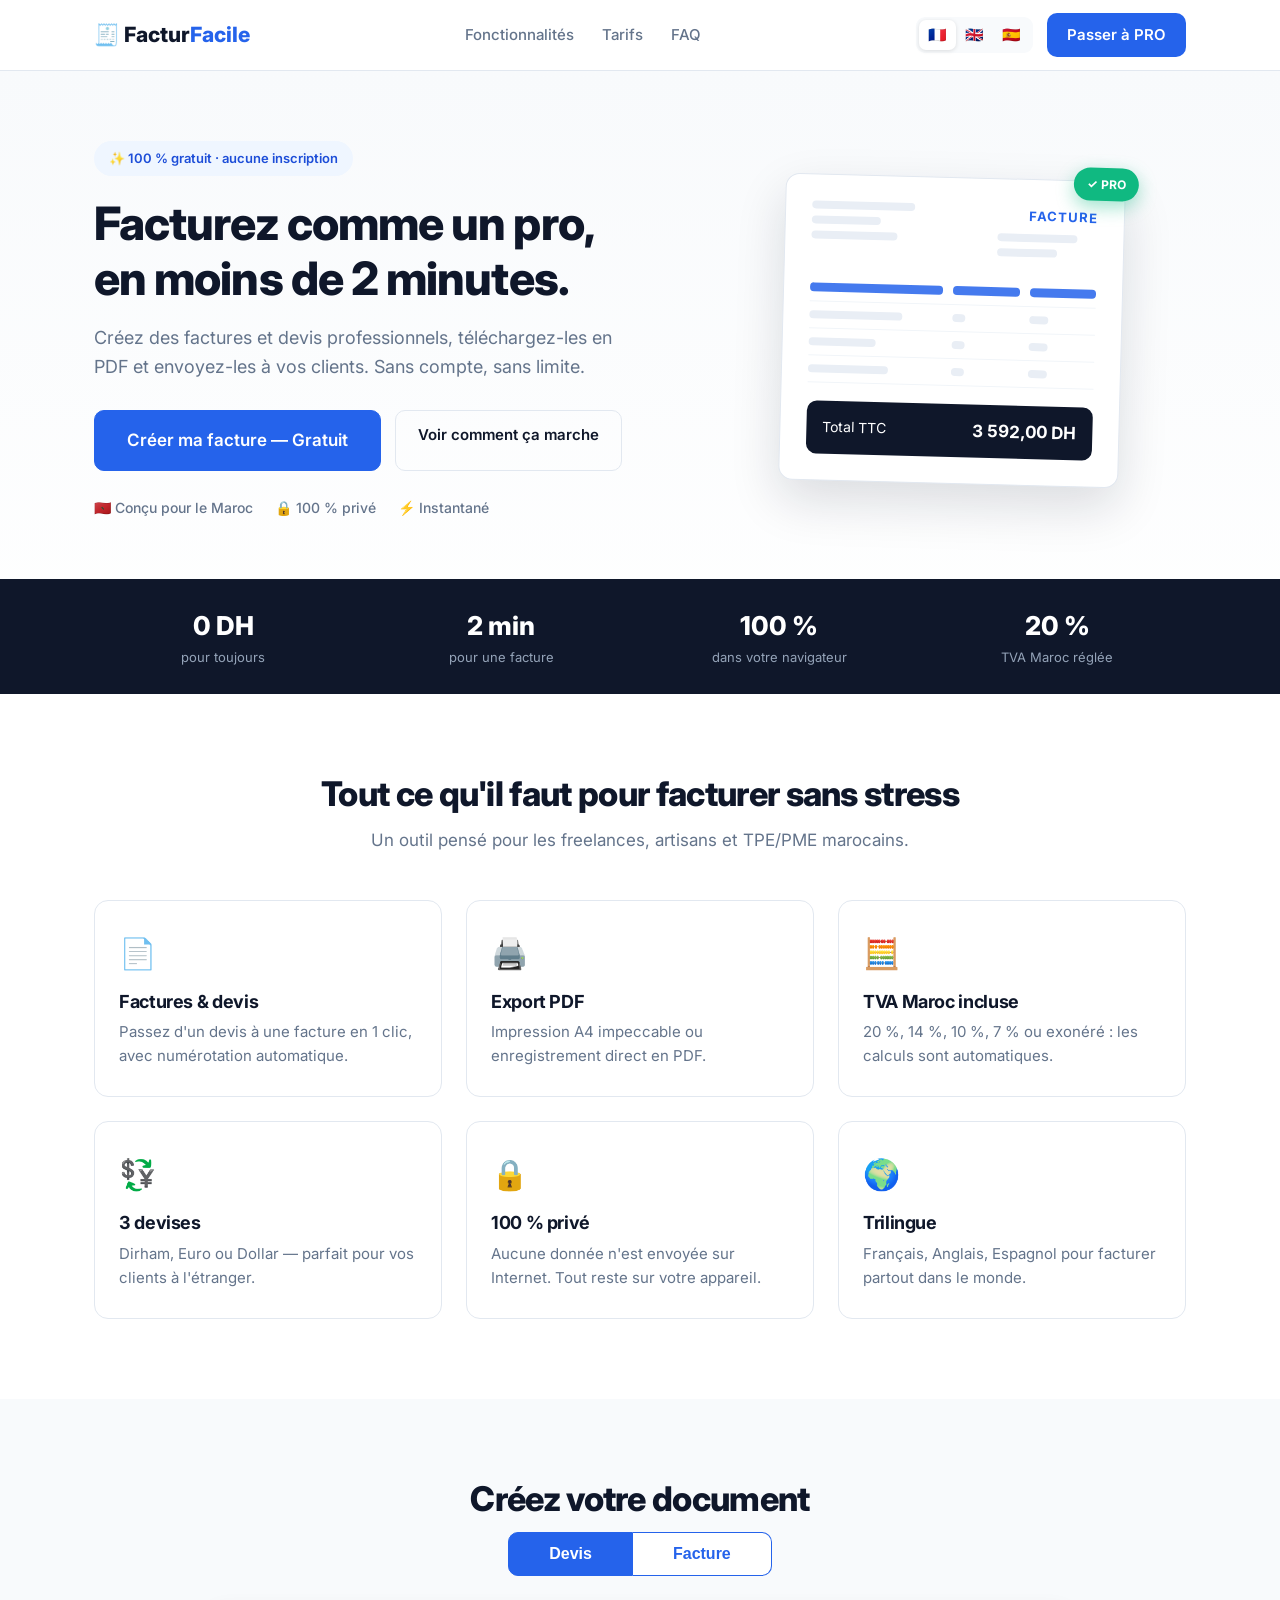
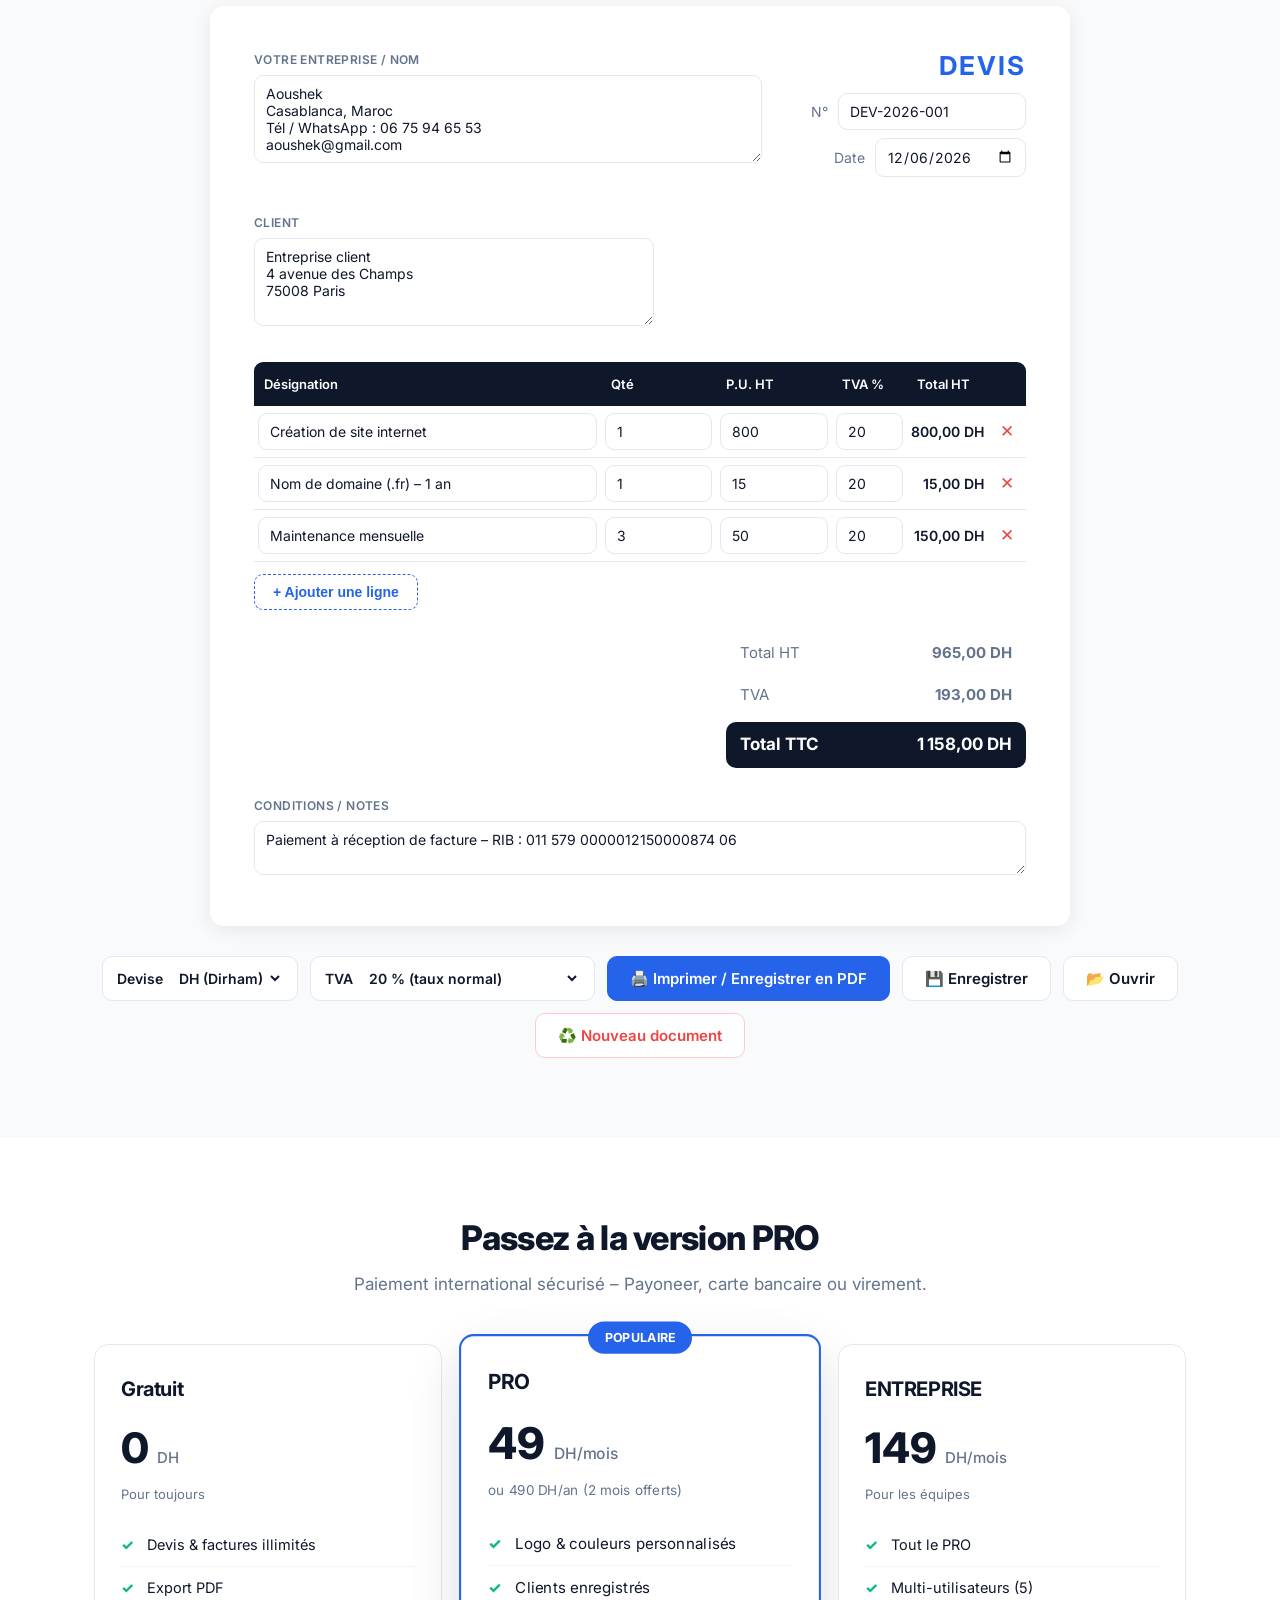
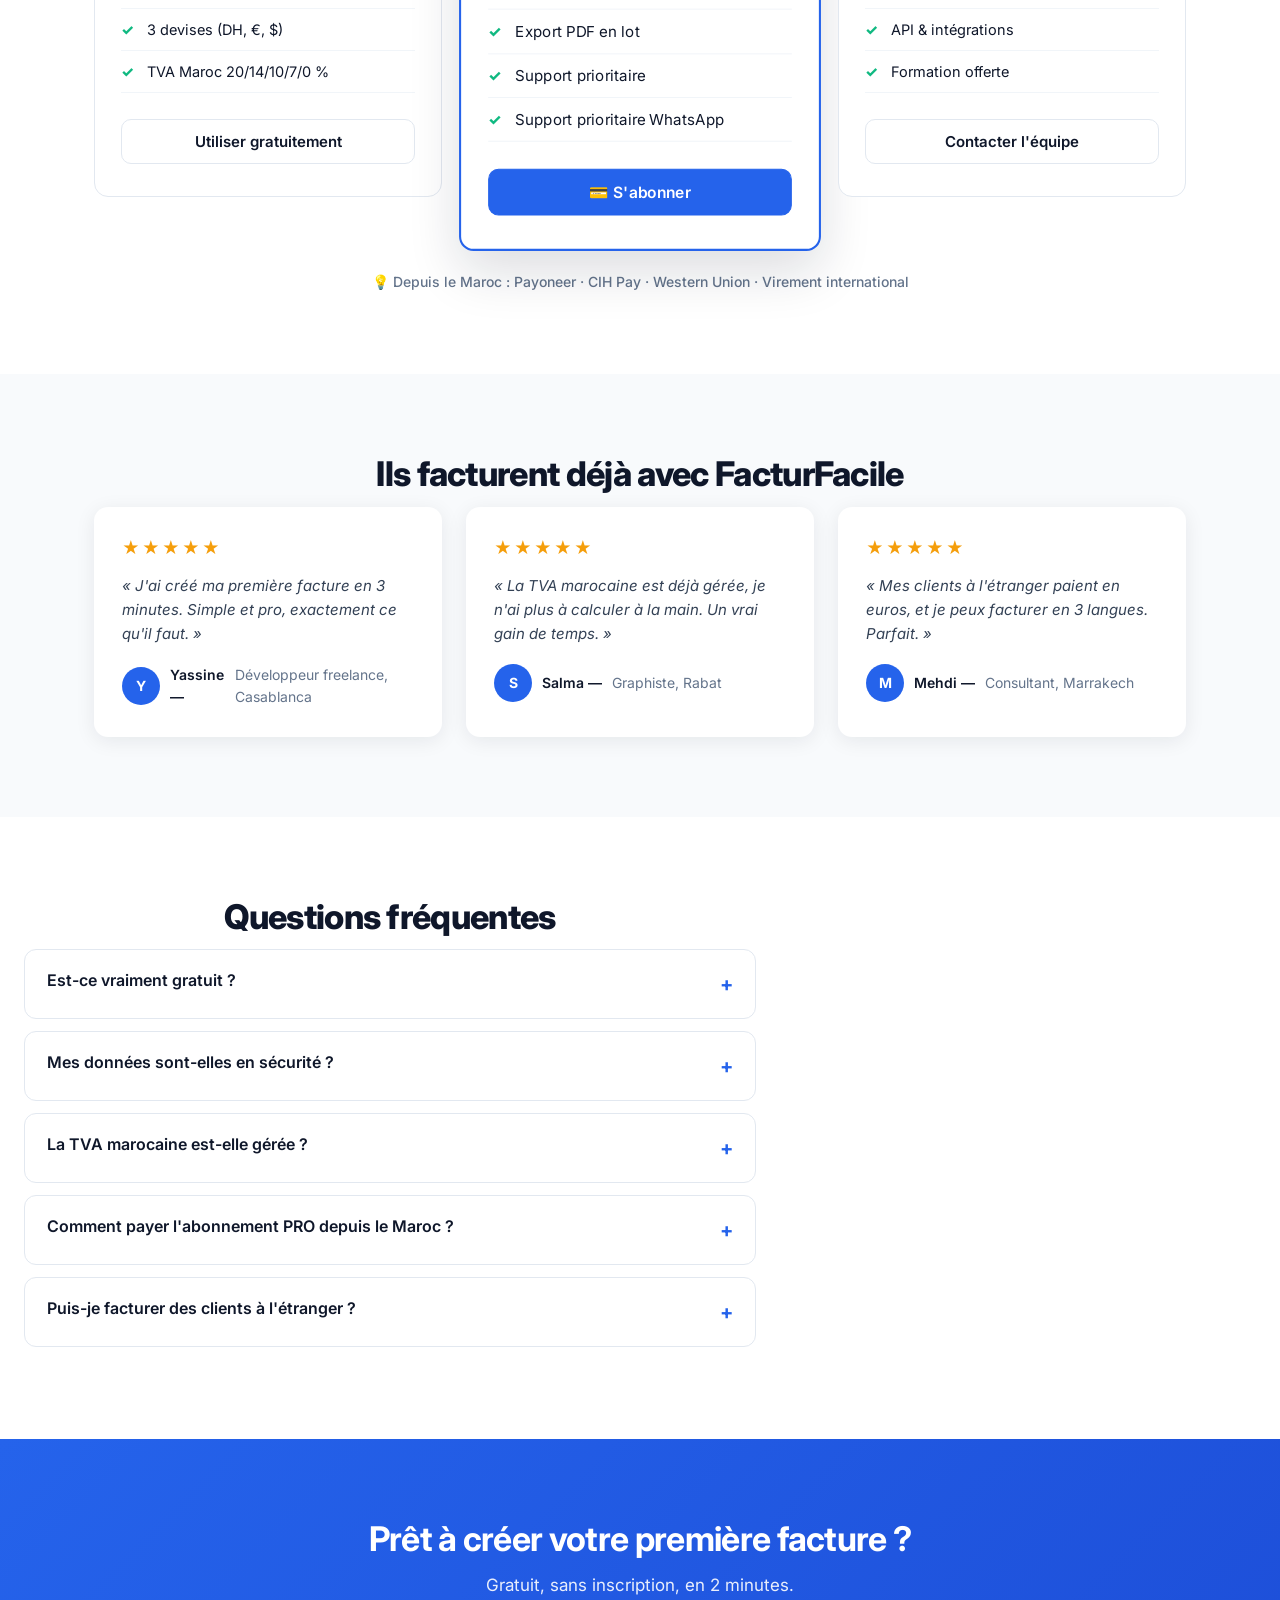
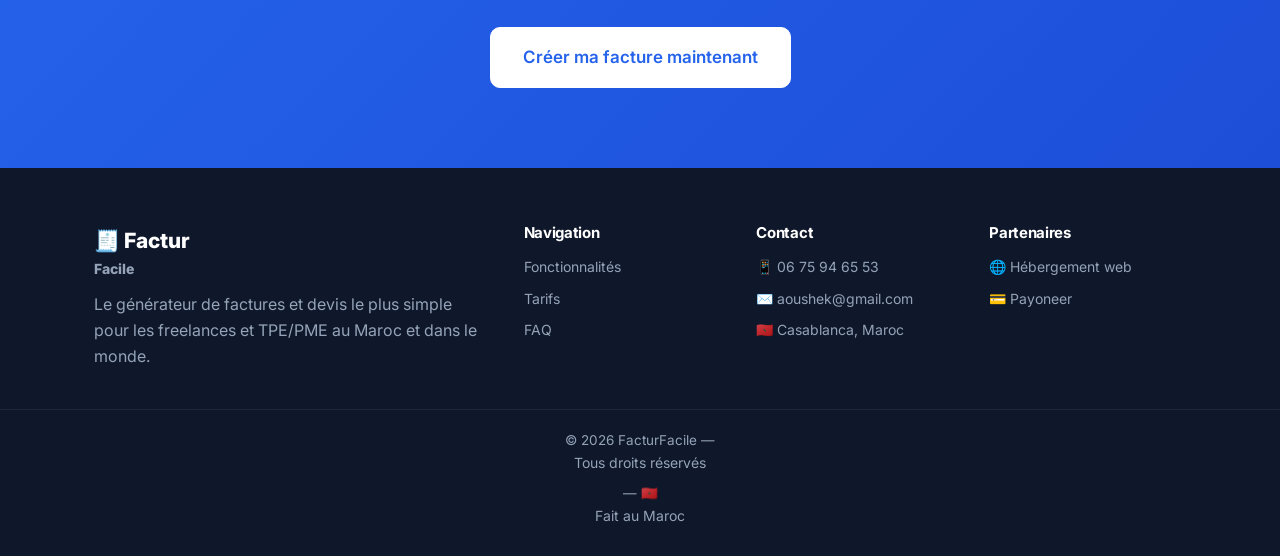
==== commit d5dcc3ff: "Retour a la version professionnelle (landing page moderne)" ====
--- a/index.html
+++ b/index.html
@@ -3,183 +3,308 @@
 <head>
   <meta charset="UTF-8">
   <meta name="viewport" content="width=device-width, initial-scale=1.0">
-  <title>FacturFacile – Générateur gratuit de devis et factures | Free invoice maker</title>
-  <meta name="description" content="Créez et imprimez vos devis et factures gratuitement. Create professional invoices online, free.">
+  <title>FacturFacile – Générateur de factures & devis professionnel | Free invoice maker</title>
+  <meta name="description" content="Créez des factures et devis professionnels en 2 minutes. Gratuit, sans inscription. Free online invoice generator.">
+  <link rel="preconnect" href="https://fonts.googleapis.com">
+  <link rel="preconnect" href="https://fonts.gstatic.com" crossorigin>
+  <link href="https://fonts.googleapis.com/css2?family=Inter:wght@400;500;600;700;800&display=swap" rel="stylesheet">
   <link rel="stylesheet" href="style.css">
 </head>
 <body>
 
+  <!-- ============ HEADER ============ -->
   <header class="site-header no-print">
     <div class="container header-inner">
-      <div class="logo">🧾 Factur<span>Facile</span></div>
-      <nav>
+      <a href="#" class="logo">🧾 Factur<span>Facile</span></a>
+      <nav class="main-nav">
+        <a href="#features" data-i18n="nav.features">Fonctionnalités</a>
+        <a href="#pricing" data-i18n="nav.pricing">Tarifs</a>
+        <a href="#faq" data-i18n="nav.faq">FAQ</a>
+      </nav>
+      <div class="header-actions">
         <div class="lang-switch">
-          <button id="langFr" class="active" onclick="setLang('fr')">🇫🇷 FR</button>
-          <button id="langEn" onclick="setLang('en')">🇬🇧 EN</button>
-          <button id="langEs" onclick="setLang('es')">🇪🇸 ES</button>
-        </div>
-        <a href="#pricing" class="btn-cta" data-i18n="nav.pro">Passer à la version PRO</a>
-      </nav>
+          <button id="langFr" class="active" onclick="setLang('fr')">🇫🇷</button>
+          <button id="langEn" onclick="setLang('en')">🇬🇧</button>
+          <button id="langEs" onclick="setLang('es')">🇪🇸</button>
+        </div>
+        <a href="#pricing" class="btn-cta" data-i18n="nav.pro">Passer à PRO</a>
+      </div>
     </div>
   </header>
 
-  <main class="container">
-
+  <main>
+
+    <!-- ============ HERO ============ -->
     <section class="hero no-print">
-      <h1 data-i18n="hero.title">Créez vos devis et factures en 2 minutes</h1>
-      <p data-i18n="hero.sub">Gratuit, sans inscription, tout reste dans votre navigateur.</p>
-      <div class="type-switch">
-        <button id="btnDevis" class="active" onclick="setType('devis')" data-i18n="type.devis">Devis</button>
-        <button id="btnFacture" onclick="setType('facture')" data-i18n="type.facture">Facture</button>
-      </div>
-    </section>
-
-    <!-- ===== ZONE MODIFIABLE ===== -->
-    <section class="paper" id="document">
-
-      <div class="doc-head">
-        <div class="block sender">
-          <label data-i18n="doc.you">Votre entreprise / nom</label>
-          <textarea id="expediteur" rows="4">Jean Dupont
-12 rue de la Paix
-Casablanca
+      <div class="container hero-grid">
+        <div class="hero-text">
+          <div class="hero-badge" data-i18n="hero.badge">✨ 100 % gratuit · aucune inscription</div>
+          <h1 data-i18n="hero.title">Facturez comme un pro,<br>en moins de 2 minutes.</h1>
+          <p data-i18n="hero.sub">Créez des factures et devis professionnels, téléchargez-les en PDF et envoyez-les à vos clients. Sans compte, sans limite.</p>
+          <div class="hero-buttons">
+            <a href="#app" class="btn primary big" data-i18n="hero.cta1">Créer ma facture — Gratuit</a>
+            <a href="#features" class="btn ghost" data-i18n="hero.cta2">Voir comment ça marche</a>
+          </div>
+          <ul class="hero-trust">
+            <li data-i18n="trust.s1">🇲🇦 Conçu pour le Maroc</li>
+            <li data-i18n="trust.s2">🔒 100 % privé</li>
+            <li data-i18n="trust.s3">⚡ Instantané</li>
+          </ul>
+        </div>
+
+        <div class="hero-visual">
+          <!-- Miniature de document générée en CSS (aucune image) -->
+          <div class="mini-doc">
+            <div class="mini-head">
+              <div class="mini-lines">
+                <span class="l w60"></span><span class="l w40"></span><span class="l w50"></span>
+              </div>
+              <div class="mini-num">
+                <strong>FACTURE</strong>
+                <span class="l w80"></span>
+                <span class="l w60"></span>
+              </div>
+            </div>
+            <div class="mini-table">
+              <div class="mini-row head"><span></span><span></span><span></span></div>
+              <div class="mini-row"><span class="l w70"></span><span class="l w20"></span><span class="l w30"></span></div>
+              <div class="mini-row"><span class="l w50"></span><span class="l w20"></span><span class="l w30"></span></div>
+              <div class="mini-row"><span class="l w60"></span><span class="l w20"></span><span class="l w30"></span></div>
+            </div>
+            <div class="mini-total">
+              <span data-i18n="mini.ttc">Total TTC</span>
+              <strong>3 592,00 DH</strong>
+            </div>
+            <div class="mini-stamp">✓ PRO</div>
+          </div>
+        </div>
+      </div>
+
+      <!-- Bandeau chiffres -->
+      <div class="stats-bar">
+        <div class="container stats-inner">
+          <div><strong>0 DH</strong><span data-i18n="stat.1">pour toujours</span></div>
+          <div><strong>2 min</strong><span data-i18n="stat.2">pour une facture</span></div>
+          <div><strong>100 %</strong><span data-i18n="stat.3">dans votre navigateur</span></div>
+          <div><strong>20 %</strong><span data-i18n="stat.4">TVA Maroc réglée</span></div>
+        </div>
+      </div>
+    </section>
+
+    <!-- ============ FONCTIONNALITÉS ============ -->
+    <section class="features no-print" id="features">
+      <div class="container">
+        <h2 class="section-title" data-i18n="feat.title">Tout ce qu'il faut pour facturer sans stress</h2>
+        <p class="section-sub" data-i18n="feat.sub">Un outil pensé pour les freelances, artisans et TPE/PME marocains.</p>
+
+        <div class="feature-grid">
+          <div class="feature"><div class="f-ico">📄</div><h3 data-i18n="feat.1.t">Factures & devis</h3><p data-i18n="feat.1.d">Passez d'un devis à une facture en 1 clic, avec numérotation automatique.</p></div>
+          <div class="feature"><div class="f-ico">🖨️</div><h3 data-i18n="feat.2.t">Export PDF</h3><p data-i18n="feat.2.d">Impression A4 impeccable ou enregistrement direct en PDF.</p></div>
+          <div class="feature"><div class="f-ico">🧮</div><h3 data-i18n="feat.3.t">TVA Maroc incluse</h3><p data-i18n="feat.3.d">20 %, 14 %, 10 %, 7 % ou exonéré : les calculs sont automatiques.</p></div>
+          <div class="feature"><div class="f-ico">💱</div><h3 data-i18n="feat.4.t">3 devises</h3><p data-i18n="feat.4.d">Dirham, Euro ou Dollar — parfait pour vos clients à l'étranger.</p></div>
+          <div class="feature"><div class="f-ico">🔒</div><h3 data-i18n="feat.5.t">100 % privé</h3><p data-i18n="feat.5.d">Aucune donnée n'est envoyée sur Internet. Tout reste sur votre appareil.</p></div>
+          <div class="feature"><div class="f-ico">🌍</div><h3 data-i18n="feat.6.t">Trilingue</h3><p data-i18n="feat.6.d">Français, Anglais, Espagnol pour facturer partout dans le monde.</p></div>
+        </div>
+      </div>
+    </section>
+
+    <!-- ============ APPLICATION ============ -->
+    <section class="app-section" id="app">
+      <div class="container">
+        <h2 class="section-title no-print" data-i18n="app.title">Créez votre document</h2>
+
+        <div class="type-switch no-print">
+          <button id="btnDevis" class="active" onclick="setType('devis')" data-i18n="type.devis">Devis</button>
+          <button id="btnFacture" onclick="setType('facture')" data-i18n="type.facture">Facture</button>
+        </div>
+
+        <!-- ===== DOCUMENT MODIFIABLE ===== -->
+        <section class="paper" id="document">
+          <div class="doc-head">
+            <div class="block sender">
+              <label data-i18n="doc.you">Votre entreprise / nom</label>
+              <textarea id="expediteur" rows="4">Aoushek
+Casablanca, Maroc
 Tél / WhatsApp : 06 75 94 65 53
 aoushek@gmail.com</textarea>
-        </div>
-
-        <div class="block doctype">
-          <h2 id="docTitle">DEVIS</h2>
-          <p><span data-i18n="doc.num">N°</span> <input id="numero" type="text" value="DEV-2026-001" size="14"></p>
-          <p><span data-i18n="doc.date">Date</span> <input id="date" type="date"></p>
-        </div>
-      </div>
-
-      <div class="block client">
-        <label data-i18n="doc.client">Client</label>
-        <textarea id="client" rows="4">Entreprise client
+            </div>
+            <div class="block doctype">
+              <h2 id="docTitle">DEVIS</h2>
+              <p><span data-i18n="doc.num">N°</span> <input id="numero" type="text" value="DEV-2026-001" size="14"></p>
+              <p><span data-i18n="doc.date">Date</span> <input id="date" type="date"></p>
+            </div>
+          </div>
+
+          <div class="block client">
+            <label data-i18n="doc.client">Client</label>
+            <textarea id="client" rows="4">Entreprise client
 4 avenue des Champs
 75008 Paris</textarea>
-      </div>
-
-      <table class="lines">
-        <thead>
-          <tr>
-            <th data-i18n="col.desc">Désignation</th>
-            <th data-i18n="col.qty">Qté</th>
-            <th data-i18n="col.pu">P.U. HT</th>
-            <th data-i18n="col.tva">TVA %</th>
-            <th data-i18n="col.total">Total HT</th>
-            <th class="no-print"></th>
-          </tr>
-        </thead>
-        <tbody id="linesBody"></tbody>
-      </table>
-      <button class="add-line no-print" onclick="addLine()" data-i18n="lines.add">+ Ajouter une ligne</button>
-
-      <div class="totals">
-        <div class="row"><span data-i18n="tot.ht">Total HT</span><strong id="totalHT">0,00 DH</strong></div>
-        <div class="row"><span>TVA</span><strong id="totalTVA">0,00 DH</strong></div>
-        <div class="row grand"><span data-i18n="tot.ttc">Total TTC</span><strong id="totalTTC">0,00 DH</strong></div>
-      </div>
-
-      <div class="block notes">
-        <label data-i18n="doc.notes">Conditions / notes</label>
-        <textarea id="notes" rows="2">Paiement à réception de facture – RIB : 011 579 0000012150000874 06</textarea>
-      </div>
-    </section>
-    <!-- ===== FIN ZONE MODIFIABLE ===== -->
-
-    <section class="actions no-print">
-      <label class="currency-box"><span data-i18n="act.currency">Devise</span>
-        <select id="currency" onchange="setCurrency(this.value)">
-          <option value="DH" selected>DH (Dirham – Maroc)</option>
-          <option value="€">€ (Euro)</option>
-          <option value="$">$ (Dollar)</option>
-        </select>
-      </label>
-      <label class="currency-box"><span data-i18n="act.tva">TVA</span>
-        <select id="tvaRate" onchange="setTvaAll(this.value)">
-          <option value="20" selected data-i18n="tva.20">20 % (taux normal)</option>
-          <option value="14" data-i18n="tva.14">14 % (taux intermédiaire)</option>
-          <option value="10" data-i18n="tva.10">10 % (taux réduit)</option>
-          <option value="7" data-i18n="tva.7">7 % (taux réduit)</option>
-          <option value="0" data-i18n="tva.0">0 % – Exonéré / hors Maroc</option>
-        </select>
-      </label>
-      <button class="btn primary" onclick="window.print()" data-i18n="act.print">🖨️ Imprimer / Enregistrer en PDF</button>
-      <button class="btn" onclick="saveLocal()" data-i18n="act.save">💾 Enregistrer</button>
-      <button class="btn" onclick="loadLocal()" data-i18n="act.open">📂 Ouvrir</button>
-      <button class="btn danger" onclick="resetDoc()" data-i18n="act.reset">♻️ Nouveau document</button>
-    </section>
-
-    <!-- ===== SECTION TARIFS (monétisation) ===== -->
+          </div>
+
+          <table class="lines">
+            <thead>
+              <tr>
+                <th data-i18n="col.desc">Désignation</th>
+                <th data-i18n="col.qty">Qté</th>
+                <th data-i18n="col.pu">P.U. HT</th>
+                <th data-i18n="col.tva">TVA %</th>
+                <th data-i18n="col.total">Total HT</th>
+                <th class="no-print"></th>
+              </tr>
+            </thead>
+            <tbody id="linesBody"></tbody>
+          </table>
+          <button class="add-line no-print" onclick="addLine()" data-i18n="lines.add">+ Ajouter une ligne</button>
+
+          <div class="totals">
+            <div class="row"><span data-i18n="tot.ht">Total HT</span><strong id="totalHT">0,00 DH</strong></div>
+            <div class="row"><span>TVA</span><strong id="totalTVA">0,00 DH</strong></div>
+            <div class="row grand"><span data-i18n="tot.ttc">Total TTC</span><strong id="totalTTC">0,00 DH</strong></div>
+          </div>
+
+          <div class="block notes">
+            <label data-i18n="doc.notes">Conditions / notes</label>
+            <textarea id="notes" rows="2">Paiement à réception de facture – RIB : 011 579 0000012150000874 06</textarea>
+          </div>
+        </section>
+        <!-- ===== FIN DOCUMENT ===== -->
+
+        <div class="actions no-print">
+          <label class="select-box"><span data-i18n="act.currency">Devise</span>
+            <select id="currency" onchange="setCurrency(this.value)">
+              <option value="DH" selected>DH (Dirham)</option>
+              <option value="€">€ (Euro)</option>
+              <option value="$">$ (Dollar)</option>
+            </select>
+          </label>
+          <label class="select-box"><span data-i18n="act.tva">TVA</span>
+            <select id="tvaRate" onchange="setTvaAll(this.value)">
+              <option value="20" selected data-i18n="tva.20">20 % (normal)</option>
+              <option value="14" data-i18n="tva.14">14 %</option>
+              <option value="10" data-i18n="tva.10">10 %</option>
+              <option value="7" data-i18n="tva.7">7 %</option>
+              <option value="0" data-i18n="tva.0">0 % – Exonéré</option>
+            </select>
+          </label>
+          <button class="btn primary" onclick="window.print()" data-i18n="act.print">🖨️ PDF / Imprimer</button>
+          <button class="btn" onclick="saveLocal()" data-i18n="act.save">💾 Enregistrer</button>
+          <button class="btn" onclick="loadLocal()" data-i18n="act.open">📂 Ouvrir</button>
+          <button class="btn danger" onclick="resetDoc()" data-i18n="act.reset">♻️ Nouveau</button>
+        </div>
+      </div>
+    </section>
+
+    <!-- ============ TARIFS ============ -->
     <section class="pricing no-print" id="pricing">
-      <h2 data-i18n="price.title">Passez à la version PRO</h2>
-      <p class="price-sub" data-i18n="price.sub">Paiement simple et encaissement réel au Maroc 🇲🇦</p>
-
-      <div class="price-cards">
-        <div class="card">
-          <h3 data-i18n="price.free.name">Gratuit</h3>
-          <div class="amount">0</div>
-          <ul>
-            <li data-i18n="price.f1">Devis & factures illimités</li>
-            <li data-i18n="price.f2">Export PDF</li>
-            <li data-i18n="price.f3">3 devises (DH, €, $)</li>
-          </ul>
-          <button class="btn" onclick="document.getElementById('document').scrollIntoView()" data-i18n="price.free.btn">Utiliser gratuitement</button>
-        </div>
-
-        <div class="card featured">
-          <div class="badge" data-i18n="price.badge">POPULAIRE</div>
-          <h3>PRO</h3>
-          <div class="amount">49 DH<small data-i18n="price.month">/mois</small></div>
-          <ul>
-            <li data-i18n="price.p1">Logo & couleurs personnalisés</li>
-            <li data-i18n="price.p2">Clients enregistrés</li>
-            <li data-i18n="price.p3">Export PDF en lot</li>
-            <li data-i18n="price.p4">Support prioritaire</li>
-          </ul>
-          <button class="btn primary" onclick="openPay()">💳 <span data-i18n="price.pro.btn">Payer maintenant</span></button>
-        </div>
-
-        <div class="card">
-          <h3>ENTREPRISE</h3>
-          <div class="amount">149 DH<small data-i18n="price.month">/mois</small></div>
-          <ul>
-            <li data-i18n="price.b1">Tout le PRO</li>
-            <li data-i18n="price.b2">Multi-utilisateurs (5)</li>
-            <li data-i18n="price.b3">API & intégrations</li>
-          </ul>
-          <button class="btn" onclick="openPay()" data-i18n="price.ent.btn">Contacter l'équipe</button>
-        </div>
-      </div>
-      <p class="pay-note" data-i18n="price.note">✅ Encaissement garanti au Maroc : CIH/Attijariwafa · Cashplus · Payoneer · Wafacash</p>
-    </section>
-
-    <section class="help no-print" id="aide">
-      <h2 data-i18n="help.title">Comment ça marche ?</h2>
-      <ol>
-        <li data-i18n="help.s1">Remplissez vos informations et celles du client.</li>
-        <li data-i18n="help.s2">Ajoutez vos lignes (désignation, quantité, prix).</li>
-        <li data-i18n="help.s3">Cliquez sur « Imprimer », puis choisissez « Enregistrer en PDF ».</li>
-        <li data-i18n="help.s4">Envoyez le PDF à votre client. C'est prêt !</li>
-      </ol>
-      <p class="info" data-i18n="help.info">ℹ️ Aucune donnée n'est envoyée sur Internet : tout est stocké dans votre navigateur.</p>
+      <div class="container">
+        <h2 class="section-title" data-i18n="price.title">Un prix simple et honnête</h2>
+        <p class="section-sub" data-i18n="price.sub">Commencez gratuitement. Passez au PRO quand vous êtes prêt. Paiement et encaissement 100 % au Maroc 🇲🇦</p>
+
+        <div class="price-cards">
+          <div class="card">
+            <h3 data-i18n="price.free.name">Gratuit</h3>
+            <div class="amount">0 <small>DH</small></div>
+            <p class="card-note" data-i18n="price.free.note">Pour toujours</p>
+            <ul>
+              <li data-i18n="price.f1">Devis & factures illimités</li>
+              <li data-i18n="price.f2">Export PDF</li>
+              <li data-i18n="price.f3">3 devises (DH, €, $)</li>
+              <li data-i18n="price.f4">TVA Maroc 20/14/10/7/0 %</li>
+            </ul>
+            <button class="btn" onclick="document.getElementById('app').scrollIntoView()" data-i18n="price.free.btn">Commencer gratuitement</button>
+          </div>
+
+          <div class="card featured">
+            <div class="badge" data-i18n="price.badge">⭐ LE PLUS CHOISI</div>
+            <h3>PRO</h3>
+            <div class="amount">49 <small>DH/mois</small></div>
+            <p class="card-note" data-i18n="price.pro.note">ou 490 DH/an (2 mois offerts)</p>
+            <ul>
+              <li data-i18n="price.p1">Tout le plan Gratuit</li>
+              <li data-i18n="price.p2">Logo & couleurs de votre marque</li>
+              <li data-i18n="price.p3">Clients enregistrés (gain de temps)</li>
+              <li data-i18n="price.p4">Export PDF en lot</li>
+              <li data-i18n="price.p5">Support prioritaire WhatsApp</li>
+            </ul>
+            <button class="btn primary" onclick="openPay()">💳 <span data-i18n="price.pro.btn">Payer maintenant</span></button>
+          </div>
+
+          <div class="card">
+            <h3>ENTREPRISE</h3>
+            <div class="amount">149 <small>DH/mois</small></div>
+            <p class="card-note" data-i18n="price.ent.note">Pour les équipes</p>
+            <ul>
+              <li data-i18n="price.b1">Tout le PRO</li>
+              <li data-i18n="price.b2">Jusqu'à 5 utilisateurs</li>
+              <li data-i18n="price.b3">Factures récurrentes</li>
+              <li data-i18n="price.b4">Formation offerte</li>
+            </ul>
+            <button class="btn" onclick="openPay()" data-i18n="price.ent.btn">Nous contacter</button>
+          </div>
+        </div>
+        <p class="pay-note" data-i18n="price.note">✅ Encaissement au Maroc : virement BMCE · Cashplus · Wafacash · Payoneer (international)</p>
+      </div>
+    </section>
+
+    <!-- ============ TÉMOIGNAGES ============ -->
+    <section class="testimonials no-print">
+      <div class="container">
+        <h2 class="section-title" data-i18n="test.title">Ils facturent déjà avec FacturFacile</h2>
+        <div class="testi-grid">
+          <div class="testi">
+            <div class="stars">★★★★★</div>
+            <p data-i18n="test.1">« J'ai créé ma première facture en 3 minutes. Simple et pro, exactement ce qu'il faut. »</p>
+            <div class="testi-author"><span class="avatar">Y</span> Yassine — <em data-i18n="test.1r">Développeur freelance, Casablanca</em></div>
+          </div>
+          <div class="testi">
+            <div class="stars">★★★★★</div>
+            <p data-i18n="test.2">« La TVA marocaine est déjà gérée, je n'ai plus à calculer à la main. Un vrai gain de temps. »</p>
+            <div class="testi-author"><span class="avatar">S</span> Salma — <em data-i18n="test.2r">Graphiste, Rabat</em></div>
+          </div>
+          <div class="testi">
+            <div class="stars">★★★★★</div>
+            <p data-i18n="test.3">« Mes clients à l'étranger paient en euros, et je peux facturer en 3 langues. Parfait. »</p>
+            <div class="testi-author"><span class="avatar">M</span> Mehdi — <em data-i18n="test.3r">Consultant, Marrakech</em></div>
+          </div>
+        </div>
+      </div>
+    </section>
+
+    <!-- ============ FAQ ============ -->
+    <section class="faq no-print" id="faq">
+      <div class="container">
+        <h2 class="section-title" data-i18n="faq.title">Questions fréquentes</h2>
+        <details><summary data-i18n="faq.q1">Est-ce vraiment gratuit ?</summary><p data-i18n="faq.a1">Oui. Le plan Gratuit est illimité et sans inscription. Vous ne payez que si vous voulez les options PRO.</p></details>
+        <details><summary data-i18n="faq.q2">Mes données sont-elles en sécurité ?</summary><p data-i18n="faq.a2">Absolument. Tout est calculé dans votre navigateur : aucune donnée n'est envoyée sur Internet.</p></details>
+        <details><summary data-i18n="faq.q3">La TVA marocaine est-elle gérée ?</summary><p data-i18n="faq.a3">Oui, les taux 20 %, 14 %, 10 %, 7 % et l'exonération 0 % (export) sont pris en charge automatiquement.</p></details>
+        <details><summary data-i18n="faq.q4">Comment payer l'abonnement PRO depuis le Maroc ?</summary><p data-i18n="faq.a4">Par virement BMCE, Cashplus ou Wafacash pour les clients locaux, et par Payoneer pour l'international.</p></details>
+        <details><summary data-i18n="faq.q5">Puis-je facturer des clients à l'étranger ?</summary><p data-i18n="faq.a5">Oui : choisissez la devise € ou $, la TVA 0 % (exonération export) et la langue de votre client.</p></details>
+      </div>
+    </section>
+
+    <!-- ============ CTA FINAL ============ -->
+    <section class="final-cta no-print">
+      <div class="container">
+        <h2 data-i18n="cta.title">Prêt à créer votre première facture ?</h2>
+        <p data-i18n="cta.sub">Gratuit, sans inscription, en 2 minutes.</p>
+        <a href="#app" class="btn primary big" data-i18n="cta.btn">Créer ma facture maintenant</a>
+      </div>
     </section>
 
   </main>
 
-  <!-- ===== MODALE DE PAIEMENT (encaissement Maroc) ===== -->
+  <!-- ============ MODALE DE PAIEMENT ============ -->
   <div class="pay-overlay no-print" id="payModal" onclick="if(event.target===this)closePay()">
     <div class="pay-box">
       <button class="pay-close" onclick="closePay()">✕</button>
-      <h3 id="payTitle">💳 <span data-i18n="pay.title">Choisissez votre moyen de paiement</span></h3>
+      <h3>💳 <span data-i18n="pay.title">Choisissez votre moyen de paiement</span></h3>
 
       <div class="pay-method">
         <div class="pay-icon">🏦</div>
         <div>
           <strong data-i18n="pay.m1">Virement bancaire (Maroc)</strong>
-          <p><span data-i18n="pay.m1d">Envoyez le montant sur le RIB suivant, puis envoyez la preuve :</span></p>
+          <p data-i18n="pay.m1d">Envoyez le montant sur le RIB suivant, puis envoyez la preuve :</p>
           <code id="ribDisplay">BMCE Bank of Africa – RIB : 011 579 0000012150000874 06</code>
           <button class="mini-btn" onclick="copyText('011579000001215000087406')" data-i18n="pay.copy">📋 Copier le RIB</button>
         </div>
@@ -196,15 +321,14 @@
       <div class="pay-method">
         <div class="pay-icon">🌐</div>
         <div>
-          <strong data-i18n="pay.m3">Payoneer (pour les clients internationaux)</strong>
-          <p data-i18n="pay.m3d">Les clients hors Maroc paient par Payoneer – l'argent arrive sur votre compte Payoneer, retrait au Maroc.</p>
+          <strong data-i18n="pay.m3">Payoneer (clients internationaux)</strong>
+          <p data-i18n="pay.m3d">Les clients hors Maroc paient par Payoneer, l'argent arrive sur votre compte, retrait au Maroc.</p>
           <a class="mini-btn" href="https://www.payoneer.com/register/" target="_blank" rel="noopener" data-i18n="pay.m3b">Ouvrir un compte Payoneer</a>
         </div>
       </div>
 
       <div class="pay-contact">
         <p data-i18n="pay.contact">📩 Une fois le paiement effectué, envoyez la preuve :</p>
-        <!-- ✏️ Numéro WhatsApp du vendeur -->
         <a class="btn primary" id="waLink" href="https://wa.me/212675946553" target="_blank" rel="noopener">📱 WhatsApp</a>
         <a class="btn" href="mailto:aoushek@gmail.com?subject=Paiement%20PRO%20FacturFacile" data-i18n="pay.mail">✉️ E-mail</a>
       </div>
@@ -212,15 +336,33 @@
     </div>
   </div>
 
+  <!-- ============ FOOTER ============ -->
   <footer class="site-footer no-print">
-    <div class="container">
-      <p class="footer-links">
-        <!-- 💰 MONÉTISATION : remplacez ces liens par VOS liens d'affiliation -->
+    <div class="container footer-grid">
+      <div>
+        <div class="logo">🧾 Factur<span>Facile</span></div>
+        <p data-i18n="footer.about">Le générateur de factures et devis le plus simple pour les freelances et TPE/PME au Maroc et dans le monde.</p>
+      </div>
+      <div>
+        <h4 data-i18n="footer.nav">Navigation</h4>
+        <a href="#features" data-i18n="nav.features">Fonctionnalités</a>
+        <a href="#pricing" data-i18n="nav.pricing">Tarifs</a>
+        <a href="#faq" data-i18n="nav.faq">FAQ</a>
+      </div>
+      <div>
+        <h4 data-i18n="footer.contact">Contact</h4>
+        <a href="https://wa.me/212675946553" target="_blank" rel="noopener">📱 06 75 94 65 53</a>
+        <a href="mailto:aoushek@gmail.com">✉️ aoushek@gmail.com</a>
+        <span>🇲🇦 Casablanca, Maroc</span>
+      </div>
+      <div>
+        <h4 data-i18n="footer.partners">Partenaires</h4>
         <a href="https://www.hostinger.com/" rel="sponsored nofollow noopener" target="_blank">🌐 Hébergement web</a>
-        <a href="https://www.gandi.net/" rel="sponsored nofollow noopener" target="_blank">🔗 Nom de domaine</a>
         <a href="https://www.payoneer.com/" rel="sponsored nofollow noopener" target="_blank">💳 Payoneer</a>
-      </p>
-      <p>© 2026 FacturFacile – Free invoice & quote maker – Maroc 🇲🇦</p>
+      </div>
+    </div>
+    <div class="footer-bottom">
+      <p>© 2026 FacturFacile — <span data-i18n="footer.rights">Tous droits réservés</span> — 🇲🇦 <span data-i18n="footer.made">Fait au Maroc</span></p>
     </div>
   </footer>
 
--- a/style.css
+++ b/style.css
@@ -1,347 +1,344 @@
-* { box-sizing: border-box; }
+/* =====================================================
+   FacturFacile — Design professionnel
+   ===================================================== */
+
+* { margin: 0; padding: 0; box-sizing: border-box; }
 
 :root {
   --blue: #2563eb;
-  --blue-dark: #1e40af;
-  --green: #16a34a;
-  --red: #dc2626;
-  --grey: #f3f4f6;
-  --text: #1f2937;
-}
+  --blue-dark: #1d4ed8;
+  --blue-light: #eff6ff;
+  --green: #10b981;
+  --red: #ef4444;
+  --dark: #0f172a;
+  --grey: #64748b;
+  --grey-light: #f8fafc;
+  --border: #e2e8f0;
+  --radius: 14px;
+  --shadow: 0 4px 20px rgba(15, 23, 42, .08);
+  --shadow-lg: 0 20px 50px rgba(15, 23, 42, .14);
+}
+
+html { scroll-behavior: smooth; }
 
 body {
-  margin: 0;
-  font-family: "Segoe UI", Arial, sans-serif;
-  color: var(--text);
-  background: var(--grey);
-}
-
-.container { max-width: 900px; margin: 0 auto; padding: 0 16px; }
-
-/* ---------- Header ---------- */
+  font-family: 'Inter', -apple-system, 'Segoe UI', sans-serif;
+  color: var(--dark);
+  background: #fff;
+  line-height: 1.6;
+  -webkit-font-smoothing: antialiased;
+}
+
+.container { max-width: 1140px; margin: 0 auto; padding: 0 24px; }
+h1, h2, h3, h4 { line-height: 1.2; letter-spacing: -.02em; }
+
+/* ============ HEADER ============ */
 .site-header {
-  background: #fff;
-  border-bottom: 1px solid #e5e7eb;
-  position: sticky;
-  top: 0;
-  z-index: 10;
-}
-.header-inner {
-  display: flex;
-  justify-content: space-between;
-  align-items: center;
-  height: 60px;
-}
-.logo { font-size: 22px; font-weight: bold; }
+  position: sticky; top: 0; z-index: 50;
+  background: rgba(255,255,255,.85);
+  backdrop-filter: blur(12px);
+  border-bottom: 1px solid var(--border);
+}
+.header-inner { display: flex; align-items: center; justify-content: space-between; height: 70px; gap: 20px; }
+.logo { font-size: 21px; font-weight: 800; text-decoration: none; color: var(--dark); }
 .logo span { color: var(--blue); }
-.site-header nav a {
-  color: var(--text);
-  text-decoration: none;
-  margin-left: 18px;
-  font-size: 15px;
-}
+.main-nav { display: flex; gap: 28px; }
+.main-nav a { color: var(--grey); text-decoration: none; font-size: 15px; font-weight: 500; transition: color .2s; }
+.main-nav a:hover { color: var(--blue); }
+.header-actions { display: flex; align-items: center; gap: 14px; }
+.lang-switch { display: inline-flex; background: var(--grey-light); border-radius: 9px; padding: 3px; }
+.lang-switch button {
+  border: none; background: none; padding: 6px 9px; border-radius: 7px;
+  cursor: pointer; font-size: 15px; transition: .2s;
+}
+.lang-switch button.active { background: #fff; box-shadow: 0 1px 4px rgba(0,0,0,.12); }
 .btn-cta {
-  background: var(--blue);
-  color: #fff !important;
-  padding: 8px 14px;
-  border-radius: 6px;
-}
-
-/* ---------- Hero ---------- */
-.hero { text-align: center; padding: 34px 0 10px; }
-.hero h1 { margin: 0 0 8px; font-size: 30px; }
-.hero p { margin: 0 0 18px; color: #6b7280; }
+  background: var(--blue); color: #fff; text-decoration: none;
+  padding: 10px 20px; border-radius: 10px; font-size: 15px; font-weight: 600;
+  transition: .2s;
+}
+.btn-cta:hover { background: var(--blue-dark); transform: translateY(-1px); }
+
+/* ============ HERO ============ */
+.hero { padding: 70px 0 0; background: linear-gradient(180deg, #f8fafc 0%, #fff 100%); }
+.hero-grid { display: grid; grid-template-columns: 1.1fr .9fr; gap: 50px; align-items: center; padding-bottom: 60px; }
+.hero-badge {
+  display: inline-block; background: var(--blue-light); color: var(--blue-dark);
+  padding: 7px 15px; border-radius: 30px; font-size: 13px; font-weight: 600; margin-bottom: 20px;
+}
+.hero-text h1 { font-size: 46px; font-weight: 800; margin-bottom: 18px; }
+.hero-text > p { font-size: 18px; color: var(--grey); margin-bottom: 28px; max-width: 520px; }
+.hero-buttons { display: flex; gap: 14px; flex-wrap: wrap; margin-bottom: 26px; }
+.hero-trust { list-style: none; display: flex; gap: 22px; flex-wrap: wrap; font-size: 14px; color: var(--grey); font-weight: 500; }
+
+/* Miniature de document (CSS pur) */
+.hero-visual { display: flex; justify-content: center; }
+.mini-doc {
+  background: #fff; border-radius: var(--radius); box-shadow: var(--shadow-lg);
+  padding: 26px; width: 340px; position: relative; transform: rotate(1.5deg);
+  border: 1px solid var(--border);
+}
+.mini-head { display: flex; justify-content: space-between; margin-bottom: 22px; gap: 14px; }
+.mini-lines { display: flex; flex-direction: column; gap: 7px; flex: 1; }
+.mini-num { display: flex; flex-direction: column; gap: 7px; width: 100px; text-align: right; }
+.mini-num strong { font-size: 13px; color: var(--blue); letter-spacing: 1px; }
+.l { display: block; height: 8px; background: #e9eef5; border-radius: 4px; }
+.w20 { width: 20%; } .w30 { width: 30%; } .w40 { width: 40%; } .w50 { width: 50%; }
+.w60 { width: 60%; } .w70 { width: 70%; } .w80 { width: 80%; }
+.mini-table { margin-bottom: 18px; }
+.mini-row { display: grid; grid-template-columns: 2fr 1fr 1fr; gap: 10px; padding: 9px 0; border-bottom: 1px solid #f1f5f9; }
+.mini-row.head span { height: 9px; background: var(--blue); border-radius: 4px; opacity: .85; }
+.mini-total {
+  display: flex; justify-content: space-between; align-items: center;
+  background: var(--dark); color: #fff; padding: 13px 16px; border-radius: 10px;
+  font-size: 14px;
+}
+.mini-total strong { font-size: 17px; }
+.mini-stamp {
+  position: absolute; top: -14px; right: -14px;
+  background: var(--green); color: #fff; font-size: 12px; font-weight: 700;
+  padding: 7px 13px; border-radius: 30px; box-shadow: 0 6px 18px rgba(16,185,129,.4);
+}
+
+/* Bandeau chiffres */
+.stats-bar { background: var(--dark); padding: 26px 0; }
+.stats-inner { display: grid; grid-template-columns: repeat(4, 1fr); gap: 20px; text-align: center; }
+.stats-inner div { display: flex; flex-direction: column; }
+.stats-inner strong { color: #fff; font-size: 26px; font-weight: 800; }
+.stats-inner span { color: #94a3b8; font-size: 13px; }
+
+/* ============ SECTIONS ============ */
+.section-title { font-size: 34px; font-weight: 800; text-align: center; margin-bottom: 12px; }
+.section-sub { text-align: center; color: var(--grey); font-size: 17px; margin-bottom: 46px; max-width: 620px; margin-left: auto; margin-right: auto; }
+
+/* ============ FONCTIONNALITÉS ============ */
+.features { padding: 80px 0; }
+.feature-grid { display: grid; grid-template-columns: repeat(3, 1fr); gap: 24px; }
+.feature {
+  background: #fff; border: 1px solid var(--border); border-radius: var(--radius);
+  padding: 28px 24px; transition: .25s;
+}
+.feature:hover { transform: translateY(-5px); box-shadow: var(--shadow-lg); border-color: transparent; }
+.f-ico { font-size: 30px; margin-bottom: 14px; }
+.feature h3 { font-size: 18px; margin-bottom: 8px; }
+.feature p { color: var(--grey); font-size: 15px; }
+
+/* ============ APPLICATION ============ */
+.app-section { padding: 80px 0; background: var(--grey-light); }
+.type-switch { display: flex; justify-content: center; margin-bottom: 30px; }
 .type-switch button {
-  border: 1px solid var(--blue);
-  background: #fff;
-  color: var(--blue);
-  padding: 10px 26px;
-  font-size: 16px;
-  cursor: pointer;
-}
-.type-switch button:first-child { border-radius: 8px 0 0 8px; }
-.type-switch button:last-child { border-radius: 0 8px 8px 0; }
+  border: 1.5px solid var(--blue); background: #fff; color: var(--blue);
+  padding: 12px 40px; font-size: 16px; font-weight: 600; cursor: pointer; transition: .2s;
+}
+.type-switch button:first-child { border-radius: 10px 0 0 10px; }
+.type-switch button:last-child { border-radius: 0 10px 10px 0; border-left: none; }
 .type-switch button.active { background: var(--blue); color: #fff; }
 
-/* ---------- Document (feuille A4) ---------- */
 .paper {
-  background: #fff;
-  margin: 26px 0;
-  padding: 40px;
-  border-radius: 6px;
-  box-shadow: 0 3px 14px rgba(0,0,0,.12);
-}
-
-.doc-head { display: flex; justify-content: space-between; gap: 20px; }
-.block label { font-size: 12px; color: #6b7280; display: block; margin-bottom: 4px; }
-textarea, input[type=text], input[type=date], input[type=number] {
-  width: 100%;
-  border: 1px solid #d1d5db;
-  border-radius: 5px;
-  padding: 7px 9px;
-  font-family: inherit;
-  font-size: 14px;
-  background: #fafafa;
-}
-textarea:focus, input:focus { outline: 2px solid var(--blue); background: #fff; }
+  background: #fff; padding: 44px; border-radius: var(--radius);
+  box-shadow: var(--shadow); max-width: 860px; margin: 0 auto;
+}
+.doc-head { display: flex; justify-content: space-between; gap: 24px; }
+.block label { font-size: 12px; color: var(--grey); display: block; margin-bottom: 6px; font-weight: 600; text-transform: uppercase; letter-spacing: .4px; }
+textarea, input[type=text], input[type=date], input[type=number], select {
+  width: 100%; border: 1.5px solid var(--border); border-radius: 9px;
+  padding: 9px 11px; font-family: inherit; font-size: 14px; background: #fff; color: var(--dark);
+  transition: border-color .2s, box-shadow .2s;
+}
+textarea:focus, input:focus, select:focus { outline: none; border-color: var(--blue); box-shadow: 0 0 0 3px rgba(37,99,235,.12); }
 .block.sender { flex: 1; }
-.block.doctype { text-align: right; min-width: 230px; }
-.block.doctype h2 { margin: 0 0 10px; color: var(--blue); letter-spacing: 2px; }
-.block.doctype p { margin: 6px 0; font-size: 14px; }
-.block.doctype input { display: inline-block; width: auto; }
-.block.client { margin-top: 26px; max-width: 380px; }
-
-/* ---------- Lignes ---------- */
-.lines { width: 100%; border-collapse: collapse; margin-top: 26px; font-size: 14px; }
-.lines th {
-  background: var(--blue);
+.block.doctype { text-align: right; min-width: 240px; }
+.block.doctype h2 { color: var(--blue); letter-spacing: 2px; font-size: 26px; margin-bottom: 12px; }
+.block.doctype p { margin: 8px 0; font-size: 14px; color: var(--grey); }
+.block.doctype input { display: inline-block; width: auto; margin-left: 6px; }
+.block.client { margin-top: 28px; max-width: 400px; }
+
+.lines { width: 100%; border-collapse: collapse; margin-top: 28px; font-size: 14px; }
+.lines th { background: var(--dark); color: #fff; padding: 12px 10px; text-align: left; font-size: 13px; font-weight: 600; }
+.lines th:first-child { border-radius: 9px 0 0 0; }
+.lines th:last-child { border-radius: 0 9px 0 0; }
+.lines td { padding: 7px 4px; border-bottom: 1px solid var(--border); }
+.lines .col-desc { width: 45%; }
+.lines .line-total { text-align: right; font-weight: 600; white-space: nowrap; }
+.lines .del { background: none; border: none; color: var(--red); font-size: 17px; cursor: pointer; padding: 4px 8px; border-radius: 6px; }
+.lines .del:hover { background: #fef2f2; }
+.add-line {
+  margin-top: 12px; background: #fff; border: 1.5px dashed var(--blue); color: var(--blue);
+  padding: 9px 18px; border-radius: 9px; cursor: pointer; font-size: 14px; font-weight: 600;
+}
+.add-line:hover { background: var(--blue-light); }
+
+.totals { margin: 22px 0 0 auto; width: 300px; }
+.totals .row { display: flex; justify-content: space-between; padding: 9px 14px; font-size: 15px; color: var(--grey); }
+.totals .grand { background: var(--dark); color: #fff; border-radius: 10px; font-size: 17px; font-weight: 700; margin-top: 6px; }
+.totals .grand strong { color: #fff; }
+.notes { margin-top: 28px; }
+
+.actions { display: flex; flex-wrap: wrap; gap: 12px; justify-content: center; margin-top: 30px; }
+.select-box {
+  display: flex; align-items: center; gap: 8px; background: #fff;
+  border: 1.5px solid var(--border); border-radius: 10px; padding: 6px 14px; font-size: 14px; font-weight: 600;
+}
+.select-box select { width: auto; border: none; background: none; font-weight: 600; cursor: pointer; padding: 4px; }
+
+/* ============ BOUTONS ============ */
+.btn {
+  border: 1.5px solid var(--border); background: #fff; color: var(--dark);
+  padding: 12px 22px; border-radius: 10px; cursor: pointer; font-size: 15px;
+  font-weight: 600; font-family: inherit; text-decoration: none; display: inline-block;
+  transition: .2s;
+}
+.btn:hover { background: var(--grey-light); transform: translateY(-1px); }
+.btn.primary { background: var(--blue); border-color: var(--blue); color: #fff; }
+.btn.primary:hover { background: var(--blue-dark); box-shadow: 0 8px 22px rgba(37,99,235,.35); }
+.btn.ghost { background: transparent; border-color: var(--border); }
+.btn.danger { color: var(--red); border-color: #fecaca; }
+.btn.danger:hover { background: #fef2f2; }
+.btn.big { padding: 16px 32px; font-size: 17px; }
+
+/* ============ TARIFS ============ */
+.pricing { padding: 80px 0; }
+.price-cards { display: grid; grid-template-columns: repeat(3, 1fr); gap: 24px; align-items: start; }
+.card {
+  border: 1.5px solid var(--border); border-radius: var(--radius);
+  padding: 32px 26px; background: #fff; position: relative; display: flex; flex-direction: column;
+  transition: .25s;
+}
+.card:hover { box-shadow: var(--shadow-lg); }
+.card h3 { font-size: 20px; margin-bottom: 5px; }
+.card .amount { font-size: 42px; font-weight: 800; margin: 8px 0 2px; }
+.card .amount small { font-size: 15px; color: var(--grey); font-weight: 500; }
+.card-note { font-size: 13px; color: var(--grey); margin-bottom: 20px; }
+.card ul { list-style: none; margin-bottom: 26px; flex: 1; }
+.card li { padding: 9px 0 9px 26px; font-size: 14.5px; position: relative; border-bottom: 1px solid #f1f5f9; }
+.card li::before {
+  content: "✓"; position: absolute; left: 0; color: var(--green); font-weight: 800;
+}
+.card .btn { width: 100%; text-align: center; }
+.card.featured { border: 2px solid var(--blue); box-shadow: var(--shadow-lg); transform: scale(1.04); }
+.badge {
+  position: absolute; top: -14px; left: 50%; transform: translateX(-50%);
+  background: var(--blue); color: #fff; font-size: 12px; font-weight: 700;
+  padding: 6px 16px; border-radius: 30px; white-space: nowrap;
+}
+.pay-note { text-align: center; margin-top: 30px; color: var(--grey); font-size: 14px; font-weight: 500; }
+
+/* ============ TÉMOIGNAGES ============ */
+.testimonials { padding: 80px 0; background: var(--grey-light); }
+.testi-grid { display: grid; grid-template-columns: repeat(3, 1fr); gap: 24px; }
+.testi { background: #fff; border-radius: var(--radius); padding: 28px; box-shadow: var(--shadow); }
+.stars { color: #f59e0b; font-size: 17px; margin-bottom: 12px; letter-spacing: 2px; }
+.testi p { font-size: 15px; color: #334155; margin-bottom: 18px; font-style: italic; }
+.testi-author { display: flex; align-items: center; gap: 10px; font-size: 14px; font-weight: 600; }
+.testi-author em { font-weight: 400; color: var(--grey); font-style: normal; }
+.avatar {
+  width: 38px; height: 38px; border-radius: 50%; background: var(--blue);
+  color: #fff; display: flex; align-items: center; justify-content: center;
+  font-weight: 700; flex-shrink: 0;
+}
+
+/* ============ FAQ ============ */
+.faq { padding: 80px 0; max-width: 780px; }
+.faq .container { max-width: 780px; }
+.faq details {
+  background: #fff; border: 1.5px solid var(--border); border-radius: 12px;
+  padding: 18px 22px; margin-bottom: 12px; transition: .2s;
+}
+.faq details[open] { border-color: var(--blue); box-shadow: var(--shadow); }
+.faq summary { font-weight: 600; cursor: pointer; font-size: 16px; list-style: none; display: flex; justify-content: space-between; }
+.faq summary::after { content: "+"; color: var(--blue); font-size: 20px; font-weight: 700; }
+.faq details[open] summary::after { content: "−"; }
+.faq details p { margin-top: 12px; color: var(--grey); font-size: 15px; }
+
+/* ============ CTA FINAL ============ */
+.final-cta {
+  padding: 80px 0; text-align: center;
+  background: linear-gradient(135deg, var(--blue) 0%, var(--blue-dark) 100%);
   color: #fff;
-  padding: 9px 8px;
-  text-align: left;
-}
-.lines td { padding: 6px 4px; border-bottom: 1px solid #e5e7eb; }
-.lines input { margin: 0; padding: 6px; }
-.lines .col-desc { width: 45%; }
-.lines .col-num { width: 12%; text-align: right; }
-.lines .line-total { text-align: right; font-weight: 600; white-space: nowrap; }
-.lines .del {
-  background: none; border: none; color: var(--red);
-  font-size: 18px; cursor: pointer;
-}
-.add-line {
-  margin-top: 10px;
-  background: #fff;
-  border: 1px dashed var(--blue);
-  color: var(--blue);
-  padding: 8px 16px;
-  border-radius: 6px;
-  cursor: pointer;
-  font-size: 14px;
-}
-
-/* ---------- Totaux ---------- */
-.totals { margin-top: 18px; margin-left: auto; width: 280px; }
-.totals .row {
-  display: flex; justify-content: space-between;
-  padding: 7px 10px; font-size: 15px;
-}
-.totals .grand {
-  background: var(--blue); color: #fff;
-  border-radius: 6px; font-size: 17px;
-}
-.notes { margin-top: 26px; }
-
-/* ---------- Boutons ---------- */
-.actions { display: flex; flex-wrap: wrap; gap: 10px; margin-bottom: 30px; }
-.btn {
-  border: 1px solid #d1d5db;
-  background: #fff;
-  padding: 11px 18px;
-  border-radius: 7px;
-  cursor: pointer;
-  font-size: 15px;
-}
-.btn:hover { background: #f9fafb; }
-.btn.primary { background: var(--green); border-color: var(--green); color: #fff; }
-.btn.primary:hover { background: #15803d; }
-.btn.danger { color: var(--red); border-color: var(--red); }
-
-/* ---------- Devise ---------- */
-.currency-box {
-  display: flex;
-  align-items: center;
-  gap: 8px;
-  font-size: 14px;
-  background: #fff;
-  border: 1px solid #d1d5db;
-  border-radius: 7px;
-  padding: 9px 12px;
-}
-.currency-box select {
-  border: none;
-  background: transparent;
-  font-size: 15px;
-  font-weight: 600;
-  cursor: pointer;
-  outline: none;
-}
-
-/* ---------- Liens du footer ---------- */
-.footer-links { display: flex; gap: 20px; justify-content: center; flex-wrap: wrap; }
-.footer-links a { color: #93c5fd; text-decoration: none; font-size: 13px; }
-.footer-links a:hover { text-decoration: underline; }
-
-/* ---------- Switch de langue ---------- */
-.lang-switch { display: inline-flex; gap: 4px; margin-right: 14px; }
-.lang-switch button {
-  border: 1px solid #d1d5db;
-  background: #fff;
-  border-radius: 6px;
-  padding: 6px 10px;
-  cursor: pointer;
-  font-size: 14px;
-}
-.lang-switch button.active { background: var(--blue); color: #fff; border-color: var(--blue); }
-
-/* ---------- Section tarifs ---------- */
-.pricing {
-  background: #fff;
-  border-radius: 10px;
-  padding: 30px 26px;
-  margin-bottom: 26px;
-  text-align: center;
-}
-.pricing h2 { margin: 0 0 6px; font-size: 26px; }
-.price-sub { color: #6b7280; margin: 0 0 26px; }
-.price-cards {
-  display: flex;
-  gap: 18px;
-  justify-content: center;
-  flex-wrap: wrap;
-  align-items: stretch;
-}
-.card {
-  border: 1px solid #e5e7eb;
-  border-radius: 10px;
-  padding: 24px 20px;
-  min-width: 230px;
-  max-width: 270px;
-  flex: 1;
-  position: relative;
-  display: flex;
-  flex-direction: column;
-  text-align: left;
-  background: #fafafa;
-}
-.card h3 { margin: 0 0 8px; color: var(--blue); }
-.card .amount { font-size: 32px; font-weight: bold; margin-bottom: 14px; }
-.card .amount small { font-size: 14px; color: #6b7280; font-weight: normal; }
-.card ul { list-style: none; padding: 0; margin: 0 0 18px; flex: 1; }
-.card li { padding: 6px 0; font-size: 14px; border-bottom: 1px dashed #e5e7eb; }
-.card li::before { content: "✅ "; }
-.card .btn { width: 100%; text-align: center; }
-.card.featured {
-  border: 2px solid var(--blue);
-  background: #fff;
-  box-shadow: 0 6px 20px rgba(37,99,235,.18);
-  transform: scale(1.03);
-}
-.badge {
-  position: absolute;
-  top: -12px; left: 50%;
-  transform: translateX(-50%);
-  background: var(--green);
-  color: #fff;
-  font-size: 11px;
-  font-weight: bold;
-  padding: 4px 12px;
-  border-radius: 20px;
-  letter-spacing: 1px;
-}
-.pay-note { margin: 22px 0 0; color: #6b7280; font-size: 13px; }
-
-/* ---------- Modale de paiement ---------- */
+}
+.final-cta h2 { font-size: 34px; margin-bottom: 12px; }
+.final-cta p { font-size: 17px; opacity: .9; margin-bottom: 28px; }
+.final-cta .btn.primary { background: #fff; color: var(--blue); border-color: #fff; }
+.final-cta .btn.primary:hover { background: #f1f5f9; }
+
+/* ============ MODALE PAIEMENT ============ */
 .pay-overlay {
-  position: fixed;
-  inset: 0;
-  background: rgba(17,24,39,.65);
-  display: none;
-  align-items: center;
-  justify-content: center;
-  z-index: 100;
-  padding: 16px;
+  position: fixed; inset: 0; background: rgba(15,23,42,.7);
+  backdrop-filter: blur(4px);
+  display: none; align-items: center; justify-content: center; z-index: 100; padding: 18px;
 }
 .pay-overlay.open { display: flex; }
 .pay-box {
-  background: #fff;
-  border-radius: 12px;
-  padding: 26px 24px;
-  max-width: 520px;
-  width: 100%;
-  max-height: 90vh;
-  overflow: auto;
-  position: relative;
-}
-.pay-box h3 { margin: 0 0 18px; }
+  background: #fff; border-radius: 16px; padding: 30px 28px; max-width: 540px; width: 100%;
+  max-height: 90vh; overflow: auto; position: relative; box-shadow: var(--shadow-lg);
+}
+.pay-box h3 { margin-bottom: 20px; font-size: 20px; }
 .pay-close {
-  position: absolute;
-  top: 12px; right: 12px;
-  border: none; background: var(--grey);
-  border-radius: 6px;
-  width: 32px; height: 32px;
-  cursor: pointer; font-size: 15px;
-}
+  position: absolute; top: 14px; right: 14px; border: none; background: var(--grey-light);
+  border-radius: 9px; width: 34px; height: 34px; cursor: pointer; font-size: 15px;
+}
+.pay-close:hover { background: #e2e8f0; }
 .pay-method {
-  display: flex;
-  gap: 14px;
-  border: 1px solid #e5e7eb;
-  border-radius: 10px;
-  padding: 14px;
-  margin-bottom: 12px;
-  background: #fafafa;
-}
-.pay-icon { font-size: 26px; }
-.pay-method p { margin: 6px 0; font-size: 13px; color: #6b7280; }
+  display: flex; gap: 15px; border: 1.5px solid var(--border); border-radius: 12px;
+  padding: 16px; margin-bottom: 13px; background: var(--grey-light);
+}
+.pay-icon { font-size: 26px; flex-shrink: 0; }
+.pay-method p { margin: 6px 0; font-size: 13.5px; color: var(--grey); }
 .pay-method code {
-  display: block;
-  background: #eef2ff;
-  padding: 8px 10px;
-  border-radius: 6px;
-  font-size: 12px;
-  word-break: break-all;
-  margin-bottom: 8px;
+  display: block; background: #fff; border: 1px solid var(--border); padding: 9px 11px;
+  border-radius: 8px; font-size: 12.5px; word-break: break-all; margin: 8px 0; font-weight: 600;
 }
 .mini-btn {
-  display: inline-block;
-  border: 1px solid var(--blue);
-  color: var(--blue);
-  background: #fff;
-  border-radius: 6px;
-  padding: 6px 12px;
-  font-size: 13px;
-  cursor: pointer;
-  text-decoration: none;
-}
-.mini-btn:hover { background: #eff6ff; }
-.pay-contact { text-align: center; margin: 18px 0 6px; }
-.pay-contact p { font-size: 14px; }
+  display: inline-block; border: 1.5px solid var(--blue); color: var(--blue); background: #fff;
+  border-radius: 8px; padding: 7px 14px; font-size: 13px; cursor: pointer; text-decoration: none;
+  font-weight: 600; font-family: inherit; transition: .2s;
+}
+.mini-btn:hover { background: var(--blue); color: #fff; }
+.pay-contact { text-align: center; margin: 22px 0 10px; }
+.pay-contact p { font-size: 14px; margin-bottom: 12px; font-weight: 500; }
 .pay-contact .btn { margin: 4px; }
-.pay-tip { text-align: center; color: #6b7280; font-size: 12px; }
-
+.pay-tip { text-align: center; color: var(--grey); font-size: 12.5px; }
+
+/* ============ FOOTER ============ */
+.site-footer { background: var(--dark); color: #94a3b8; padding: 56px 0 0; }
+.footer-grid { display: grid; grid-template-columns: 2fr 1fr 1fr 1fr; gap: 36px; }
+.site-footer .logo { color: #fff; margin-bottom: 12px; }
+.site-footer h4 { color: #fff; font-size: 15px; margin-bottom: 14px; }
+.site-footer a, .site-footer span { display: block; color: #94a3b8; text-decoration: none; font-size: 14px; margin-bottom: 9px; }
+.site-footer a:hover { color: #fff; }
+.footer-bottom { border-top: 1px solid #1e293b; padding: 20px 0; margin-top: 40px; text-align: center; font-size: 13.5px; }
+
+/* ============ IMPRESSION ============ */
+@media print {
+  .no-print, .site-header, .site-footer, .hero, .features, .pricing, .testimonials,
+  .faq, .final-cta, .stats-bar, .pay-overlay { display: none !important; }
+  body { background: #fff; }
+  .app-section { padding: 0; background: #fff; }
+  .paper { box-shadow: none; padding: 0; max-width: 100%; }
+  textarea, input { border: none !important; background: transparent !important; box-shadow: none !important; padding: 0 !important; }
+  .lines th { background: #000 !important; color: #fff !important; -webkit-print-color-adjust: exact; print-color-adjust: exact; }
+  .totals .grand { background: #000 !important; -webkit-print-color-adjust: exact; print-color-adjust: exact; }
+}
+
+/* ============ RESPONSIVE ============ */
+@media (max-width: 980px) {
+  .hero-grid { grid-template-columns: 1fr; text-align: center; }
+  .hero-text > p { margin-left: auto; margin-right: auto; }
+  .hero-buttons, .hero-trust { justify-content: center; }
+  .hero-visual { margin-top: 30px; }
+  .feature-grid, .price-cards, .testi-grid { grid-template-columns: 1fr 1fr; }
+  .footer-grid { grid-template-columns: 1fr 1fr; }
+  .card.featured { transform: none; }
+}
 @media (max-width: 640px) {
-  .card.featured { transform: none; }
-}
-
-/* ---------- Aide ---------- */
-.help {
-  background: #fff;
-  border-radius: 8px;
-  padding: 22px 26px;
-  margin-bottom: 26px;
-}
-.help h2 { margin-top: 0; font-size: 20px; }
-.info { background: #eff6ff; border-left: 4px solid var(--blue); padding: 10px 14px; }
-
-/* ---------- Footer ---------- */
-.site-footer {
-  background: #111827; color: #9ca3af;
-  padding: 18px 0; font-size: 14px; text-align: center;
-}
-
-/* ---------- Impression ---------- */
-@media print {
-  .no-print { display: none !important; }
-  body { background: #fff; }
-  .paper { box-shadow: none; margin: 0; padding: 0; border-radius: 0; }
-  textarea, input { border: none !important; background: transparent !important; outline: none !important; }
-  .lines th { background: #333 !important; color: #fff !important; -webkit-print-color-adjust: exact; }
-  .totals .grand { background: #333 !important; -webkit-print-color-adjust: exact; }
-}
-
-/* ---------- Mobile ---------- */
-@media (max-width: 640px) {
+  .main-nav { display: none; }
+  .hero-text h1 { font-size: 32px; }
+  .section-title { font-size: 26px; }
+  .feature-grid, .price-cards, .testi-grid, .stats-inner, .footer-grid { grid-template-columns: 1fr; }
+  .stats-inner { gap: 26px; }
+  .paper { padding: 22px; }
   .doc-head { flex-direction: column; }
   .block.doctype { text-align: left; }
+  .totals { width: 100%; }
   .lines { font-size: 12px; }
-  .totals { width: 100%; }
-}
+}
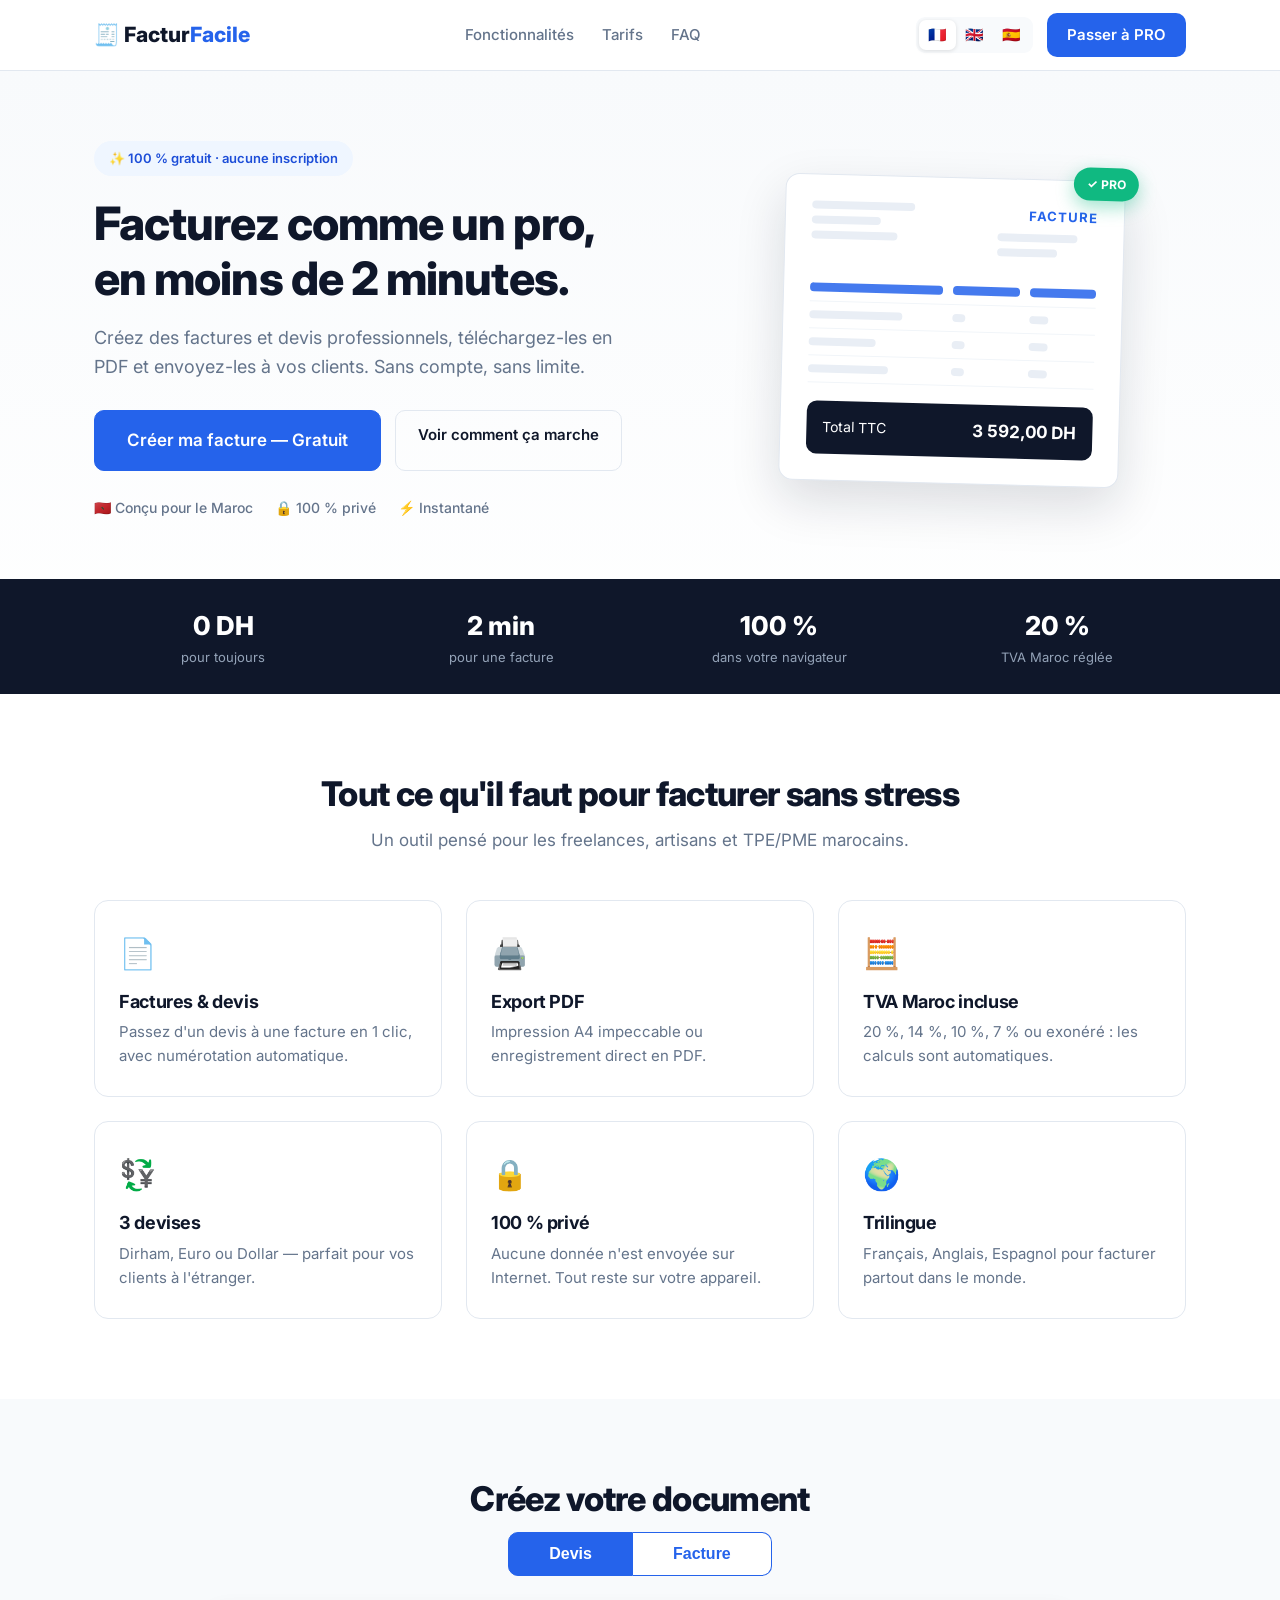
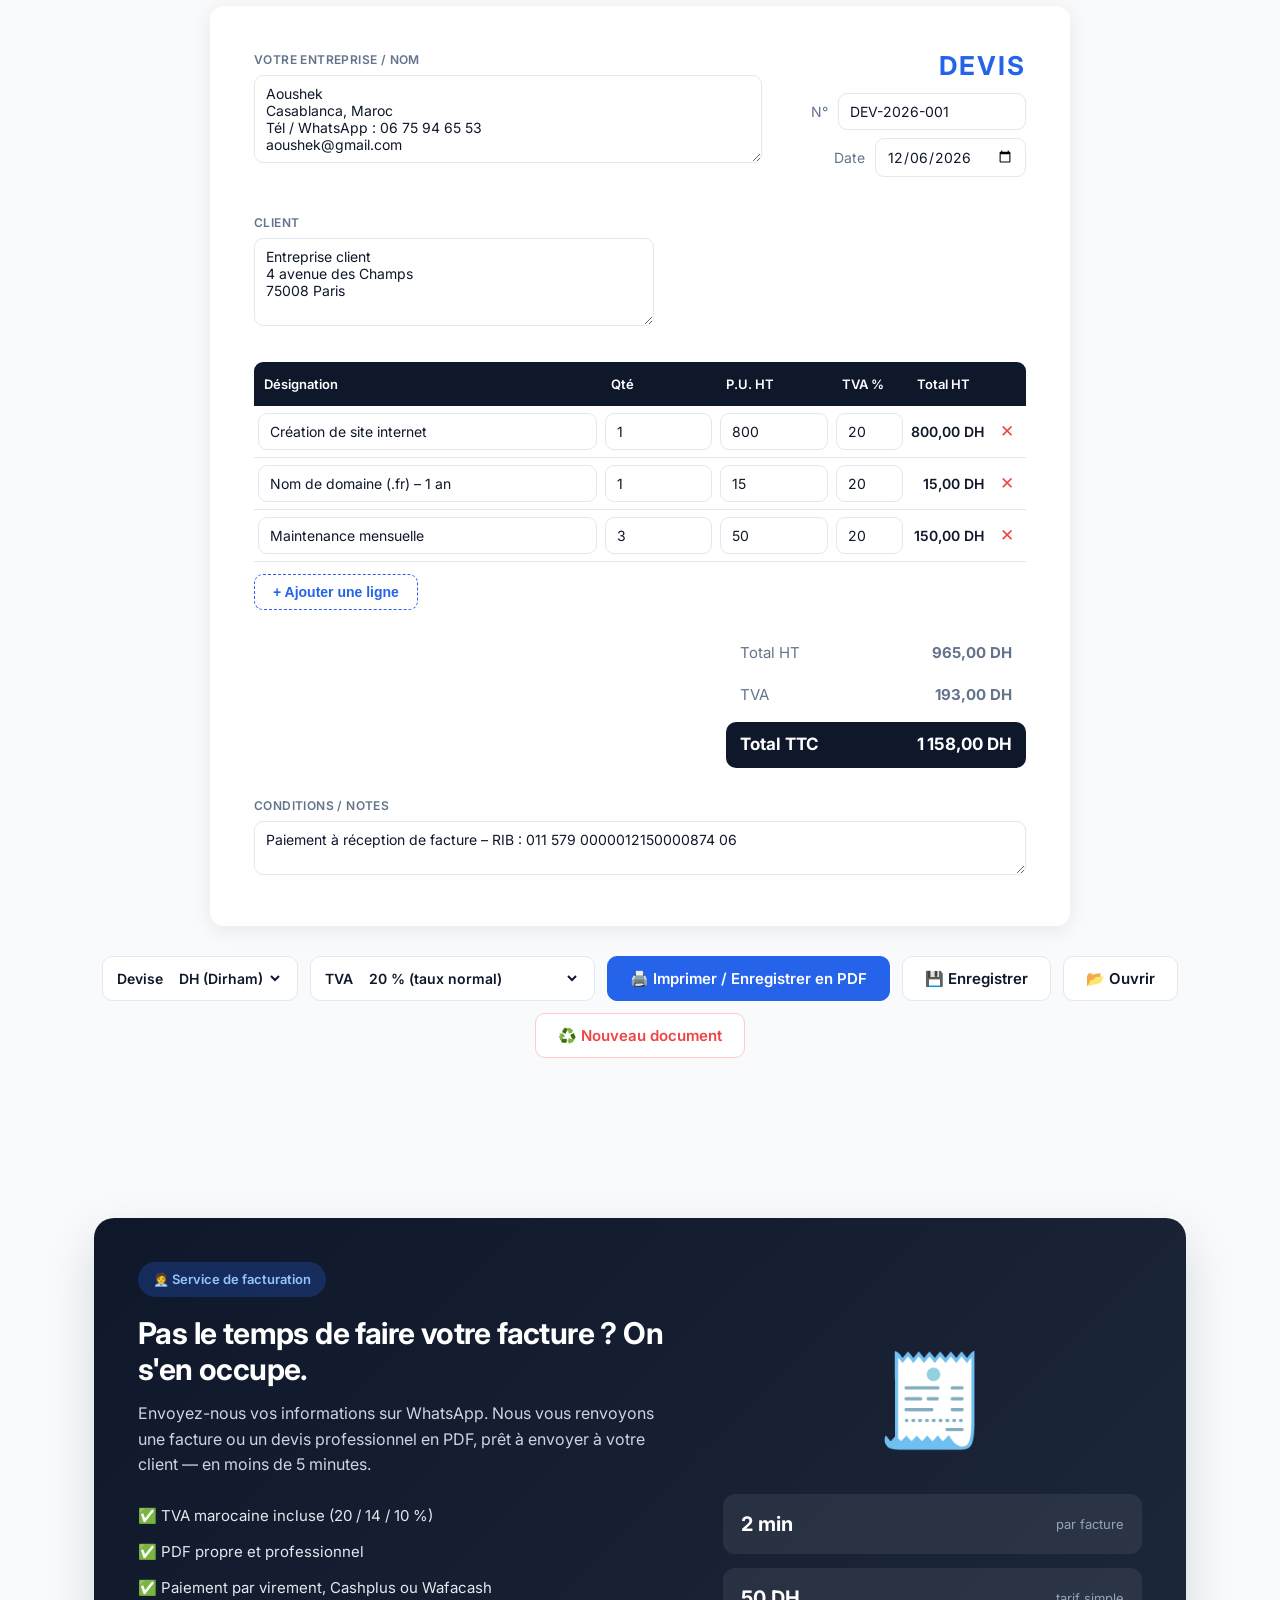
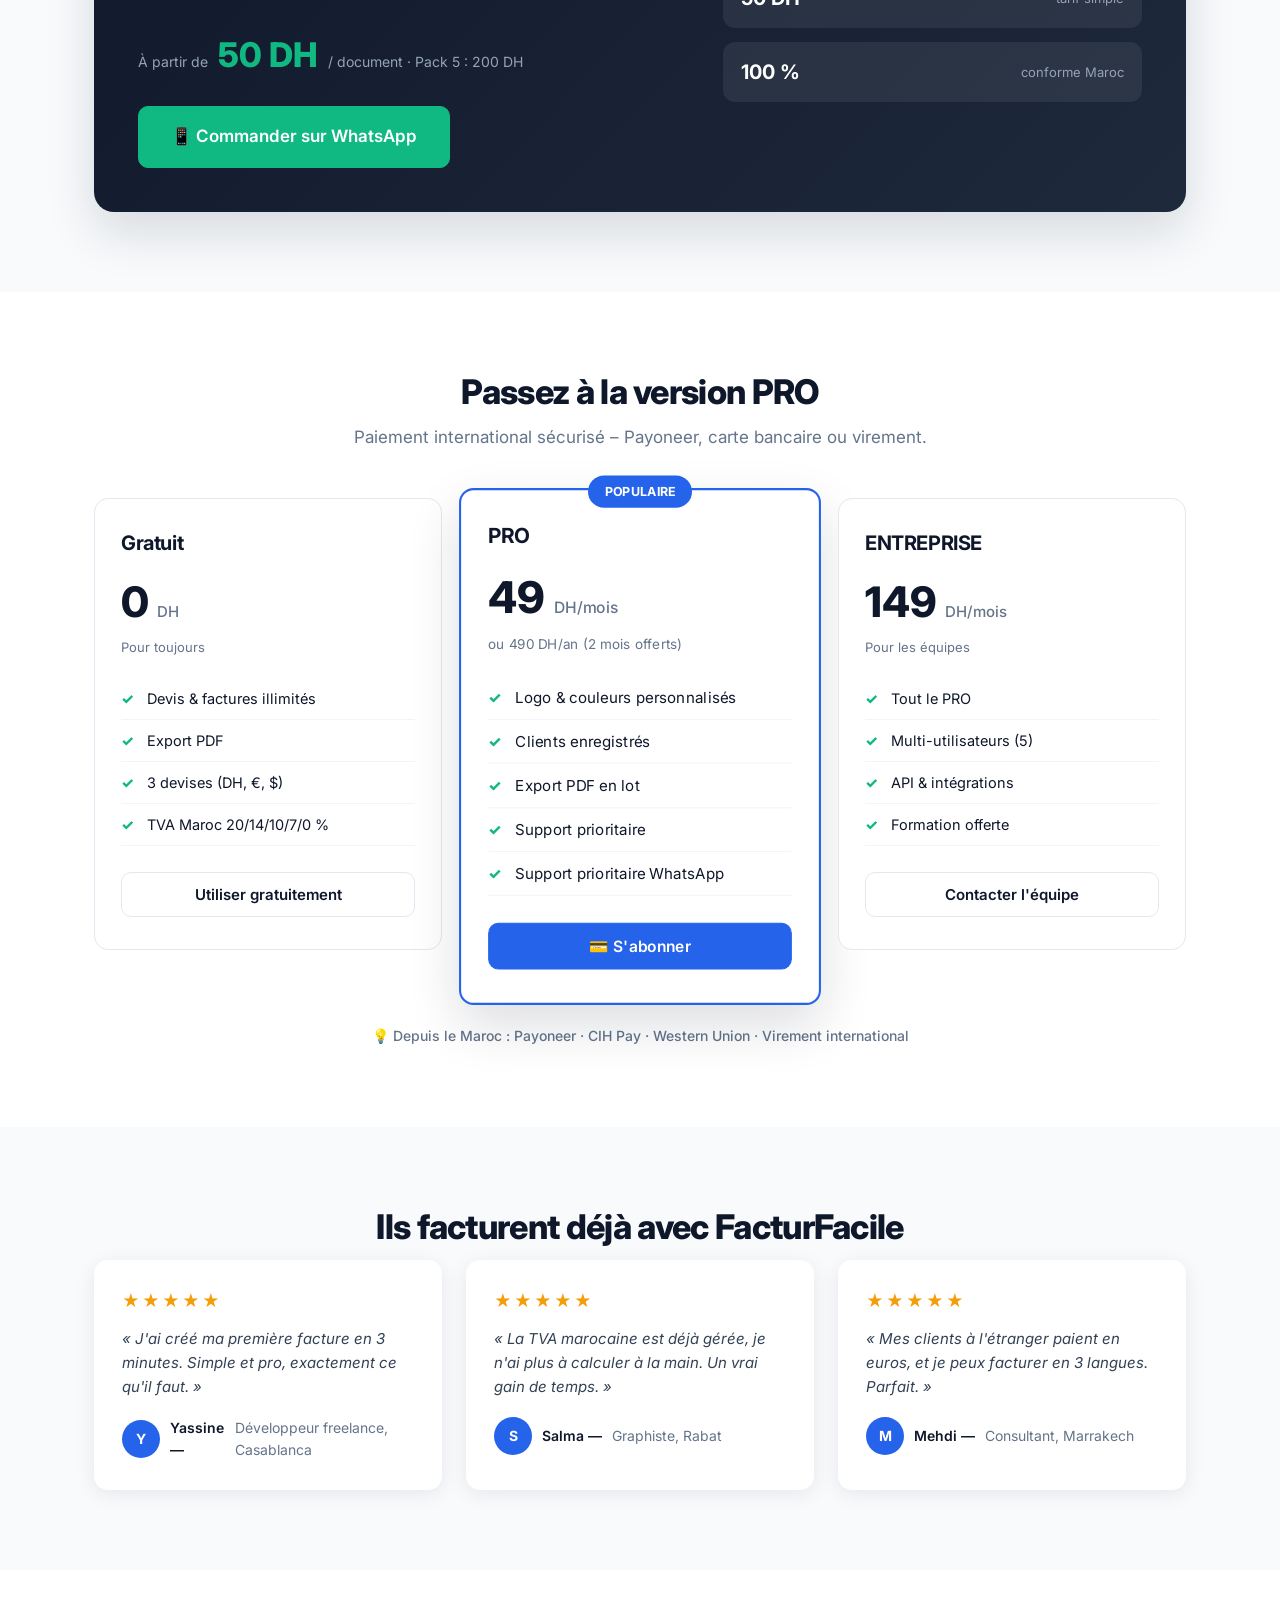
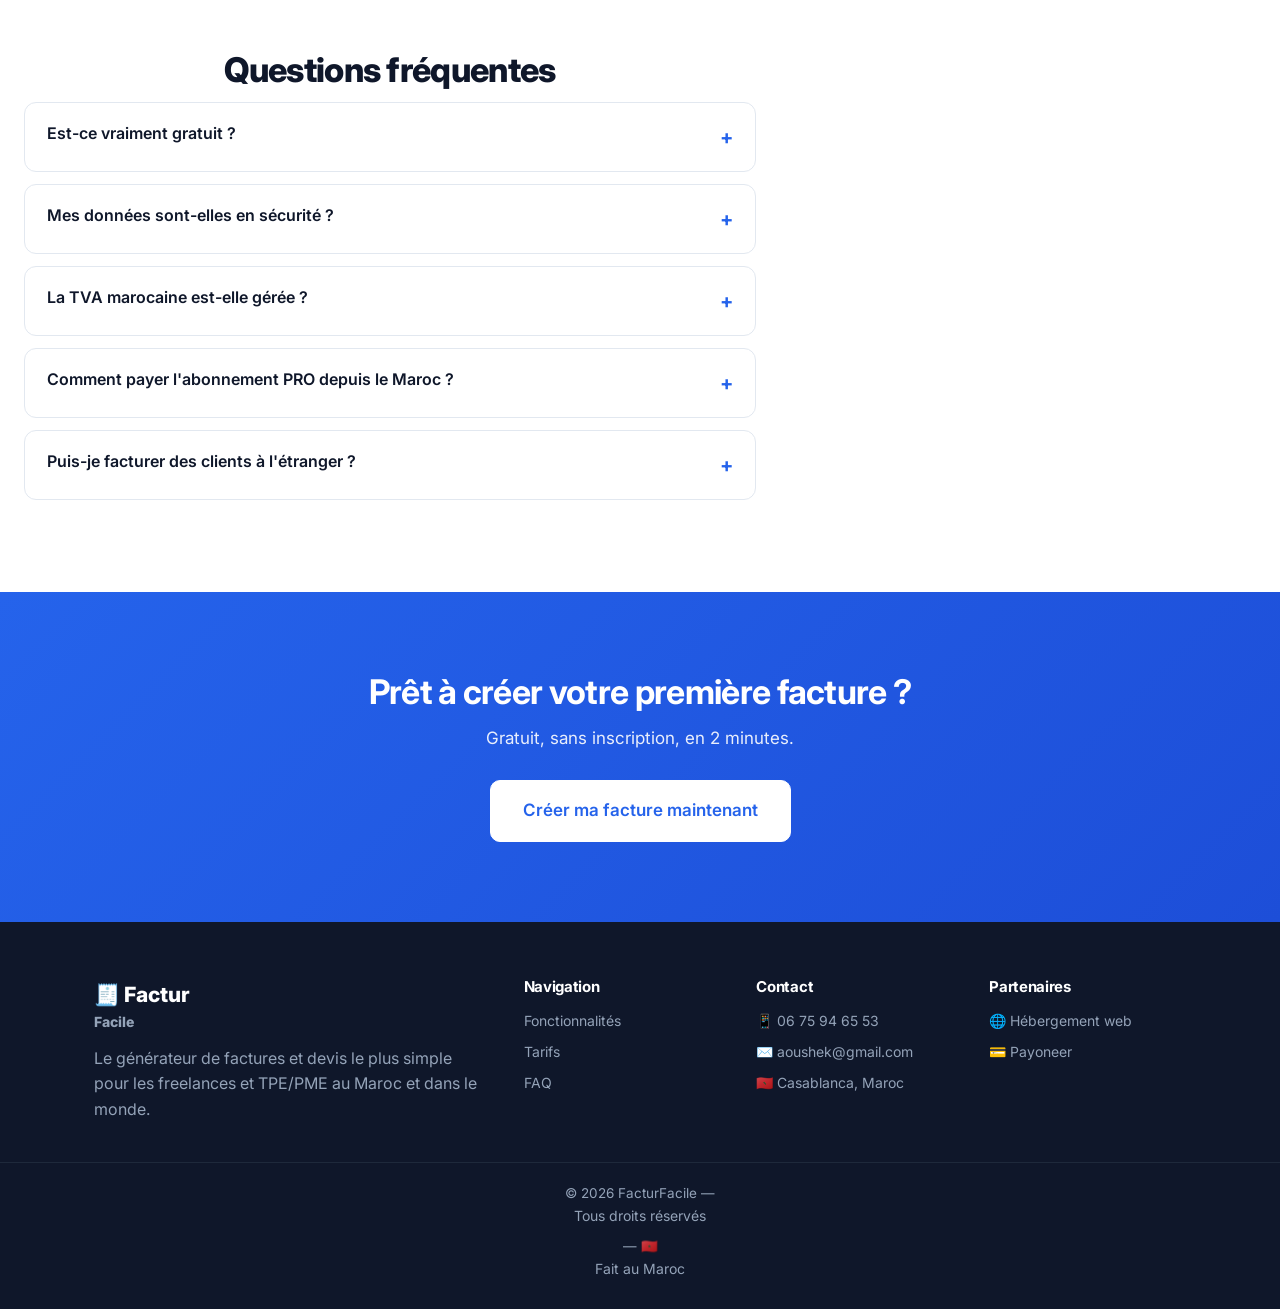
==== commit fae12d03: "Ajout section service de facturation payant + guide gagner argent maintenant" ====
--- a/index.html
+++ b/index.html
@@ -195,6 +195,38 @@
       </div>
     </section>
 
+    <!-- ============ SERVICE DE FACTURATION (revenus immédiats) ============ -->
+    <section class="service no-print" id="service">
+      <div class="container">
+        <div class="service-box">
+          <div class="service-text">
+            <div class="service-tag" data-i18n="srv.tag">🧑‍💼 Service de facturation</div>
+            <h2 data-i18n="srv.title">Pas le temps de faire votre facture ? On s'en occupe.</h2>
+            <p data-i18n="srv.sub">Envoyez-nous vos informations sur WhatsApp. Nous vous renvoyons une facture ou un devis professionnel en PDF, prêt à envoyer à votre client — en moins de 5 minutes.</p>
+            <ul class="service-list">
+              <li data-i18n="srv.l1">✅ TVA marocaine incluse (20 / 14 / 10 %)</li>
+              <li data-i18n="srv.l2">✅ PDF propre et professionnel</li>
+              <li data-i18n="srv.l3">✅ Paiement par virement, Cashplus ou Wafacash</li>
+            </ul>
+            <div class="service-price">
+              <span data-i18n="srv.from">À partir de</span>
+              <strong>50 DH</strong>
+              <span data-i18n="srv.per">/ document · Pack 5 : 200 DH</span>
+            </div>
+            <a href="https://wa.me/212675946553?text=Bonjour%2C%20j%27ai%20besoin%20d%27une%20facture%20professionnelle" target="_blank" rel="noopener" class="btn primary big">📱 <span data-i18n="srv.cta">Commander sur WhatsApp</span></a>
+          </div>
+          <div class="service-visual">
+            <div class="srv-ico">🧾</div>
+            <div class="srv-stats">
+              <div><strong>2 min</strong><span data-i18n="srv.s1">par facture</span></div>
+              <div><strong>50 DH</strong><span data-i18n="srv.s2">tarif simple</span></div>
+              <div><strong>100 %</strong><span data-i18n="srv.s3">conforme Maroc</span></div>
+            </div>
+          </div>
+        </div>
+      </div>
+    </section>
+
     <!-- ============ TARIFS ============ -->
     <section class="pricing no-print" id="pricing">
       <div class="container">
--- a/style.css
+++ b/style.css
@@ -196,6 +196,36 @@
 .btn.danger:hover { background: #fef2f2; }
 .btn.big { padding: 16px 32px; font-size: 17px; }
 
+/* ============ SERVICE DE FACTURATION ============ */
+.service { padding: 80px 0; background: var(--grey-light); }
+.service-box {
+  display: grid; grid-template-columns: 1.3fr 1fr; gap: 40px; align-items: center;
+  background: linear-gradient(135deg, #0f172a 0%, #1e293b 100%);
+  border-radius: 20px; padding: 44px; color: #fff; box-shadow: var(--shadow-lg);
+}
+.service-tag {
+  display: inline-block; background: rgba(37,99,235,.25); color: #93c5fd;
+  padding: 7px 15px; border-radius: 30px; font-size: 13px; font-weight: 600; margin-bottom: 18px;
+}
+.service-text h2 { font-size: 30px; color: #fff; margin-bottom: 14px; }
+.service-text > p { color: #cbd5e1; font-size: 16px; margin-bottom: 20px; }
+.service-list { list-style: none; margin-bottom: 22px; }
+.service-list li { color: #e2e8f0; font-size: 15px; padding: 6px 0; }
+.service-price { margin-bottom: 24px; display: flex; align-items: baseline; gap: 10px; flex-wrap: wrap; }
+.service-price span { color: #94a3b8; font-size: 14px; }
+.service-price strong { font-size: 34px; font-weight: 800; color: #10b981; }
+.service-text .btn.primary { background: #10b981; border-color: #10b981; }
+.service-text .btn.primary:hover { background: #059669; box-shadow: 0 8px 24px rgba(16,185,129,.4); }
+.service-visual { text-align: center; }
+.srv-ico { font-size: 90px; margin-bottom: 22px; }
+.srv-stats { display: flex; flex-direction: column; gap: 14px; }
+.srv-stats div {
+  background: rgba(255,255,255,.07); border-radius: 12px; padding: 14px 18px;
+  display: flex; justify-content: space-between; align-items: center;
+}
+.srv-stats strong { font-size: 20px; color: #fff; }
+.srv-stats span { color: #94a3b8; font-size: 13px; }
+
 /* ============ TARIFS ============ */
 .pricing { padding: 80px 0; }
 .price-cards { display: grid; grid-template-columns: repeat(3, 1fr); gap: 24px; align-items: start; }
@@ -328,6 +358,7 @@
   .hero-visual { margin-top: 30px; }
   .feature-grid, .price-cards, .testi-grid { grid-template-columns: 1fr 1fr; }
   .footer-grid { grid-template-columns: 1fr 1fr; }
+  .service-box { grid-template-columns: 1fr; }
   .card.featured { transform: none; }
 }
 @media (max-width: 640px) {
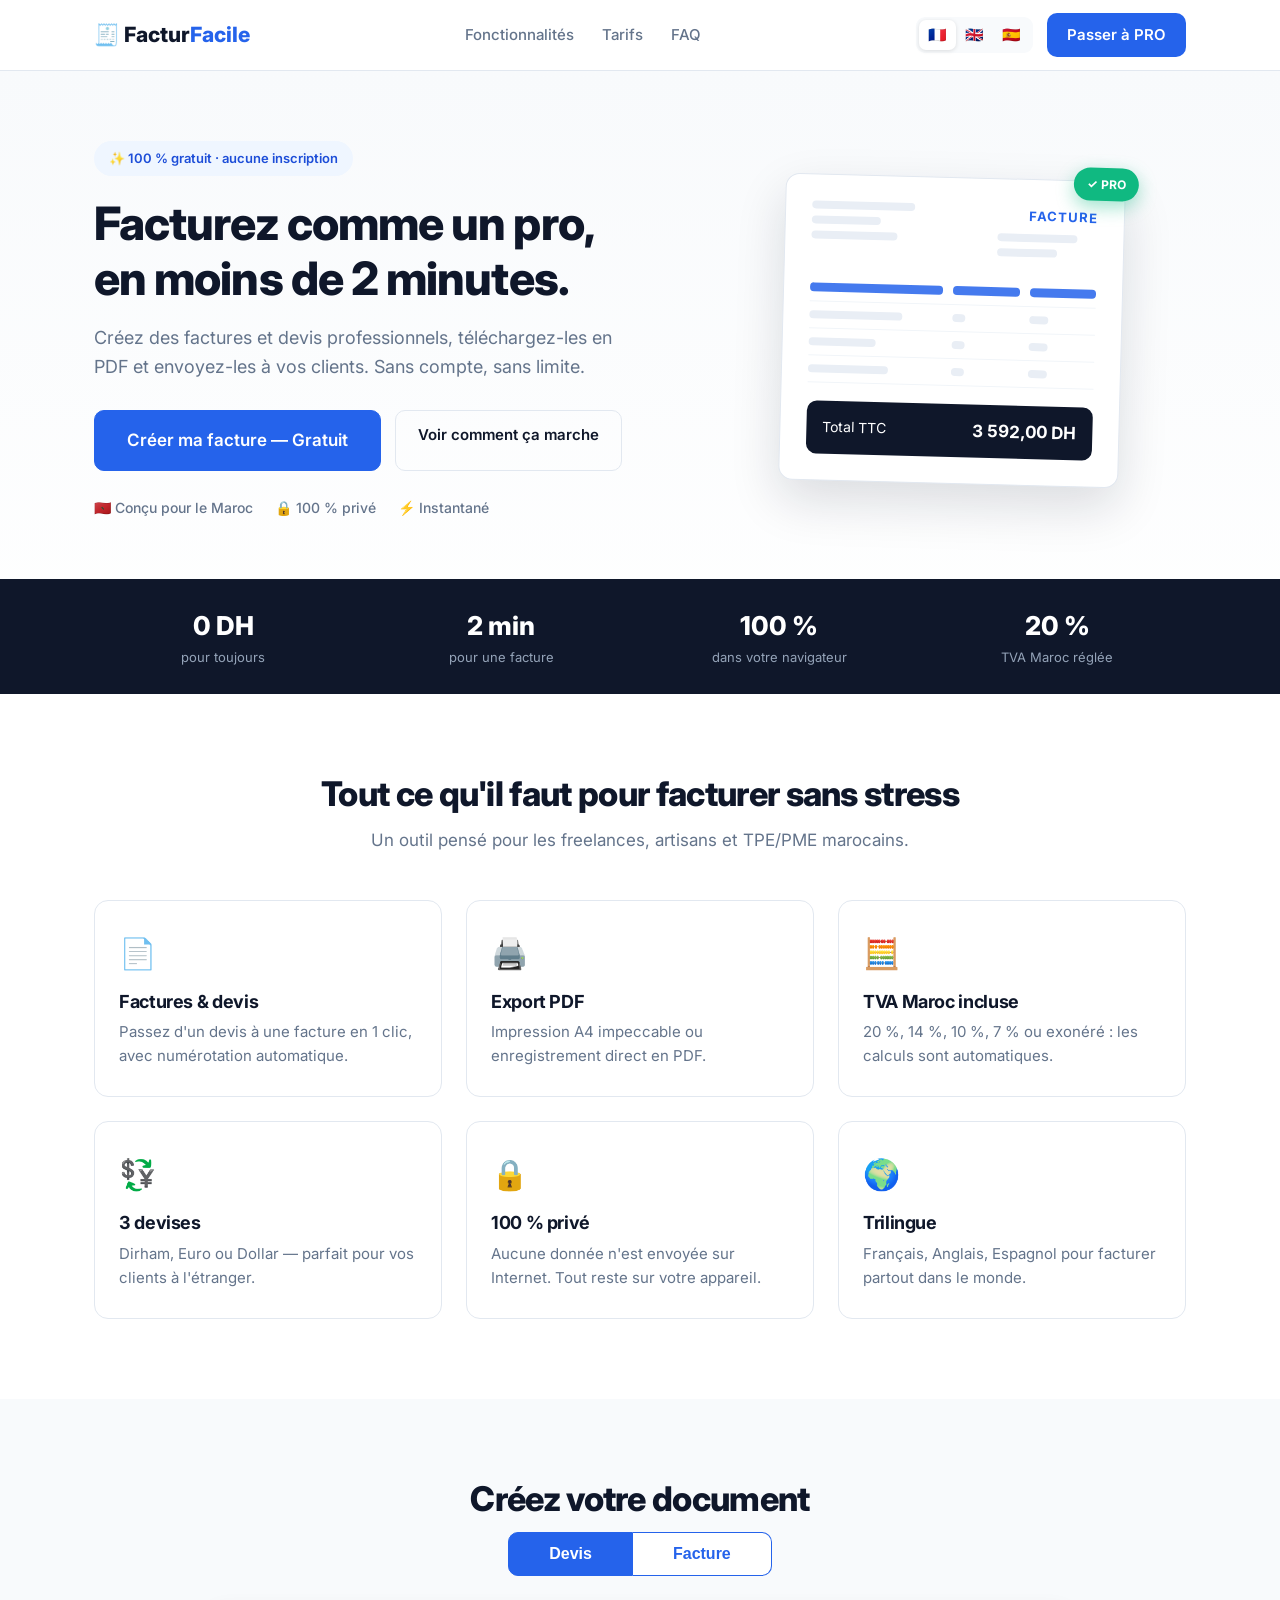
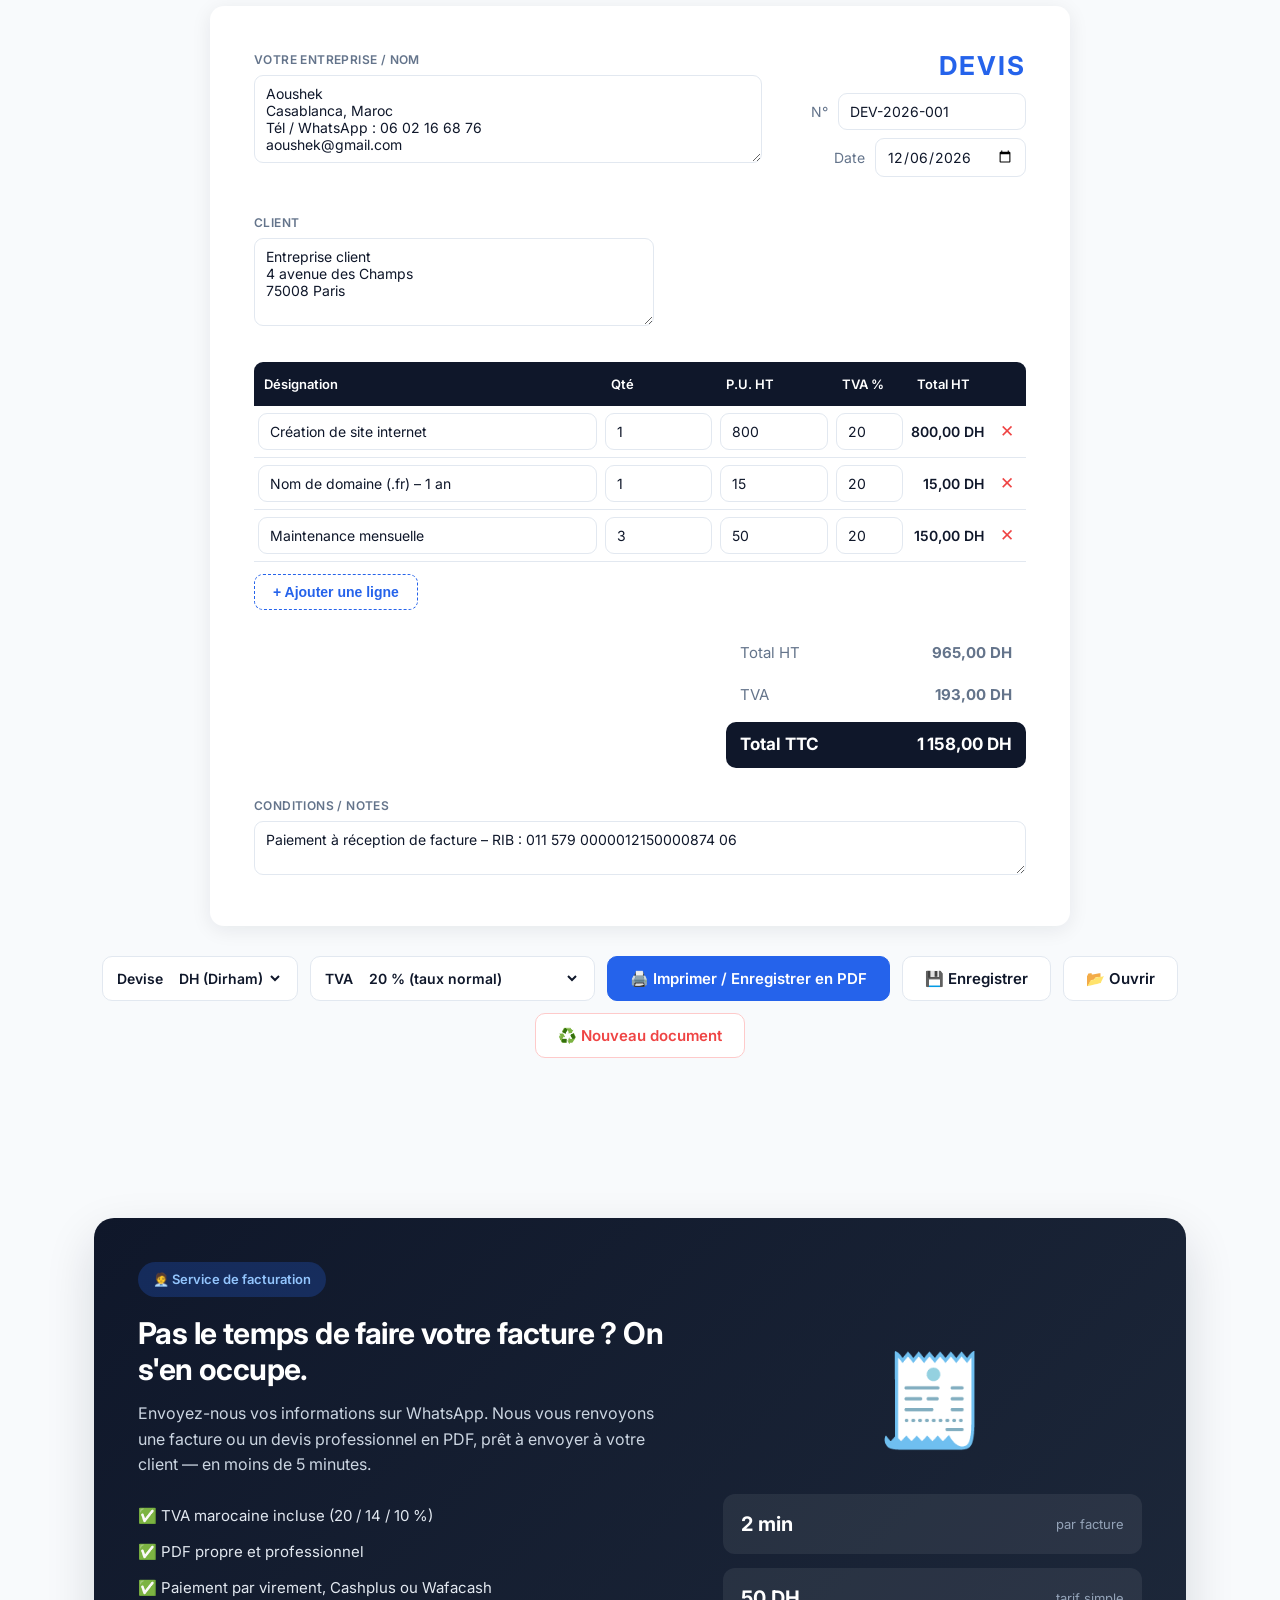
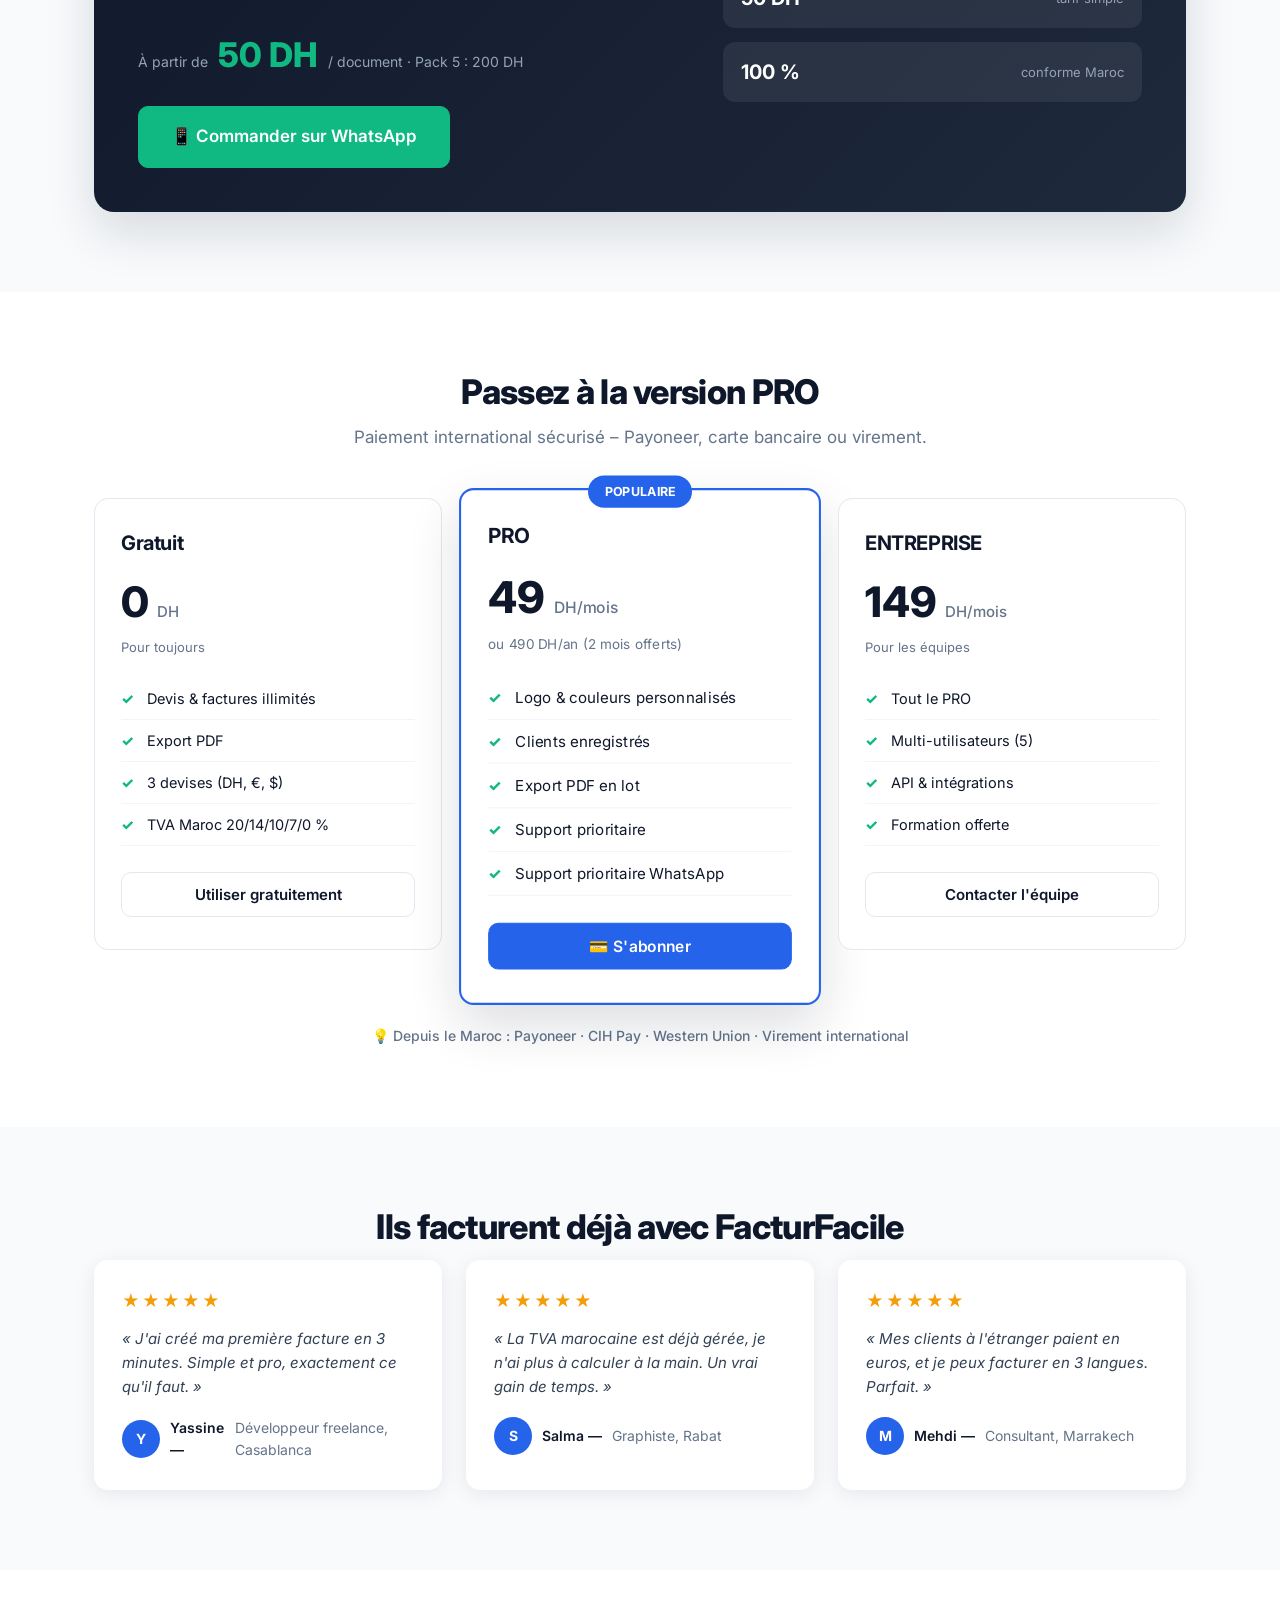
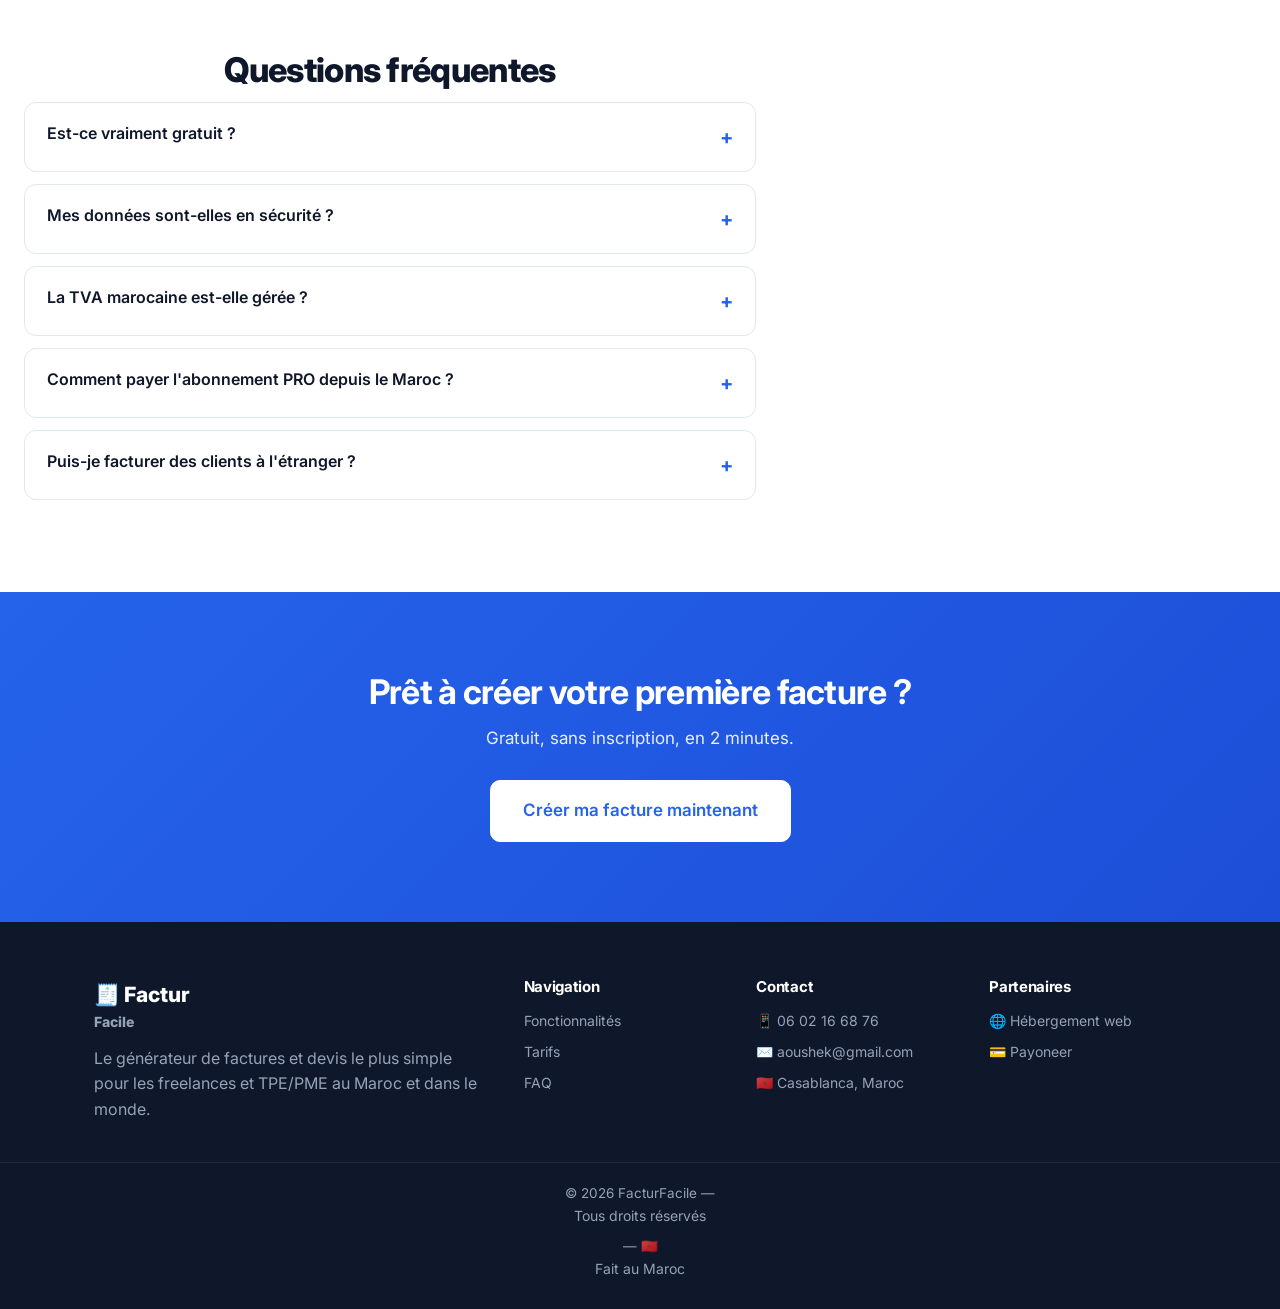
==== commit f9c9b2ad: "Changement numero telephone: 0602166876 partout (site, visuels, guides)" ====
--- a/index.html
+++ b/index.html
@@ -125,7 +125,7 @@
               <label data-i18n="doc.you">Votre entreprise / nom</label>
               <textarea id="expediteur" rows="4">Aoushek
 Casablanca, Maroc
-Tél / WhatsApp : 06 75 94 65 53
+Tél / WhatsApp : 06 02 16 68 76
 aoushek@gmail.com</textarea>
             </div>
             <div class="block doctype">
@@ -213,7 +213,7 @@
               <strong>50 DH</strong>
               <span data-i18n="srv.per">/ document · Pack 5 : 200 DH</span>
             </div>
-            <a href="https://wa.me/212675946553?text=Bonjour%2C%20j%27ai%20besoin%20d%27une%20facture%20professionnelle" target="_blank" rel="noopener" class="btn primary big">📱 <span data-i18n="srv.cta">Commander sur WhatsApp</span></a>
+            <a href="https://wa.me/212602166876?text=Bonjour%2C%20j%27ai%20besoin%20d%27une%20facture%20professionnelle" target="_blank" rel="noopener" class="btn primary big">📱 <span data-i18n="srv.cta">Commander sur WhatsApp</span></a>
           </div>
           <div class="service-visual">
             <div class="srv-ico">🧾</div>
@@ -361,7 +361,7 @@
 
       <div class="pay-contact">
         <p data-i18n="pay.contact">📩 Une fois le paiement effectué, envoyez la preuve :</p>
-        <a class="btn primary" id="waLink" href="https://wa.me/212675946553" target="_blank" rel="noopener">📱 WhatsApp</a>
+        <a class="btn primary" id="waLink" href="https://wa.me/212602166876" target="_blank" rel="noopener">📱 WhatsApp</a>
         <a class="btn" href="mailto:aoushek@gmail.com?subject=Paiement%20PRO%20FacturFacile" data-i18n="pay.mail">✉️ E-mail</a>
       </div>
       <p class="pay-tip" data-i18n="pay.tip">💡 Conservez toujours le reçu : il sert de facture.</p>
@@ -383,7 +383,7 @@
       </div>
       <div>
         <h4 data-i18n="footer.contact">Contact</h4>
-        <a href="https://wa.me/212675946553" target="_blank" rel="noopener">📱 06 75 94 65 53</a>
+        <a href="https://wa.me/212602166876" target="_blank" rel="noopener">📱 06 02 16 68 76</a>
         <a href="mailto:aoushek@gmail.com">✉️ aoushek@gmail.com</a>
         <span>🇲🇦 Casablanca, Maroc</span>
       </div>
